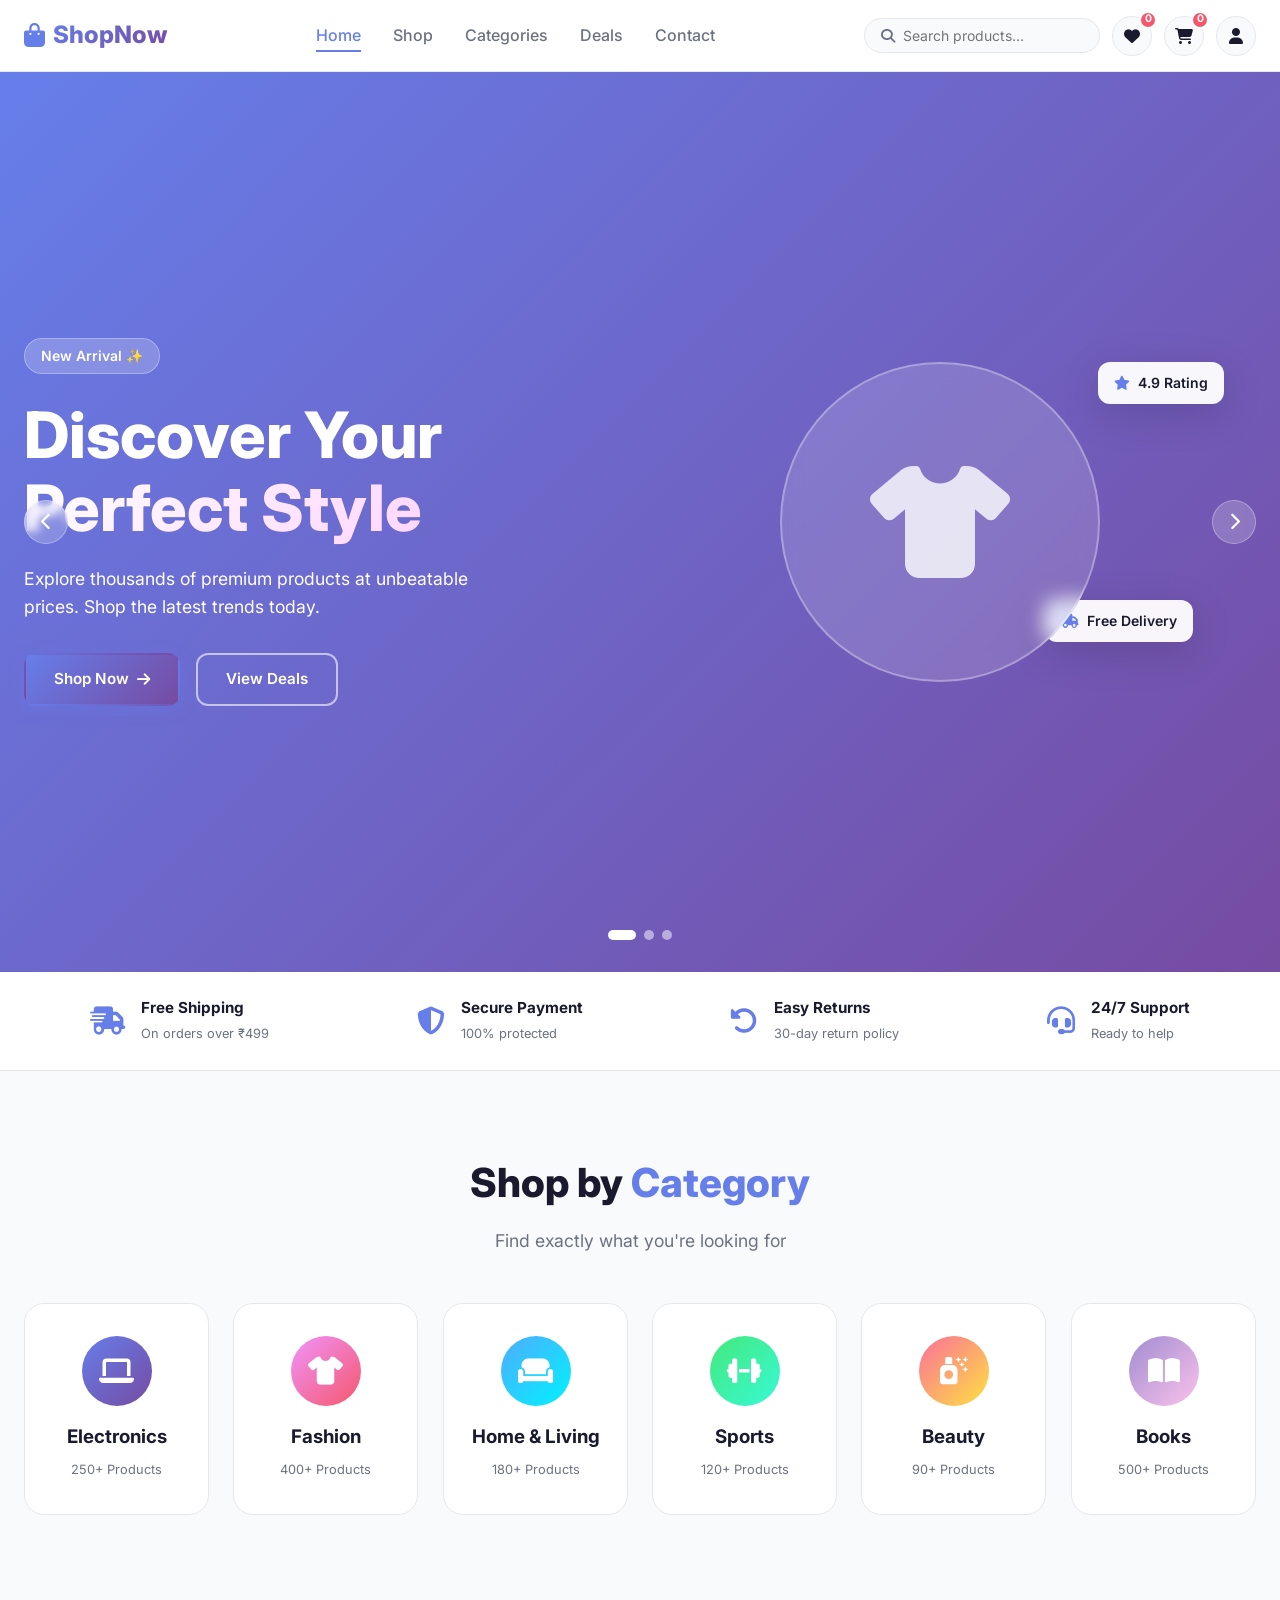
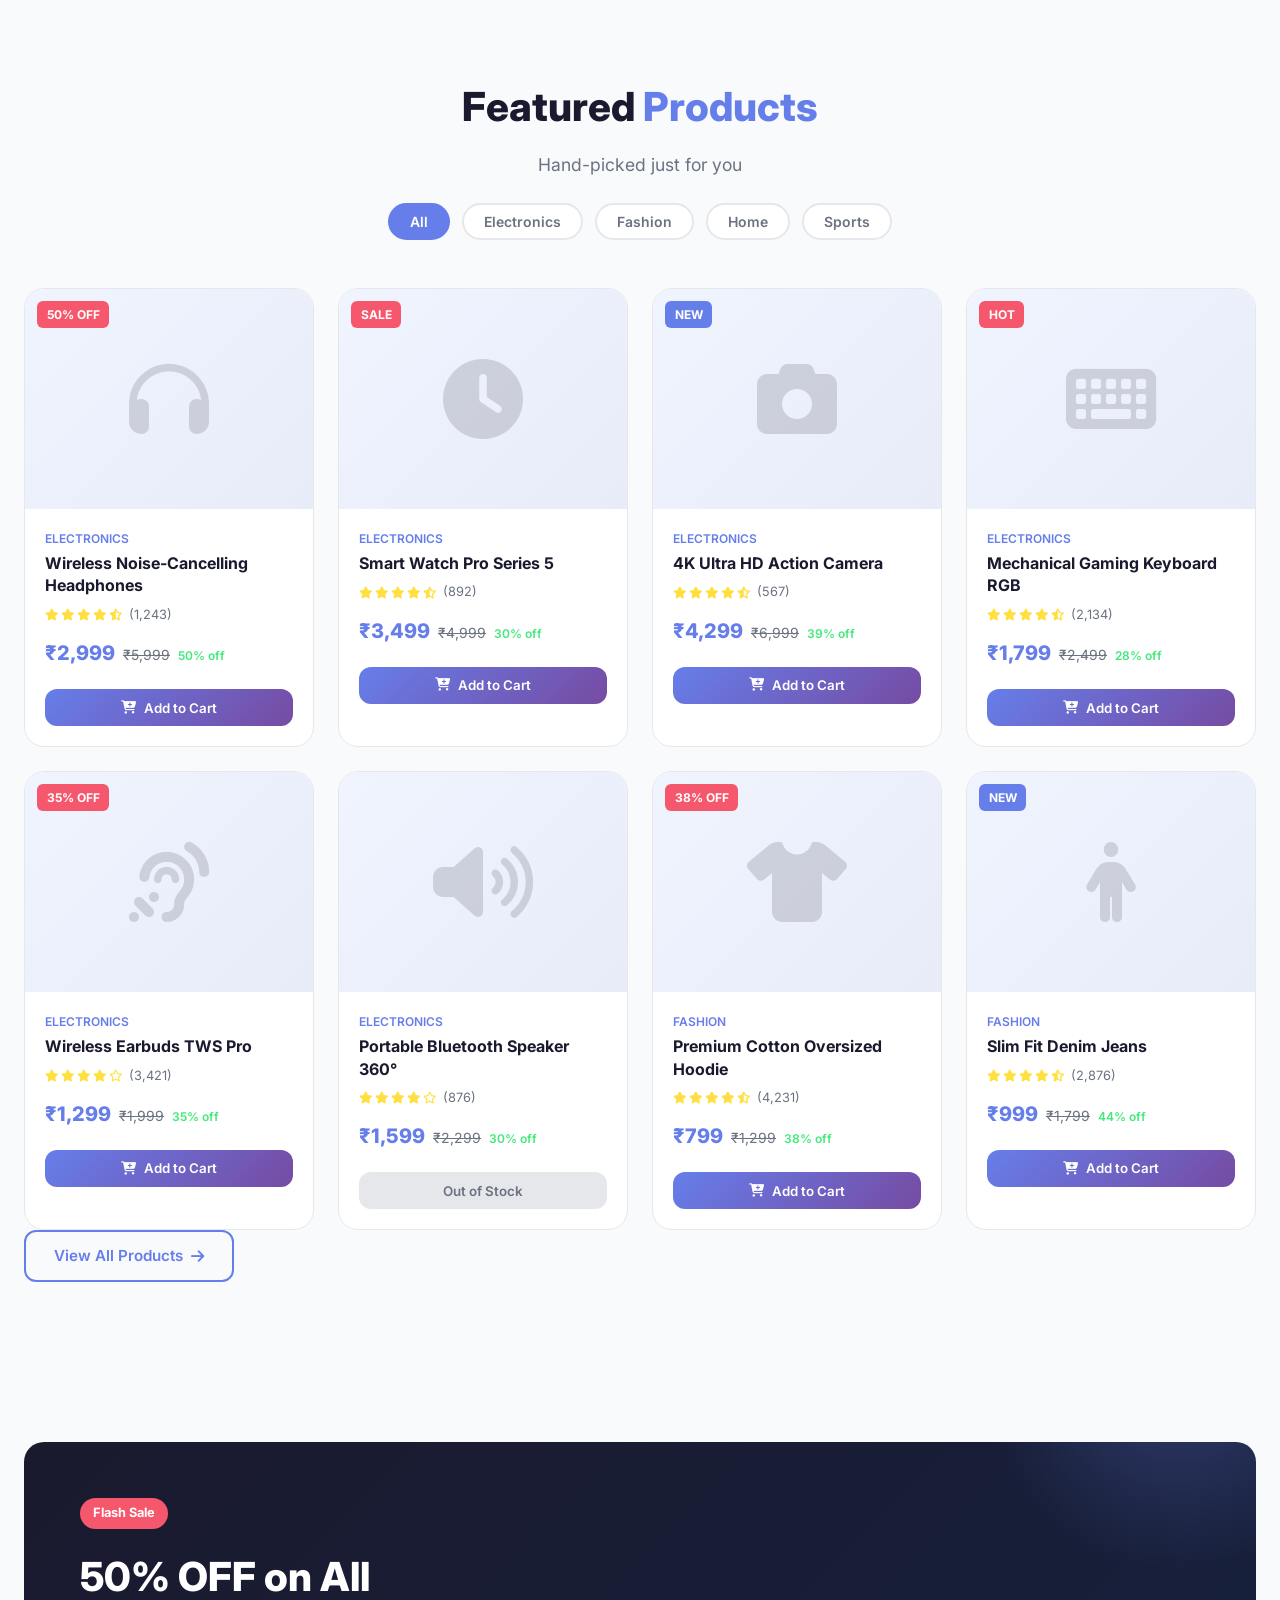
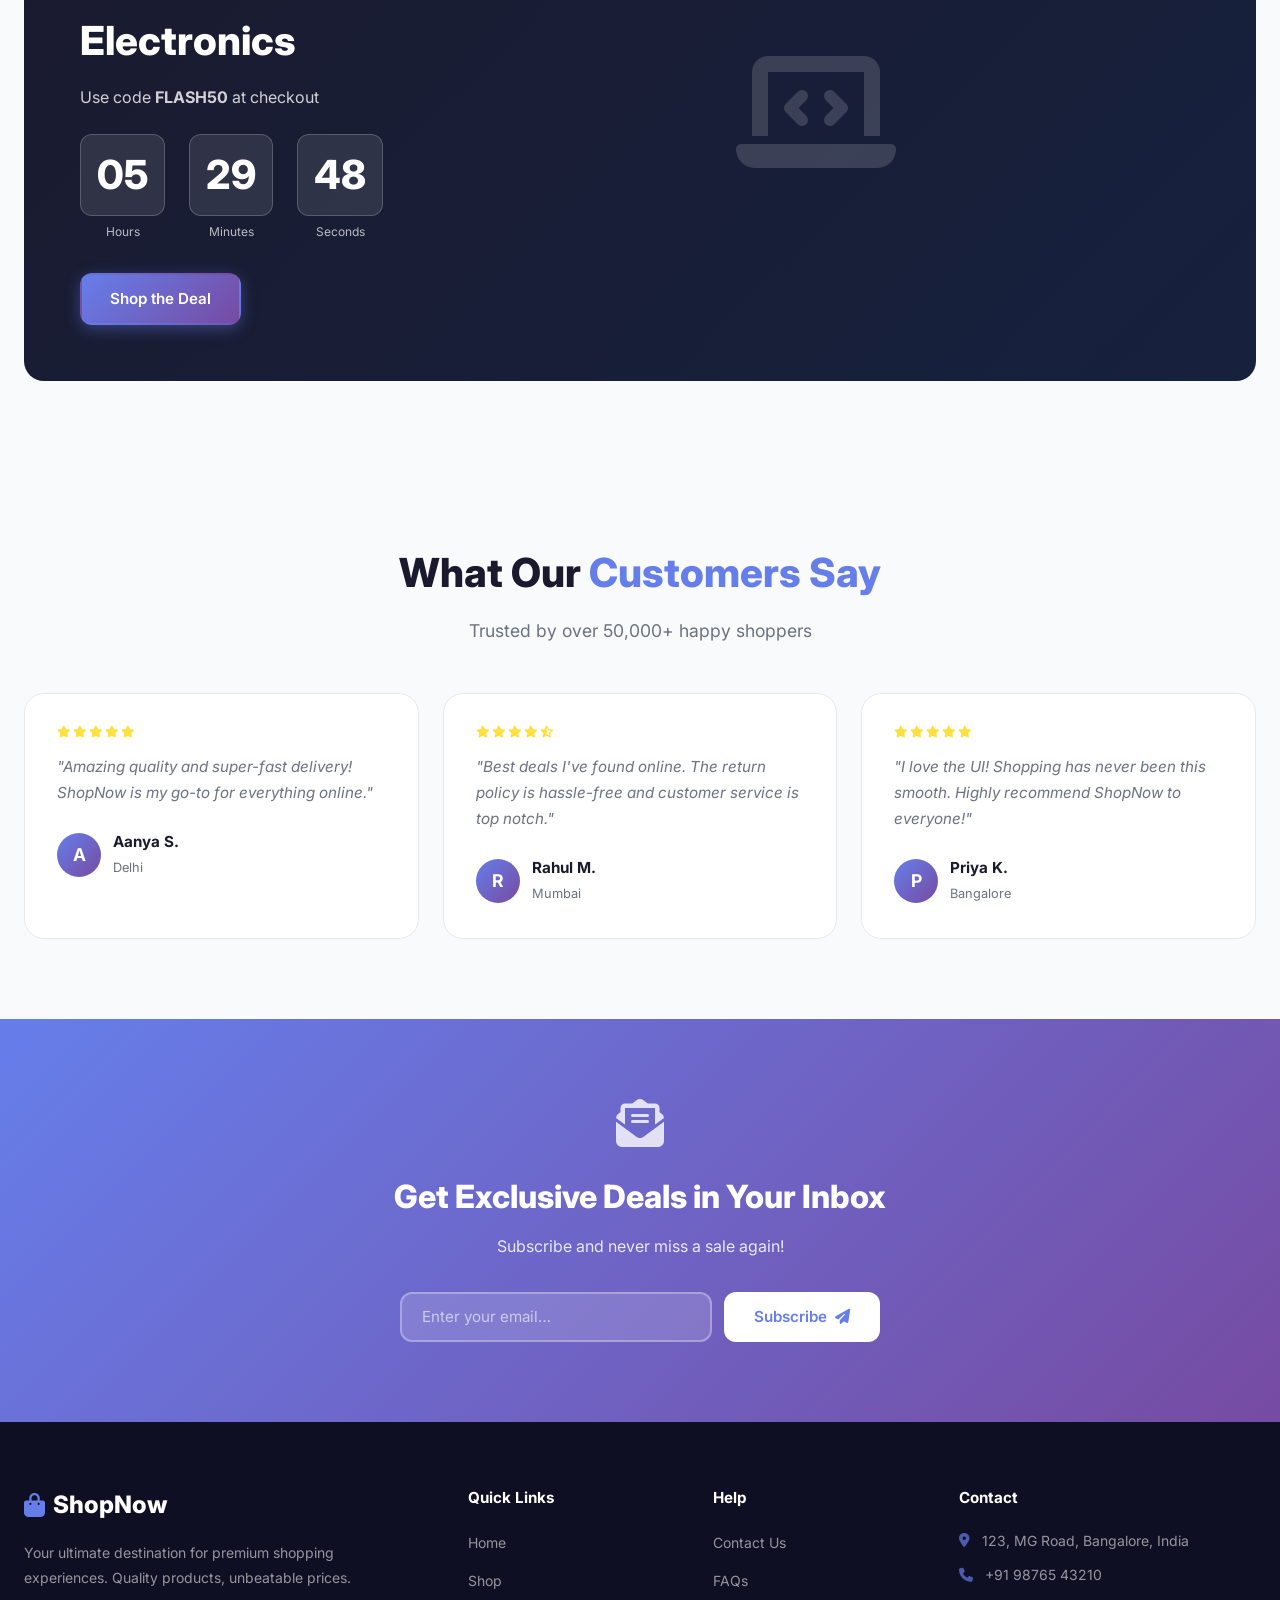
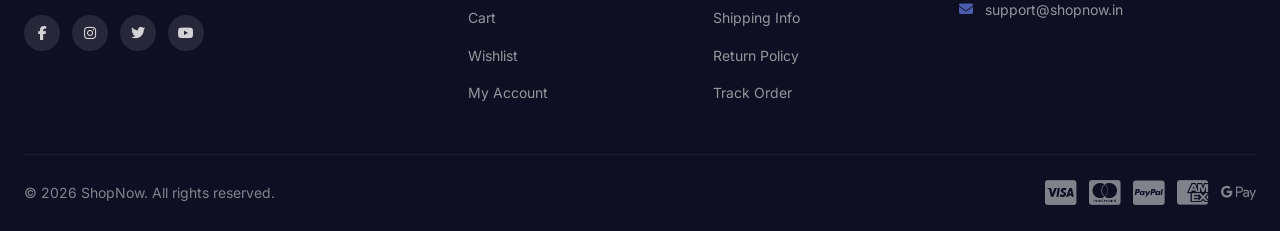
==== index.html @ 6c53501d "Add files via upload index" ====
<!DOCTYPE html>
<html lang="en">
<head>
  <meta charset="UTF-8" />
  <meta name="viewport" content="width=device-width, initial-scale=1.0" />
  <title>ShopNow – Modern Shopping</title>
  <link rel="stylesheet" href="css/style.css" />
  <link rel="stylesheet" href="css/animations.css" />
  <link rel="stylesheet" href="https://cdnjs.cloudflare.com/ajax/libs/font-awesome/6.5.0/css/all.min.css" />
  <link href="https://fonts.googleapis.com/css2?family=Inter:wght@300;400;500;600;700;800&display=swap" rel="stylesheet" />
</head>
<body>

  <!-- ===== NAVBAR ===== -->
  <header class="navbar" id="navbar">
    <div class="nav-container">
      <a href="index.html" class="logo">
        <i class="fas fa-shopping-bag"></i>
        <span>ShopNow</span>
      </a>

      <nav class="nav-links" id="navLinks">
        <a href="index.html" class="active">Home</a>
        <a href="shop.html">Shop</a>
        <a href="#categories">Categories</a>
        <a href="#deals">Deals</a>
        <a href="contact.html">Contact</a>
      </nav>

      <div class="nav-actions">
        <div class="search-bar">
          <i class="fas fa-search"></i>
          <input type="text" id="searchInput" placeholder="Search products…" />
        </div>
        <a href="wishlist.html" class="icon-btn" title="Wishlist">
          <i class="fas fa-heart"></i>
          <span class="badge" id="wishlistBadge">0</span>
        </a>
        <a href="cart.html" class="icon-btn" title="Cart">
          <i class="fas fa-shopping-cart"></i>
          <span class="badge" id="cartBadge">0</span>
        </a>
        <a href="account.html" class="icon-btn" title="Account">
          <i class="fas fa-user"></i>
        </a>
        <button class="hamburger" id="hamburger" aria-label="Menu">
          <span></span><span></span><span></span>
        </button>
      </div>
    </div>
  </header>

  <!-- ===== HERO ===== -->
  <section class="hero" id="home">
    <div class="hero-slides">
      <div class="slide active" style="background: linear-gradient(135deg, #667eea 0%, #764ba2 100%);">
        <div class="slide-content">
          <span class="badge-tag">New Arrival ✨</span>
          <h1>Discover Your <br/><span class="gradient-text">Perfect Style</span></h1>
          <p>Explore thousands of premium products at unbeatable prices. Shop the latest trends today.</p>
          <div class="hero-btns">
            <a href="shop.html" class="btn btn-primary">Shop Now <i class="fas fa-arrow-right"></i></a>
            <a href="#deals" class="btn btn-outline">View Deals</a>
          </div>
        </div>
        <div class="slide-visual">
          <div class="floating-card card-1">
            <i class="fas fa-star"></i> 4.9 Rating
          </div>
          <div class="floating-card card-2">
            <i class="fas fa-truck"></i> Free Delivery
          </div>
          <div class="hero-image-circle">
            <i class="fas fa-tshirt hero-icon"></i>
          </div>
        </div>
      </div>
      <div class="slide" style="background: linear-gradient(135deg, #f093fb 0%, #f5576c 100%);">
        <div class="slide-content">
          <span class="badge-tag">Hot Deals 🔥</span>
          <h1>Up to <span class="gradient-text">50% OFF</span><br/>Electronics</h1>
          <p>Grab the best deals on laptops, phones, and gadgets. Limited time offer!</p>
          <div class="hero-btns">
            <a href="shop.html?cat=electronics" class="btn btn-primary">Grab Deal <i class="fas fa-bolt"></i></a>
            <a href="#deals" class="btn btn-outline">See All Deals</a>
          </div>
        </div>
        <div class="slide-visual">
          <div class="floating-card card-1"><i class="fas fa-percentage"></i> 50% OFF</div>
          <div class="floating-card card-2"><i class="fas fa-clock"></i> Limited Time</div>
          <div class="hero-image-circle">
            <i class="fas fa-laptop hero-icon"></i>
          </div>
        </div>
      </div>
      <div class="slide" style="background: linear-gradient(135deg, #4facfe 0%, #00f2fe 100%);">
        <div class="slide-content">
          <span class="badge-tag">Trending Now 📈</span>
          <h1>Summer <span class="gradient-text">Collection</span><br/>2026</h1>
          <p>Fresh styles for every occasion. Be the trendsetter with our exclusive summer picks.</p>
          <div class="hero-btns">
            <a href="shop.html?cat=fashion" class="btn btn-primary">Explore <i class="fas fa-sun"></i></a>
            <a href="#categories" class="btn btn-outline">Categories</a>
          </div>
        </div>
        <div class="slide-visual">
          <div class="floating-card card-1"><i class="fas fa-heart"></i> 2K+ Wishlisted</div>
          <div class="floating-card card-2"><i class="fas fa-tag"></i> New Season</div>
          <div class="hero-image-circle">
            <i class="fas fa-sun hero-icon"></i>
          </div>
        </div>
      </div>
    </div>
    <div class="slide-dots">
      <button class="dot active" data-slide="0"></button>
      <button class="dot" data-slide="1"></button>
      <button class="dot" data-slide="2"></button>
    </div>
    <button class="slide-arrow prev" id="prevSlide"><i class="fas fa-chevron-left"></i></button>
    <button class="slide-arrow next" id="nextSlide"><i class="fas fa-chevron-right"></i></button>
  </section>

  <!-- ===== TRUST BADGES ===== -->
  <section class="trust-bar">
    <div class="container">
      <div class="trust-item">
        <i class="fas fa-truck-fast"></i>
        <div>
          <strong>Free Shipping</strong>
          <span>On orders over ₹499</span>
        </div>
      </div>
      <div class="trust-item">
        <i class="fas fa-shield-halved"></i>
        <div>
          <strong>Secure Payment</strong>
          <span>100% protected</span>
        </div>
      </div>
      <div class="trust-item">
        <i class="fas fa-rotate-left"></i>
        <div>
          <strong>Easy Returns</strong>
          <span>30-day return policy</span>
        </div>
      </div>
      <div class="trust-item">
        <i class="fas fa-headset"></i>
        <div>
          <strong>24/7 Support</strong>
          <span>Ready to help</span>
        </div>
      </div>
    </div>
  </section>

  <!-- ===== CATEGORIES ===== -->
  <section class="categories section" id="categories">
    <div class="container">
      <div class="section-header">
        <h2>Shop by <span class="highlight">Category</span></h2>
        <p>Find exactly what you're looking for</p>
      </div>
      <div class="categories-grid">
        <a href="shop.html?cat=electronics" class="cat-card" data-cat="electronics">
          <div class="cat-icon" style="background: linear-gradient(135deg,#667eea,#764ba2)">
            <i class="fas fa-laptop"></i>
          </div>
          <h3>Electronics</h3>
          <span>250+ Products</span>
        </a>
        <a href="shop.html?cat=fashion" class="cat-card" data-cat="fashion">
          <div class="cat-icon" style="background: linear-gradient(135deg,#f093fb,#f5576c)">
            <i class="fas fa-tshirt"></i>
          </div>
          <h3>Fashion</h3>
          <span>400+ Products</span>
        </a>
        <a href="shop.html?cat=home" class="cat-card" data-cat="home">
          <div class="cat-icon" style="background: linear-gradient(135deg,#4facfe,#00f2fe)">
            <i class="fas fa-couch"></i>
          </div>
          <h3>Home & Living</h3>
          <span>180+ Products</span>
        </a>
        <a href="shop.html?cat=sports" class="cat-card" data-cat="sports">
          <div class="cat-icon" style="background: linear-gradient(135deg,#43e97b,#38f9d7)">
            <i class="fas fa-dumbbell"></i>
          </div>
          <h3>Sports</h3>
          <span>120+ Products</span>
        </a>
        <a href="shop.html?cat=beauty" class="cat-card" data-cat="beauty">
          <div class="cat-icon" style="background: linear-gradient(135deg,#fa709a,#fee140)">
            <i class="fas fa-spray-can-sparkles"></i>
          </div>
          <h3>Beauty</h3>
          <span>90+ Products</span>
        </a>
        <a href="shop.html?cat=books" class="cat-card" data-cat="books">
          <div class="cat-icon" style="background: linear-gradient(135deg,#a18cd1,#fbc2eb)">
            <i class="fas fa-book-open"></i>
          </div>
          <h3>Books</h3>
          <span>500+ Products</span>
        </a>
      </div>
    </div>
  </section>

  <!-- ===== FEATURED PRODUCTS ===== -->
  <section class="products section" id="featured">
    <div class="container">
      <div class="section-header">
        <h2>Featured <span class="highlight">Products</span></h2>
        <p>Hand-picked just for you</p>
        <div class="filter-tabs">
          <button class="tab active" data-filter="all">All</button>
          <button class="tab" data-filter="electronics">Electronics</button>
          <button class="tab" data-filter="fashion">Fashion</button>
          <button class="tab" data-filter="home">Home</button>
          <button class="tab" data-filter="sports">Sports</button>
        </div>
      </div>
      <div class="products-grid" id="productsGrid"></div>
      <div class="load-more-wrap">
        <a href="shop.html" class="btn btn-outline">View All Products <i class="fas fa-arrow-right"></i></a>
      </div>
    </div>
  </section>

  <!-- ===== DEALS BANNER ===== -->
  <section class="deals-banner section" id="deals">
    <div class="container">
      <div class="deal-card big-deal">
        <div class="deal-content">
          <span class="deal-tag">Flash Sale</span>
          <h2>50% OFF on All <br/> Electronics</h2>
          <p>Use code <strong>FLASH50</strong> at checkout</p>
          <div class="countdown" id="countdown">
            <div class="time-block"><span id="hours">00</span><label>Hours</label></div>
            <div class="time-block"><span id="minutes">00</span><label>Minutes</label></div>
            <div class="time-block"><span id="seconds">00</span><label>Seconds</label></div>
          </div>
          <a href="shop.html?cat=electronics" class="btn btn-primary">Shop the Deal</a>
        </div>
        <div class="deal-image">
          <i class="fas fa-laptop-code deal-icon"></i>
        </div>
      </div>
    </div>
  </section>

  <!-- ===== TESTIMONIALS ===== -->
  <section class="testimonials section">
    <div class="container">
      <div class="section-header">
        <h2>What Our <span class="highlight">Customers Say</span></h2>
        <p>Trusted by over 50,000+ happy shoppers</p>
      </div>
      <div class="testimonials-grid">
        <div class="testimonial-card">
          <div class="stars"><i class="fas fa-star"></i><i class="fas fa-star"></i><i class="fas fa-star"></i><i class="fas fa-star"></i><i class="fas fa-star"></i></div>
          <p>"Amazing quality and super-fast delivery! ShopNow is my go-to for everything online."</p>
          <div class="reviewer"><div class="avatar">A</div><div><strong>Aanya S.</strong><span>Delhi</span></div></div>
        </div>
        <div class="testimonial-card">
          <div class="stars"><i class="fas fa-star"></i><i class="fas fa-star"></i><i class="fas fa-star"></i><i class="fas fa-star"></i><i class="fas fa-star-half-stroke"></i></div>
          <p>"Best deals I've found online. The return policy is hassle-free and customer service is top notch."</p>
          <div class="reviewer"><div class="avatar">R</div><div><strong>Rahul M.</strong><span>Mumbai</span></div></div>
        </div>
        <div class="testimonial-card">
          <div class="stars"><i class="fas fa-star"></i><i class="fas fa-star"></i><i class="fas fa-star"></i><i class="fas fa-star"></i><i class="fas fa-star"></i></div>
          <p>"I love the UI! Shopping has never been this smooth. Highly recommend ShopNow to everyone!"</p>
          <div class="reviewer"><div class="avatar">P</div><div><strong>Priya K.</strong><span>Bangalore</span></div></div>
        </div>
      </div>
    </div>
  </section>

  <!-- ===== NEWSLETTER ===== -->
  <section class="newsletter">
    <div class="container">
      <div class="newsletter-content">
        <i class="fas fa-envelope-open-text"></i>
        <h2>Get Exclusive Deals in Your Inbox</h2>
        <p>Subscribe and never miss a sale again!</p>
        <form class="newsletter-form" id="newsletterForm">
          <input type="email" placeholder="Enter your email…" required />
          <button type="submit" class="btn btn-primary">Subscribe <i class="fas fa-paper-plane"></i></button>
        </form>
      </div>
    </div>
  </section>

  <!-- ===== FOOTER ===== -->
  <footer class="footer">
    <div class="container">
      <div class="footer-grid">
        <div class="footer-brand">
          <a href="index.html" class="logo"><i class="fas fa-shopping-bag"></i> ShopNow</a>
          <p>Your ultimate destination for premium shopping experiences. Quality products, unbeatable prices.</p>
          <div class="social-links">
            <a href="#"><i class="fab fa-facebook-f"></i></a>
            <a href="#"><i class="fab fa-instagram"></i></a>
            <a href="#"><i class="fab fa-twitter"></i></a>
            <a href="#"><i class="fab fa-youtube"></i></a>
          </div>
        </div>
        <div class="footer-links">
          <h4>Quick Links</h4>
          <ul>
            <li><a href="index.html">Home</a></li>
            <li><a href="shop.html">Shop</a></li>
            <li><a href="cart.html">Cart</a></li>
            <li><a href="wishlist.html">Wishlist</a></li>
            <li><a href="account.html">My Account</a></li>
          </ul>
        </div>
        <div class="footer-links">
          <h4>Help</h4>
          <ul>
            <li><a href="contact.html">Contact Us</a></li>
            <li><a href="#">FAQs</a></li>
            <li><a href="#">Shipping Info</a></li>
            <li><a href="#">Return Policy</a></li>
            <li><a href="#">Track Order</a></li>
          </ul>
        </div>
        <div class="footer-links">
          <h4>Contact</h4>
          <ul class="contact-list">
            <li><i class="fas fa-map-marker-alt"></i> 123, MG Road, Bangalore, India</li>
            <li><i class="fas fa-phone"></i> +91 98765 43210</li>
            <li><i class="fas fa-envelope"></i> support@shopnow.in</li>
          </ul>
        </div>
      </div>
      <div class="footer-bottom">
        <p>© 2026 ShopNow. All rights reserved.</p>
        <div class="payment-icons">
          <i class="fab fa-cc-visa"></i>
          <i class="fab fa-cc-mastercard"></i>
          <i class="fab fa-cc-paypal"></i>
          <i class="fab fa-cc-amex"></i>
          <i class="fab fa-google-pay"></i>
        </div>
      </div>
    </div>
  </footer>

  <!-- ===== TOAST ===== -->
  <div class="toast" id="toast"><i class="fas fa-check-circle"></i> <span id="toastMsg"></span></div>

  <!-- ===== BACK TO TOP ===== -->
  <button class="back-to-top" id="backToTop" title="Back to top"><i class="fas fa-arrow-up"></i></button>

  <script src="js/data.js"></script>
  <script src="js/utils.js"></script>
  <script src="js/main.js"></script>
</body>
</html>
---- css/style.css ----
/* ============================
   SHOPNOW – MAIN STYLESHEET
   ============================ */

/* ── RESET & BASE ── */
*, *::before, *::after { box-sizing: border-box; margin: 0; padding: 0; }
:root {
  --primary: #667eea;
  --primary-dark: #5a6fd6;
  --secondary: #764ba2;
  --accent: #f5576c;
  --success: #43e97b;
  --warning: #fee140;
  --text: #1a1a2e;
  --text-light: #6b7280;
  --bg: #f8fafc;
  --white: #ffffff;
  --border: #e5e7eb;
  --shadow: 0 4px 20px rgba(0,0,0,.08);
  --shadow-lg: 0 10px 40px rgba(0,0,0,.15);
  --radius: 12px;
  --radius-lg: 20px;
  --transition: all .3s ease;
  --nav-h: 72px;
  --font: 'Inter', sans-serif;
}
html { scroll-behavior: smooth; }
body { font-family: var(--font); color: var(--text); background: var(--bg); line-height: 1.6; overflow-x: hidden; }
a { text-decoration: none; color: inherit; }
ul { list-style: none; }
img { max-width: 100%; display: block; }
input, select, textarea, button { font-family: inherit; outline: none; border: none; }
button { cursor: pointer; }

/* ── UTILITY ── */
.container { max-width: 1280px; margin: 0 auto; padding: 0 1.5rem; }
.section { padding: 5rem 0; }
.hidden { display: none !important; }
.text-green { color: var(--success); }
.full-width { width: 100%; }
.link { color: var(--primary); text-decoration: underline; }

/* ── BUTTONS ── */
.btn {
  display: inline-flex; align-items: center; gap: .5rem;
  padding: .75rem 1.75rem; border-radius: var(--radius); font-weight: 600; font-size: .95rem;
  cursor: pointer; transition: var(--transition); border: 2px solid transparent;
}
.btn-primary {
  background: linear-gradient(135deg, var(--primary), var(--secondary));
  color: #fff; border-color: transparent;
  box-shadow: 0 4px 15px rgba(102,126,234,.4);
}
.btn-primary:hover { transform: translateY(-2px); box-shadow: 0 8px 25px rgba(102,126,234,.5); }
.btn-outline {
  background: transparent; color: var(--primary);
  border-color: var(--primary);
}
.btn-outline:hover { background: var(--primary); color: #fff; }
.btn-text { background: none; color: var(--primary); font-size: .875rem; font-weight: 500; padding: 0; }

/* ── SECTION HEADER ── */
.section-header { text-align: center; margin-bottom: 3rem; }
.section-header h2 { font-size: clamp(1.75rem, 4vw, 2.5rem); font-weight: 800; margin-bottom: .75rem; }
.section-header p { color: var(--text-light); font-size: 1.1rem; max-width: 500px; margin: 0 auto 1.5rem; }
.highlight { color: var(--primary); }
.gradient-text {
  background: linear-gradient(135deg, #fff 0%, #ffd6ff 100%);
  -webkit-background-clip: text; -webkit-text-fill-color: transparent; background-clip: text;
}

/* ============================
   NAVBAR
   ============================ */
.navbar {
  position: fixed; top: 0; left: 0; right: 0; z-index: 1000;
  background: rgba(255,255,255,.95); backdrop-filter: blur(12px);
  border-bottom: 1px solid var(--border);
  transition: var(--transition);
  height: var(--nav-h);
}
.navbar.scrolled { box-shadow: var(--shadow); }
.nav-container {
  display: flex; align-items: center; justify-content: space-between;
  height: 100%; max-width: 1280px; margin: 0 auto; padding: 0 1.5rem;
}
.logo { display: flex; align-items: center; gap: .5rem; font-size: 1.5rem; font-weight: 800; }
.logo i { color: var(--primary); }
.logo span { background: linear-gradient(135deg, var(--primary), var(--secondary)); -webkit-background-clip: text; -webkit-text-fill-color: transparent; background-clip: text; }

.nav-links { display: flex; gap: 2rem; }
.nav-links a { font-weight: 500; color: var(--text-light); transition: var(--transition); position: relative; }
.nav-links a::after {
  content: ''; position: absolute; bottom: -4px; left: 0;
  width: 0; height: 2px; background: var(--primary); transition: var(--transition);
}
.nav-links a:hover::after, .nav-links a.active::after { width: 100%; }
.nav-links a:hover, .nav-links a.active { color: var(--primary); }

.nav-actions { display: flex; align-items: center; gap: .75rem; }
.search-bar {
  display: flex; align-items: center; gap: .5rem;
  background: var(--bg); border: 1px solid var(--border);
  border-radius: 30px; padding: .5rem 1rem;
  transition: var(--transition);
}
.search-bar:focus-within { border-color: var(--primary); box-shadow: 0 0 0 3px rgba(102,126,234,.15); }
.search-bar i { color: var(--text-light); font-size: .875rem; }
.search-bar input { background: none; width: 180px; font-size: .875rem; }

.icon-btn {
  position: relative; width: 40px; height: 40px; border-radius: 50%;
  display: flex; align-items: center; justify-content: center;
  background: var(--bg); border: 1px solid var(--border);
  color: var(--text); transition: var(--transition); font-size: 1rem;
}
.icon-btn:hover { background: var(--primary); color: #fff; border-color: var(--primary); }
.badge {
  position: absolute; top: -6px; right: -6px;
  background: var(--accent); color: #fff; font-size: .65rem; font-weight: 700;
  width: 18px; height: 18px; border-radius: 50%; display: flex; align-items: center; justify-content: center;
  border: 2px solid #fff;
}

.hamburger { display: none; flex-direction: column; gap: 5px; background: none; padding: .5rem; }
.hamburger span { display: block; width: 22px; height: 2px; background: var(--text); transition: var(--transition); border-radius: 2px; }
.hamburger.open span:nth-child(1) { transform: translateY(7px) rotate(45deg); }
.hamburger.open span:nth-child(2) { opacity: 0; }
.hamburger.open span:nth-child(3) { transform: translateY(-7px) rotate(-45deg); }

/* ============================
   HERO SLIDER
   ============================ */
.hero {
  position: relative; height: 100vh; min-height: 600px;
  overflow: hidden; margin-top: var(--nav-h);
}
.hero-slides { height: 100%; }
.slide {
  position: absolute; inset: 0; display: flex; align-items: center;
  padding: 0 1.5rem; opacity: 0; transition: opacity .7s ease; pointer-events: none;
}
.slide.active { opacity: 1; pointer-events: auto; }
.slide-content { flex: 1; max-width: 600px; color: #fff; z-index: 1; }
.badge-tag {
  display: inline-block; background: rgba(255,255,255,.2); color: #fff;
  padding: .35rem 1rem; border-radius: 30px; font-size: .875rem; font-weight: 600;
  margin-bottom: 1.5rem; backdrop-filter: blur(10px); border: 1px solid rgba(255,255,255,.3);
}
.slide-content h1 { font-size: clamp(2.5rem, 6vw, 4rem); font-weight: 800; line-height: 1.15; margin-bottom: 1.25rem; }
.slide-content p { font-size: 1.1rem; opacity: .85; margin-bottom: 2rem; max-width: 480px; }
.hero-btns { display: flex; gap: 1rem; flex-wrap: wrap; }
.hero-btns .btn-outline { border-color: rgba(255,255,255,.6); color: #fff; }
.hero-btns .btn-outline:hover { background: rgba(255,255,255,.2); border-color: #fff; }

.slide-visual {
  flex: 1; display: flex; align-items: center; justify-content: center;
  position: relative; height: 400px;
}
.hero-image-circle {
  width: 320px; height: 320px; border-radius: 50%;
  background: rgba(255,255,255,.15); border: 2px solid rgba(255,255,255,.3);
  display: flex; align-items: center; justify-content: center;
  backdrop-filter: blur(10px);
}
.hero-icon { font-size: 7rem; color: rgba(255,255,255,.8); }
.floating-card {
  position: absolute; background: rgba(255,255,255,.95);
  border-radius: var(--radius); padding: .6rem 1rem; font-size: .875rem;
  font-weight: 600; color: var(--text); box-shadow: var(--shadow-lg);
  display: flex; align-items: center; gap: .5rem;
  animation: floatCard 3s ease-in-out infinite;
}
.floating-card i { color: var(--primary); }
.card-1 { top: 10%; right: 5%; animation-delay: 0s; }
.card-2 { bottom: 20%; right: 10%; animation-delay: 1.5s; }

.slide-dots {
  position: absolute; bottom: 2rem; left: 50%; transform: translateX(-50%);
  display: flex; gap: .5rem; z-index: 10;
}
.dot {
  width: 10px; height: 10px; border-radius: 50%; background: rgba(255,255,255,.5);
  border: none; cursor: pointer; transition: var(--transition);
}
.dot.active { background: #fff; width: 28px; border-radius: 5px; }
.slide-arrow {
  position: absolute; top: 50%; transform: translateY(-50%); z-index: 10;
  width: 44px; height: 44px; border-radius: 50%; background: rgba(255,255,255,.2);
  border: 1px solid rgba(255,255,255,.3); color: #fff; font-size: 1.1rem;
  display: flex; align-items: center; justify-content: center;
  cursor: pointer; backdrop-filter: blur(5px); transition: var(--transition);
}
.slide-arrow:hover { background: rgba(255,255,255,.4); }
.slide-arrow.prev { left: 1.5rem; }
.slide-arrow.next { right: 1.5rem; }

/* ============================
   TRUST BAR
   ============================ */
.trust-bar { background: var(--white); border-bottom: 1px solid var(--border); padding: 1.5rem 0; }
.trust-bar .container { display: flex; justify-content: space-around; flex-wrap: wrap; gap: 1rem; }
.trust-item { display: flex; align-items: center; gap: 1rem; }
.trust-item > i { font-size: 1.75rem; color: var(--primary); }
.trust-item strong { display: block; font-weight: 700; font-size: .95rem; }
.trust-item span { font-size: .8rem; color: var(--text-light); }

/* ============================
   CATEGORIES
   ============================ */
.categories-grid {
  display: grid; grid-template-columns: repeat(auto-fit, minmax(160px, 1fr)); gap: 1.5rem;
}
.cat-card {
  background: var(--white); border-radius: var(--radius-lg); padding: 2rem 1.5rem;
  text-align: center; border: 1px solid var(--border);
  transition: var(--transition); display: block;
}
.cat-card:hover { transform: translateY(-8px); box-shadow: var(--shadow-lg); border-color: var(--primary); }
.cat-icon {
  width: 70px; height: 70px; border-radius: 50%; display: flex; align-items: center;
  justify-content: center; margin: 0 auto 1rem; font-size: 1.75rem; color: #fff;
}
.cat-card h3 { font-weight: 700; margin-bottom: .25rem; }
.cat-card span { color: var(--text-light); font-size: .8rem; }

/* ============================
   PRODUCT CARDS
   ============================ */
.products-grid {
  display: grid; grid-template-columns: repeat(auto-fill, minmax(240px, 1fr)); gap: 1.5rem;
}
.product-card {
  background: var(--white); border-radius: var(--radius-lg); overflow: hidden;
  border: 1px solid var(--border); transition: var(--transition); position: relative;
}
.product-card:hover { transform: translateY(-6px); box-shadow: var(--shadow-lg); border-color: var(--primary); }
.product-image {
  position: relative; height: 220px; background: linear-gradient(135deg, #f0f4ff, #e8ecf8);
  display: flex; align-items: center; justify-content: center; overflow: hidden;
}
.product-image .prod-icon { font-size: 5rem; opacity: .15; transition: var(--transition); }
.product-card:hover .prod-icon { transform: scale(1.1); opacity: .25; }
.product-badge {
  position: absolute; top: .75rem; left: .75rem;
  background: var(--accent); color: #fff; padding: .25rem .6rem;
  border-radius: 6px; font-size: .75rem; font-weight: 700;
}
.product-badge.new-badge { background: var(--primary); }
.product-actions {
  position: absolute; top: .75rem; right: .75rem;
  display: flex; flex-direction: column; gap: .5rem;
  opacity: 0; transform: translateX(10px); transition: var(--transition);
}
.product-card:hover .product-actions { opacity: 1; transform: translateX(0); }
.action-btn {
  width: 36px; height: 36px; border-radius: 50%; background: var(--white);
  border: 1px solid var(--border); display: flex; align-items: center; justify-content: center;
  font-size: .875rem; color: var(--text-light); transition: var(--transition);
}
.action-btn:hover { background: var(--primary); color: #fff; border-color: var(--primary); }
.action-btn.wishlisted { background: #fee; color: var(--accent); border-color: var(--accent); }

.product-info { padding: 1.25rem; }
.product-cat { font-size: .75rem; color: var(--primary); font-weight: 600; text-transform: uppercase; margin-bottom: .25rem; }
.product-name { font-weight: 700; font-size: 1rem; margin-bottom: .5rem; line-height: 1.4; }
.product-name a:hover { color: var(--primary); }
.product-rating { display: flex; align-items: center; gap: .35rem; margin-bottom: .75rem; }
.stars { display: flex; gap: 2px; }
.stars i { font-size: .75rem; color: var(--warning); }
.rating-count { font-size: .8rem; color: var(--text-light); }
.product-price { display: flex; align-items: baseline; gap: .5rem; }
.price-current { font-size: 1.25rem; font-weight: 800; color: var(--primary); }
.price-original { font-size: .875rem; color: var(--text-light); text-decoration: line-through; }
.price-off { font-size: .75rem; color: var(--success); font-weight: 600; }
.product-footer { padding: 0 1.25rem 1.25rem; }
.add-to-cart-btn {
  width: 100%; background: linear-gradient(135deg, var(--primary), var(--secondary));
  color: #fff; padding: .65rem; border-radius: var(--radius); font-weight: 600;
  transition: var(--transition); display: flex; align-items: center; justify-content: center; gap: .5rem;
}
.add-to-cart-btn:hover { transform: translateY(-2px); box-shadow: 0 4px 15px rgba(102,126,234,.4); }
.out-of-stock-btn {
  width: 100%; background: var(--border); color: var(--text-light);
  padding: .65rem; border-radius: var(--radius); font-weight: 600; cursor: not-allowed;
}

/* Filter Tabs */
.filter-tabs { display: flex; gap: .75rem; flex-wrap: wrap; justify-content: center; margin-top: 1.5rem; }
.tab {
  padding: .5rem 1.25rem; border-radius: 30px; font-size: .875rem; font-weight: 600;
  border: 2px solid var(--border); background: var(--white); color: var(--text-light);
  cursor: pointer; transition: var(--transition);
}
.tab.active, .tab:hover { background: var(--primary); color: #fff; border-color: var(--primary); }

/* ============================
   DEALS BANNER
   ============================ */
.deal-card {
  background: linear-gradient(135deg, #1a1a2e, #16213e);
  border-radius: var(--radius-lg); padding: 3.5rem; color: #fff;
  display: flex; align-items: center; gap: 3rem;
  position: relative; overflow: hidden;
}
.deal-card::before {
  content: ''; position: absolute; top: -50%; right: -10%;
  width: 400px; height: 400px; border-radius: 50%;
  background: radial-gradient(circle, rgba(102,126,234,.3) 0%, transparent 70%);
}
.deal-tag { display: inline-block; background: var(--accent); color: #fff; padding: .3rem .8rem; border-radius: 20px; font-size: .8rem; font-weight: 700; margin-bottom: 1rem; }
.deal-content h2 { font-size: 2.5rem; font-weight: 800; margin-bottom: .75rem; }
.deal-content p { opacity: .8; margin-bottom: 1.5rem; }
.countdown { display: flex; gap: 1.5rem; margin-bottom: 2rem; }
.time-block { text-align: center; }
.time-block span {
  display: block; font-size: 2.5rem; font-weight: 800;
  background: rgba(255,255,255,.1); border-radius: var(--radius); padding: .5rem 1rem;
  min-width: 80px; border: 1px solid rgba(255,255,255,.2);
}
.time-block label { font-size: .75rem; opacity: .7; margin-top: .35rem; display: block; }
.deal-image { flex: 1; display: flex; align-items: center; justify-content: center; }
.deal-icon { font-size: 8rem; opacity: .15; }

/* ============================
   TESTIMONIALS
   ============================ */
.testimonials-grid { display: grid; grid-template-columns: repeat(auto-fit, minmax(280px, 1fr)); gap: 1.5rem; }
.testimonial-card {
  background: var(--white); border-radius: var(--radius-lg); padding: 2rem;
  border: 1px solid var(--border); transition: var(--transition);
}
.testimonial-card:hover { box-shadow: var(--shadow-lg); border-color: var(--primary); }
.testimonial-card .stars { margin-bottom: 1rem; }
.testimonial-card p { color: var(--text-light); font-size: .95rem; line-height: 1.7; margin-bottom: 1.5rem; font-style: italic; }
.reviewer { display: flex; align-items: center; gap: .75rem; }
.avatar {
  width: 44px; height: 44px; border-radius: 50%;
  background: linear-gradient(135deg, var(--primary), var(--secondary));
  color: #fff; display: flex; align-items: center; justify-content: center;
  font-weight: 700; font-size: 1.1rem;
}
.reviewer strong { display: block; font-size: .95rem; }
.reviewer span { font-size: .8rem; color: var(--text-light); }

/* ============================
   NEWSLETTER
   ============================ */
.newsletter {
  background: linear-gradient(135deg, var(--primary), var(--secondary));
  padding: 5rem 0; text-align: center; color: #fff;
}
.newsletter-content > i { font-size: 3rem; margin-bottom: 1.5rem; opacity: .8; display: block; }
.newsletter h2 { font-size: 2rem; font-weight: 800; margin-bottom: .75rem; }
.newsletter p { opacity: .85; margin-bottom: 2rem; }
.newsletter-form {
  display: flex; gap: .75rem; max-width: 480px; margin: 0 auto;
}
.newsletter-form input {
  flex: 1; padding: .85rem 1.25rem; border-radius: var(--radius);
  border: 2px solid rgba(255,255,255,.3); background: rgba(255,255,255,.15);
  color: #fff; font-size: .95rem;
}
.newsletter-form input::placeholder { color: rgba(255,255,255,.6); }
.newsletter-form input:focus { border-color: #fff; }
.newsletter-form .btn-primary {
  background: #fff; color: var(--primary);
  box-shadow: none; white-space: nowrap;
}
.newsletter-form .btn-primary:hover { background: rgba(255,255,255,.9); }

/* ============================
   FOOTER
   ============================ */
.footer { background: #0f0f23; color: rgba(255,255,255,.8); padding: 4rem 0 0; }
.footer-grid { display: grid; grid-template-columns: 2fr 1fr 1fr 1.5fr; gap: 3rem; padding-bottom: 3rem; }
.footer-brand .logo { color: #fff; margin-bottom: 1rem; }
.footer-brand p { font-size: .875rem; line-height: 1.8; opacity: .7; margin-bottom: 1.5rem; }
.social-links { display: flex; gap: .75rem; }
.social-links a {
  width: 36px; height: 36px; border-radius: 50%; background: rgba(255,255,255,.1);
  display: flex; align-items: center; justify-content: center; font-size: .875rem;
  transition: var(--transition);
}
.social-links a:hover { background: var(--primary); transform: translateY(-3px); }
.footer-links h4 { color: #fff; margin-bottom: 1.25rem; font-size: .95rem; }
.footer-links ul { display: flex; flex-direction: column; gap: .75rem; }
.footer-links a { font-size: .875rem; opacity: .7; transition: var(--transition); }
.footer-links a:hover { opacity: 1; color: var(--primary); }
.contact-list li { display: flex; align-items: flex-start; gap: .75rem; font-size: .875rem; opacity: .7; }
.contact-list i { color: var(--primary); margin-top: .2rem; flex-shrink: 0; }
.footer-bottom {
  border-top: 1px solid rgba(255,255,255,.1); padding: 1.5rem 0;
  display: flex; justify-content: space-between; align-items: center;
  font-size: .875rem; opacity: .6;
}
.payment-icons { display: flex; gap: .75rem; font-size: 1.75rem; }

/* ============================
   PAGE HERO (Inner Pages)
   ============================ */
.page-hero {
  margin-top: var(--nav-h); padding: 4rem 1.5rem; text-align: center;
  background: linear-gradient(135deg, #667eea 0%, #764ba2 100%); color: #fff;
}
.page-hero h1 { font-size: clamp(2rem, 5vw, 3rem); font-weight: 800; margin-bottom: .5rem; }
.page-hero p { opacity: .85; font-size: 1.1rem; margin-bottom: 1rem; }
.breadcrumb { display: flex; align-items: center; justify-content: center; gap: .5rem; font-size: .875rem; opacity: .8; }
.breadcrumb a:hover { opacity: 1; text-decoration: underline; }
.breadcrumb i { font-size: .7rem; }

/* ============================
   SHOP PAGE
   ============================ */
.shop-layout { display: grid; grid-template-columns: 260px 1fr; gap: 2rem; padding-top: 3rem; padding-bottom: 3rem; align-items: start; }
.shop-sidebar {
  background: var(--white); border-radius: var(--radius-lg); padding: 1.5rem;
  border: 1px solid var(--border); position: sticky; top: calc(var(--nav-h) + 1rem);
}
.sidebar-header { display: flex; justify-content: space-between; align-items: center; margin-bottom: 1.5rem; padding-bottom: 1rem; border-bottom: 1px solid var(--border); }
.sidebar-header h3 { font-weight: 700; font-size: 1.1rem; }
.filter-group { margin-bottom: 1.5rem; padding-bottom: 1.5rem; border-bottom: 1px solid var(--border); }
.filter-group:last-child { border-bottom: none; margin-bottom: 0; padding-bottom: 0; }
.filter-group h4 { font-weight: 600; margin-bottom: .75rem; font-size: .925rem; }
.filter-check { display: flex; align-items: center; gap: .5rem; cursor: pointer; font-size: .875rem; color: var(--text-light); padding: .25rem 0; transition: var(--transition); }
.filter-check:hover { color: var(--primary); }
.filter-check input { accent-color: var(--primary); width: 15px; height: 15px; }
.price-range { display: flex; flex-direction: column; gap: .75rem; }
.price-range input[type="range"] { width: 100%; accent-color: var(--primary); }
.price-labels { display: flex; justify-content: space-between; font-size: .8rem; color: var(--text-light); }

.shop-toolbar {
  display: flex; justify-content: space-between; align-items: center;
  background: var(--white); border-radius: var(--radius); padding: 1rem 1.25rem;
  border: 1px solid var(--border); margin-bottom: 1.5rem; flex-wrap: wrap; gap: .75rem;
}
.results-info { font-size: .875rem; color: var(--text-light); }
.results-info strong { color: var(--text); }
.toolbar-right { display: flex; align-items: center; gap: .75rem; }
.toolbar-right select {
  padding: .5rem .75rem; border: 1px solid var(--border); border-radius: var(--radius);
  font-size: .875rem; background: var(--bg); color: var(--text);
}
.view-btn {
  width: 36px; height: 36px; border-radius: var(--radius); background: var(--bg);
  border: 1px solid var(--border); color: var(--text-light); display: flex;
  align-items: center; justify-content: center; transition: var(--transition);
}
.view-btn.active, .view-btn:hover { background: var(--primary); color: #fff; border-color: var(--primary); }
.filter-toggle-btn {
  display: none; padding: .45rem .85rem; border-radius: var(--radius);
  background: var(--primary); color: #fff; font-size: .875rem; font-weight: 600;
  border: none; align-items: center; gap: .35rem;
}

/* PAGINATION */
.pagination { display: flex; justify-content: center; gap: .5rem; margin-top: 2.5rem; flex-wrap: wrap; }
.page-btn {
  width: 38px; height: 38px; border-radius: var(--radius); border: 1px solid var(--border);
  background: var(--white); color: var(--text-light); font-size: .875rem; font-weight: 600;
  cursor: pointer; transition: var(--transition);
}
.page-btn.active, .page-btn:hover { background: var(--primary); color: #fff; border-color: var(--primary); }

/* LIST VIEW */
.products-grid.list-view { grid-template-columns: 1fr; }
.products-grid.list-view .product-card { display: flex; flex-direction: row; max-height: 170px; }
.products-grid.list-view .product-image { width: 170px; flex-shrink: 0; height: auto; }
.products-grid.list-view .product-info { flex: 1; }
.products-grid.list-view .product-footer { display: flex; align-items: flex-end; padding-bottom: 1.25rem; }
.products-grid.list-view .add-to-cart-btn { width: auto; padding: .55rem 1.25rem; }

/* ============================
   CART PAGE
   ============================ */
.cart-layout {
  display: grid; grid-template-columns: 1fr 360px; gap: 2rem;
  padding-top: 3rem; padding-bottom: 3rem; align-items: start;
}
.cart-item {
  background: var(--white); border-radius: var(--radius-lg); padding: 1.25rem;
  border: 1px solid var(--border); display: flex; gap: 1.25rem; margin-bottom: 1rem;
  transition: var(--transition);
}
.cart-item:hover { box-shadow: var(--shadow); }
.cart-item-img {
  width: 90px; height: 90px; border-radius: var(--radius);
  background: linear-gradient(135deg, #f0f4ff, #e8ecf8);
  display: flex; align-items: center; justify-content: center;
  flex-shrink: 0; font-size: 2.5rem; color: var(--primary); opacity: .4;
}
.cart-item-details { flex: 1; }
.cart-item-name { font-weight: 700; margin-bottom: .25rem; }
.cart-item-cat { font-size: .8rem; color: var(--primary); margin-bottom: .5rem; }
.cart-item-price { font-size: 1.1rem; font-weight: 800; color: var(--primary); }
.cart-item-actions { display: flex; align-items: center; gap: 1rem; margin-top: .75rem; }
.qty-control {
  display: flex; align-items: center; gap: .5rem;
  border: 1px solid var(--border); border-radius: var(--radius); overflow: hidden;
}
.qty-btn {
  width: 32px; height: 32px; background: var(--bg); border: none;
  font-size: 1rem; font-weight: 600; transition: var(--transition);
}
.qty-btn:hover { background: var(--primary); color: #fff; }
.qty-num { width: 36px; text-align: center; font-weight: 600; font-size: .95rem; }
.remove-btn { color: var(--accent); font-size: .8rem; font-weight: 600; cursor: pointer; background: none; }
.remove-btn:hover { text-decoration: underline; }

.summary-card {
  background: var(--white); border-radius: var(--radius-lg); padding: 1.75rem;
  border: 1px solid var(--border); position: sticky; top: calc(var(--nav-h) + 1rem);
}
.summary-card h3 { font-weight: 700; margin-bottom: 1.5rem; font-size: 1.1rem; }
.summary-row { display: flex; justify-content: space-between; margin-bottom: .85rem; font-size: .95rem; }
.summary-row.total { font-size: 1.25rem; font-weight: 800; color: var(--primary); }
.summary-divider { height: 1px; background: var(--border); margin: 1rem 0; }

.coupon-wrap { display: flex; gap: .5rem; margin-top: 1.25rem; margin-bottom: .5rem; }
.coupon-wrap input {
  flex: 1; padding: .6rem .75rem; border: 1px solid var(--border);
  border-radius: var(--radius); font-size: .875rem;
}
.coupon-wrap input:focus { border-color: var(--primary); }
#couponMsg { font-size: .8rem; margin-bottom: .75rem; }
.secure-badge {
  text-align: center; margin-top: 1rem; font-size: .8rem; color: var(--text-light);
}
.secure-badge i { color: var(--success); }

/* EMPTY STATE */
.empty-cart, .empty-state {
  text-align: center; padding: 4rem 2rem; color: var(--text-light);
  grid-column: 1 / -1;
}
.empty-cart i, .empty-state > i { font-size: 5rem; opacity: .2; margin-bottom: 1rem; display: block; }
.empty-cart h2 { margin-bottom: .75rem; }
.empty-cart p, .empty-state p { margin-bottom: 1.5rem; }

/* ============================
   WISHLIST
   ============================ */
.wishlist-header { display: flex; justify-content: space-between; align-items: center; margin-bottom: 2rem; }
.wishlist-header span { font-size: 1rem; color: var(--text-light); }

/* ============================
   CHECKOUT PAGE
   ============================ */
.checkout-steps {
  display: flex; align-items: center; justify-content: center; gap: 0;
  padding: 2.5rem 1.5rem; margin: 0 auto;
}
.step { display: flex; flex-direction: column; align-items: center; gap: .4rem; }
.step-num {
  width: 38px; height: 38px; border-radius: 50%; background: var(--border);
  color: var(--text-light); font-weight: 700; display: flex; align-items: center; justify-content: center;
  font-size: .9rem; transition: var(--transition);
}
.step span { font-size: .8rem; color: var(--text-light); font-weight: 500; }
.step.active .step-num { background: linear-gradient(135deg, var(--primary), var(--secondary)); color: #fff; box-shadow: 0 4px 12px rgba(102,126,234,.4); }
.step.active span { color: var(--primary); font-weight: 600; }
.step.done .step-num { background: var(--success); color: #fff; }
.step-line { flex: 1; max-width: 100px; height: 2px; background: var(--border); margin: 0 .5rem; margin-bottom: 1.1rem; }
.step-line.done { background: var(--success); }

.checkout-layout { display: grid; grid-template-columns: 1fr 340px; gap: 2rem; padding-top: 1rem; padding-bottom: 3rem; align-items: start; }
.checkout-section { display: none; }
.checkout-section.active { display: block; }
.checkout-section > h3 { font-size: 1.2rem; font-weight: 700; margin-bottom: 1.5rem; display: flex; align-items: center; gap: .75rem; }
.checkout-section > h3 i { color: var(--primary); }

.checkout-form { background: var(--white); border-radius: var(--radius-lg); padding: 2rem; border: 1px solid var(--border); }
.form-group { margin-bottom: 1.25rem; }
.form-group label { display: block; font-weight: 600; font-size: .875rem; margin-bottom: .4rem; }
.form-group input, .form-group select, .form-group textarea {
  width: 100%; padding: .75rem 1rem; border: 1.5px solid var(--border);
  border-radius: var(--radius); font-size: .925rem; transition: var(--transition); background: var(--white);
}
.form-group input:focus, .form-group select:focus, .form-group textarea:focus {
  border-color: var(--primary); box-shadow: 0 0 0 3px rgba(102,126,234,.1);
}
.form-row { display: grid; grid-template-columns: 1fr 1fr; gap: 1rem; }
.checkout-btn-row { display: flex; gap: 1rem; margin-top: 1.5rem; }

.payment-methods { display: flex; flex-direction: column; gap: .75rem; margin-bottom: 1.5rem; background: var(--white); border-radius: var(--radius-lg); padding: 1.5rem; border: 1px solid var(--border); }
.payment-option {
  display: flex; align-items: center; gap: 1rem; padding: 1rem 1.25rem;
  border: 2px solid var(--border); border-radius: var(--radius); cursor: pointer; font-weight: 500;
  transition: var(--transition); background: var(--bg);
}
.payment-option:hover, .payment-option.selected { border-color: var(--primary); background: #f0f4ff; color: var(--primary); }
.payment-option input { accent-color: var(--primary); }
.payment-option i { font-size: 1.2rem; color: var(--primary); }
.card-form, .upi-form {
  background: var(--white); border-radius: var(--radius-lg); padding: 1.5rem;
  border: 1px solid var(--border); margin-top: -1rem; margin-bottom: 1rem;
}

.checkout-items-list { display: flex; flex-direction: column; gap: .75rem; margin-bottom: 1rem; }
.checkout-item {
  display: flex; justify-content: space-between; align-items: center;
  font-size: .875rem; padding: .5rem 0; border-bottom: 1px dashed var(--border);
}
.checkout-item:last-child { border-bottom: none; }

/* Order Success */
.order-success { text-align: center; padding: 3rem; background: var(--white); border-radius: var(--radius-lg); border: 1px solid var(--border); }
.success-icon { font-size: 5rem; color: var(--success); margin-bottom: 1.5rem; }
.order-success h2 { font-size: 1.75rem; font-weight: 800; margin-bottom: .75rem; }
.order-success p { color: var(--text-light); margin-bottom: 1.5rem; }
.order-id { background: var(--bg); border-radius: var(--radius); padding: .75rem 1.25rem; display: inline-block; margin-bottom: 2rem; font-size: .875rem; }
.success-actions { display: flex; gap: 1rem; justify-content: center; }

/* ============================
   PRODUCT DETAIL PAGE
   ============================ */
.product-detail {
  display: grid; grid-template-columns: 1fr 1fr; gap: 4rem; padding-top: 3rem; padding-bottom: 3rem;
}
.product-gallery { position: sticky; top: calc(var(--nav-h) + 1rem); }
.gallery-main {
  background: linear-gradient(135deg, #f0f4ff, #e8ecf8);
  border-radius: var(--radius-lg); height: 420px;
  display: flex; align-items: center; justify-content: center;
  font-size: 10rem; color: var(--primary); opacity: .25; margin-bottom: 1rem;
}
.gallery-thumbs { display: flex; gap: .75rem; }
.thumb {
  width: 72px; height: 72px; border-radius: var(--radius);
  background: linear-gradient(135deg, #f0f4ff, #e8ecf8);
  display: flex; align-items: center; justify-content: center;
  font-size: 1.5rem; color: var(--primary); opacity: .3;
  cursor: pointer; border: 2px solid transparent; transition: var(--transition);
}
.thumb.active, .thumb:hover { border-color: var(--primary); opacity: .6; }

.product-detail-info .product-cat { font-size: .875rem; }
.product-detail-info .product-name { font-size: 1.75rem; }
.product-detail-info .product-price { margin: 1rem 0; }
.product-detail-info .price-current { font-size: 2rem; }
.product-desc { color: var(--text-light); line-height: 1.8; margin-bottom: 1.5rem; }
.product-meta { display: flex; flex-direction: column; gap: .5rem; margin-bottom: 1.5rem; font-size: .875rem; }
.product-meta span { color: var(--text-light); }
.product-meta strong { color: var(--text); }
.size-selector { margin-bottom: 1.5rem; }
.size-selector h4 { font-weight: 600; margin-bottom: .75rem; }
.size-options { display: flex; gap: .5rem; flex-wrap: wrap; }
.size-btn {
  width: 44px; height: 44px; border-radius: var(--radius); border: 1.5px solid var(--border);
  background: var(--white); font-size: .875rem; font-weight: 600; cursor: pointer; transition: var(--transition);
}
.size-btn.active, .size-btn:hover { border-color: var(--primary); background: var(--primary); color: #fff; }
.qty-wrapper { display: flex; align-items: center; gap: 1rem; margin-bottom: 1.5rem; }
.qty-wrapper h4 { font-weight: 600; }
.detail-actions { display: flex; gap: 1rem; flex-wrap: wrap; }
.detail-actions .btn { flex: 1; justify-content: center; }
.wishlist-detail-btn { width: 48px; height: 48px; border-radius: var(--radius); border: 1.5px solid var(--border); background: var(--white); font-size: 1.1rem; color: var(--text-light); flex-shrink: 0; transition: var(--transition); }
.wishlist-detail-btn:hover, .wishlist-detail-btn.wishlisted { color: var(--accent); border-color: var(--accent); }
.product-badges { display: flex; gap: .5rem; flex-wrap: wrap; margin-top: 1.5rem; }
.info-badge { background: var(--bg); border-radius: var(--radius); padding: .4rem .75rem; font-size: .8rem; font-weight: 600; color: var(--text-light); display: flex; align-items: center; gap: .35rem; }
.info-badge i { color: var(--primary); }

/* ============================
   CONTACT PAGE
   ============================ */
.contact-layout { display: grid; grid-template-columns: 1fr 1.4fr; gap: 4rem; }
.contact-info h2 { font-size: 2rem; font-weight: 800; margin-bottom: 1rem; }
.contact-info > p { color: var(--text-light); line-height: 1.8; margin-bottom: 2rem; }
.contact-item { display: flex; align-items: flex-start; gap: 1rem; margin-bottom: 1.5rem; }
.contact-icon {
  width: 46px; height: 46px; border-radius: 50%; flex-shrink: 0;
  background: linear-gradient(135deg, var(--primary), var(--secondary));
  color: #fff; display: flex; align-items: center; justify-content: center;
}
.contact-item strong { display: block; font-weight: 700; margin-bottom: .2rem; }
.contact-form-wrap { background: var(--white); border-radius: var(--radius-lg); padding: 2.5rem; border: 1px solid var(--border); }
.contact-form h3 { font-size: 1.5rem; font-weight: 700; margin-bottom: 1.5rem; }
.form-group textarea { resize: vertical; min-height: 120px; }

/* FAQ */
.faq-list { display: flex; flex-direction: column; gap: .75rem; max-width: 800px; margin: 0 auto; }
.faq-item { background: var(--white); border-radius: var(--radius); border: 1px solid var(--border); overflow: hidden; }
.faq-question {
  width: 100%; display: flex; justify-content: space-between; align-items: center;
  padding: 1.1rem 1.5rem; background: none; font-weight: 600; font-size: .975rem;
  transition: var(--transition);
}
.faq-question:hover { color: var(--primary); }
.faq-question i { transition: var(--transition); }
.faq-item.open .faq-question i { transform: rotate(180deg); color: var(--primary); }
.faq-answer { display: none; padding: 0 1.5rem 1.25rem; color: var(--text-light); line-height: 1.7; font-size: .925rem; }
.faq-item.open .faq-answer { display: block; }

/* ============================
   ACCOUNT / DASHBOARD
   ============================ */
.auth-tabs { display: flex; max-width: 500px; margin: 0 auto 0; border: 1px solid var(--border); border-radius: var(--radius-lg); overflow: hidden; }
.auth-tab { flex: 1; padding: .85rem; font-weight: 600; background: var(--white); color: var(--text-light); border: none; transition: var(--transition); }
.auth-tab.active { background: linear-gradient(135deg, var(--primary), var(--secondary)); color: #fff; }
.auth-form-wrap { max-width: 500px; margin: 1.5rem auto 0; background: var(--white); border-radius: var(--radius-lg); padding: 2rem; border: 1px solid var(--border); }
.auth-form-wrap form { display: flex; flex-direction: column; }
.password-wrap { position: relative; }
.password-wrap input { padding-right: 3rem; }
.eye-btn { position: absolute; right: .75rem; top: 50%; transform: translateY(-50%); background: none; color: var(--text-light); }
.form-check-row { display: flex; justify-content: space-between; align-items: center; margin-bottom: 1.25rem; font-size: .875rem; }
.auth-switch { text-align: center; margin-top: 1rem; font-size: .875rem; color: var(--text-light); }
.auth-switch a { color: var(--primary); font-weight: 600; }

.dashboard-layout { display: grid; grid-template-columns: 240px 1fr; gap: 2rem; }
.dashboard-sidebar { background: var(--white); border-radius: var(--radius-lg); padding: 2rem; border: 1px solid var(--border); text-align: center; position: sticky; top: calc(var(--nav-h) + 1rem); }
.user-avatar-big {
  width: 80px; height: 80px; border-radius: 50%;
  background: linear-gradient(135deg, var(--primary), var(--secondary));
  color: #fff; font-size: 2rem; font-weight: 700;
  display: flex; align-items: center; justify-content: center; margin: 0 auto 1rem;
}
.user-name-big { font-weight: 700; font-size: 1.1rem; margin-bottom: 1.5rem; }
.dashboard-nav { display: flex; flex-direction: column; gap: .5rem; text-align: left; }
.dash-tab {
  display: flex; align-items: center; gap: .75rem; padding: .75rem 1rem;
  border-radius: var(--radius); background: none; font-weight: 500; font-size: .9rem;
  color: var(--text-light); transition: var(--transition);
}
.dash-tab:hover, .dash-tab.active { background: linear-gradient(135deg, var(--primary), var(--secondary)); color: #fff; }
.dash-tab.logout:hover { background: #fee; color: var(--accent); }
.dashboard-main { background: var(--white); border-radius: var(--radius-lg); padding: 2rem; border: 1px solid var(--border); }
.dash-panel { display: none; }
.dash-panel.active { display: block; }
.dash-panel h3 { font-size: 1.25rem; font-weight: 700; margin-bottom: 1.5rem; }

/* ============================
   TOAST
   ============================ */
.toast {
  position: fixed; bottom: 2rem; right: 2rem; z-index: 9999;
  background: #1a1a2e; color: #fff; padding: .85rem 1.5rem; border-radius: var(--radius);
  display: flex; align-items: center; gap: .75rem; font-size: .9rem; font-weight: 500;
  transform: translateY(100px); opacity: 0; transition: all .4s cubic-bezier(0.175,0.885,0.32,1.275);
  box-shadow: var(--shadow-lg); max-width: 360px;
}
.toast.show { transform: translateY(0); opacity: 1; }
.toast i { color: var(--success); font-size: 1.1rem; }

/* ============================
   BACK TO TOP
   ============================ */
.back-to-top {
  position: fixed; bottom: 2rem; left: 2rem; z-index: 999;
  width: 44px; height: 44px; border-radius: 50%;
  background: linear-gradient(135deg, var(--primary), var(--secondary));
  color: #fff; border: none; font-size: 1rem; box-shadow: var(--shadow-lg);
  opacity: 0; transform: scale(0); transition: var(--transition);
}
.back-to-top.show { opacity: 1; transform: scale(1); }
.back-to-top:hover { transform: scale(1.1); }

/* ============================
   RESPONSIVE
   ============================ */
@media (max-width: 1024px) {
  .footer-grid { grid-template-columns: 1fr 1fr; }
  .shop-layout { grid-template-columns: 1fr; }
  .shop-sidebar { display: none; position: fixed; top: 0; left: 0; height: 100vh; z-index: 2000; border-radius: 0; padding: 2rem; overflow-y: auto; width: 280px; transform: translateX(-100%); transition: transform .3s ease; }
  .shop-sidebar.open { display: block; transform: translateX(0); }
  .filter-toggle-btn { display: flex !important; }
  .checkout-layout { grid-template-columns: 1fr; }
  .contact-layout { grid-template-columns: 1fr; }
  .dashboard-layout { grid-template-columns: 1fr; }
  .product-detail { grid-template-columns: 1fr; }
  .product-gallery { position: static; }
  .deal-card { flex-direction: column; gap: 2rem; }
}

@media (max-width: 768px) {
  .nav-links { display: none; position: fixed; top: var(--nav-h); left: 0; right: 0; background: var(--white); padding: 2rem 1.5rem; flex-direction: column; gap: 1.25rem; border-bottom: 1px solid var(--border); box-shadow: var(--shadow); z-index: 999; }
  .nav-links.open { display: flex; }
  .hamburger { display: flex; }
  .search-bar { display: none; }
  .hero { height: auto; min-height: 100svh; }
  .slide { flex-direction: column; padding: 3rem 1.5rem; text-align: center; justify-content: center; }
  .slide-visual { display: none; }
  .hero-btns { justify-content: center; }
  .trust-bar .container { gap: 1.5rem; }
  .cart-layout { grid-template-columns: 1fr; }
  .cart-summary { order: -1; }
  .newsletter-form { flex-direction: column; }
  .footer-grid { grid-template-columns: 1fr; }
  .footer-bottom { flex-direction: column; gap: 1rem; text-align: center; }
  .checkout-steps { gap: 0; padding: 1.5rem 1rem; }
  .step-line { max-width: 50px; }
  .wishlist-header { flex-direction: column; align-items: flex-start; gap: 1rem; }
  .form-row { grid-template-columns: 1fr; }
  .detail-actions { flex-direction: column; }
}

@media (max-width: 480px) {
  .categories-grid { grid-template-columns: repeat(2, 1fr); }
  .products-grid { grid-template-columns: repeat(2, 1fr); }
  .countdown { gap: .75rem; }
  .time-block span { font-size: 1.75rem; min-width: 56px; }
}
---- css/animations.css ----
/* ============================
   ANIMATIONS
   ============================ */

/* Float Card */
@keyframes floatCard {
  0%, 100% { transform: translateY(0px); }
  50%       { transform: translateY(-12px); }
}

/* Fade In Up */
@keyframes fadeInUp {
  from { opacity: 0; transform: translateY(30px); }
  to   { opacity: 1; transform: translateY(0); }
}

/* Fade In */
@keyframes fadeIn {
  from { opacity: 0; }
  to   { opacity: 1; }
}

/* Scale In */
@keyframes scaleIn {
  from { opacity: 0; transform: scale(.85); }
  to   { opacity: 1; transform: scale(1); }
}

/* Pulse */
@keyframes pulse {
  0%, 100% { transform: scale(1); }
  50%       { transform: scale(1.05); }
}

/* Shimmer (skeleton loader) */
@keyframes shimmer {
  0%   { background-position: -400px 0; }
  100% { background-position: 400px 0; }
}

/* Slide Down */
@keyframes slideDown {
  from { opacity: 0; transform: translateY(-10px); }
  to   { opacity: 1; transform: translateY(0); }
}

/* Spin */
@keyframes spin {
  to { transform: rotate(360deg); }
}

/* === Apply Animations === */

/* Hero content */
.slide.active .slide-content {
  animation: fadeInUp .7s ease both;
}
.slide.active .slide-visual {
  animation: scaleIn .7s ease .2s both;
}
.slide.active .badge-tag { animation: fadeInUp .6s ease .1s both; }
.slide.active h1 { animation: fadeInUp .6s ease .2s both; }
.slide.active p { animation: fadeInUp .6s ease .3s both; }
.slide.active .hero-btns { animation: fadeInUp .6s ease .4s both; }

/* Scroll-triggered fade-in (added by JS) */
.reveal {
  opacity: 0;
  transform: translateY(40px);
  transition: opacity .6s ease, transform .6s ease;
}
.reveal.visible {
  opacity: 1;
  transform: translateY(0);
}

/* Product card stagger */
.product-card {
  animation: fadeInUp .5s ease both;
}

/* Category card stagger */
.cat-card { animation: scaleIn .4s ease both; }

/* Badge pulse */
.badge { animation: pulse 2s ease infinite; }

/* Page hero */
.page-hero h1 { animation: fadeInUp .6s ease both; }
.page-hero p { animation: fadeInUp .6s ease .15s both; }
.page-hero .breadcrumb { animation: fadeInUp .6s ease .3s both; }

/* Trust bar items */
.trust-item { animation: fadeInUp .5s ease both; }

/* Testimonial cards */
.testimonial-card { animation: fadeInUp .5s ease both; }

/* Skeleton loader */
.skeleton {
  background: linear-gradient(90deg, #f0f0f0 25%, #e0e0e0 50%, #f0f0f0 75%);
  background-size: 400px 100%;
  animation: shimmer 1.5s ease-in-out infinite;
  border-radius: var(--radius);
}

/* Loading spinner */
.spinner {
  width: 36px; height: 36px;
  border: 3px solid var(--border);
  border-top-color: var(--primary);
  border-radius: 50%;
  animation: spin .8s linear infinite;
  margin: 2rem auto;
}

/* Dropdown slide */
.nav-links.open { animation: slideDown .3s ease both; }

/* Cart badge bounce */
@keyframes cartBounce {
  0%   { transform: scale(1); }
  30%  { transform: scale(1.5); }
  60%  { transform: scale(.9); }
  100% { transform: scale(1); }
}
.badge.bounce { animation: cartBounce .4s ease; }

/* Success icon */
.success-icon i {
  animation: scaleIn .5s cubic-bezier(0.175,0.885,0.32,1.275) both;
}

/* Hover ripple on buttons */
.btn {
  position: relative; overflow: hidden;
}
.btn::after {
  content: ''; position: absolute; inset: 50%; background: rgba(255,255,255,.3);
  border-radius: 50%; width: 0; height: 0; opacity: 0;
  transition: width .6s ease, height .6s ease, inset .6s ease, opacity .6s ease;
}
.btn:active::after {
  width: 200%; height: 200%; inset: -50%; opacity: 1; transition: 0s;
}
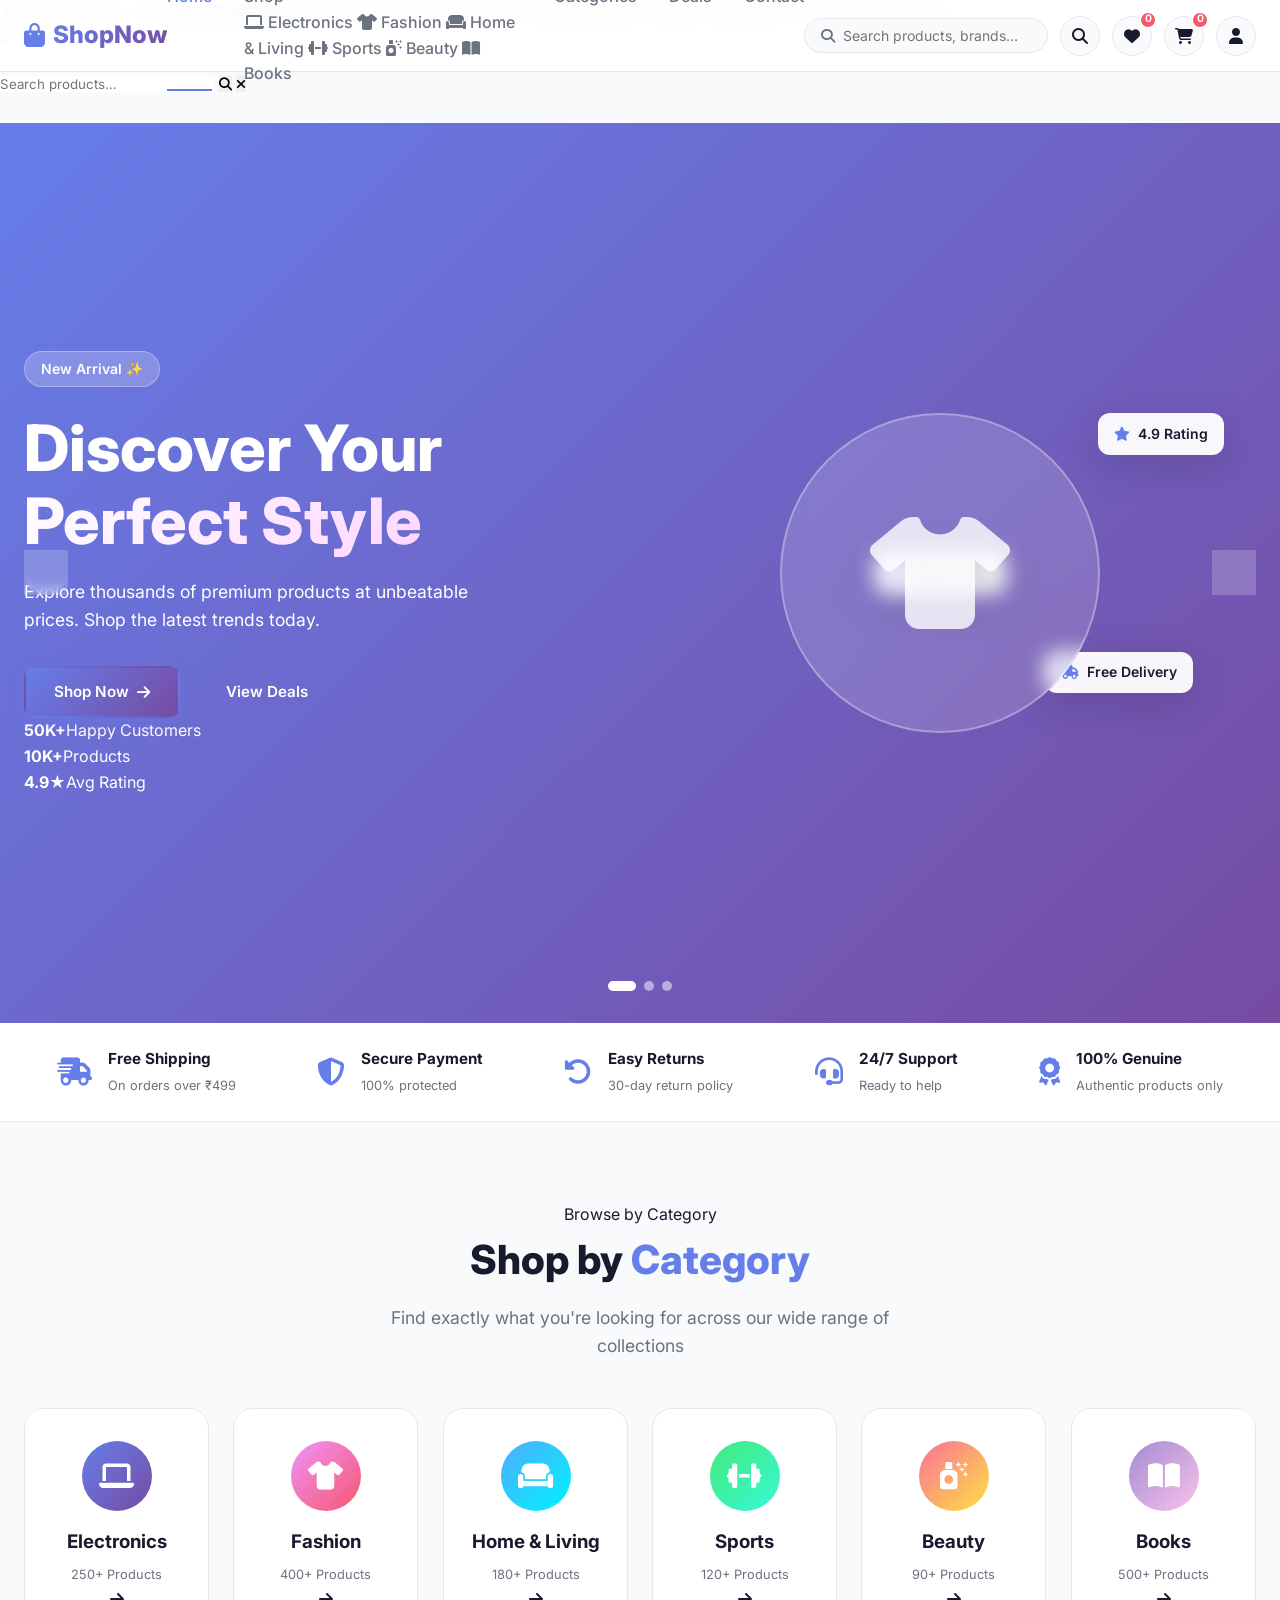
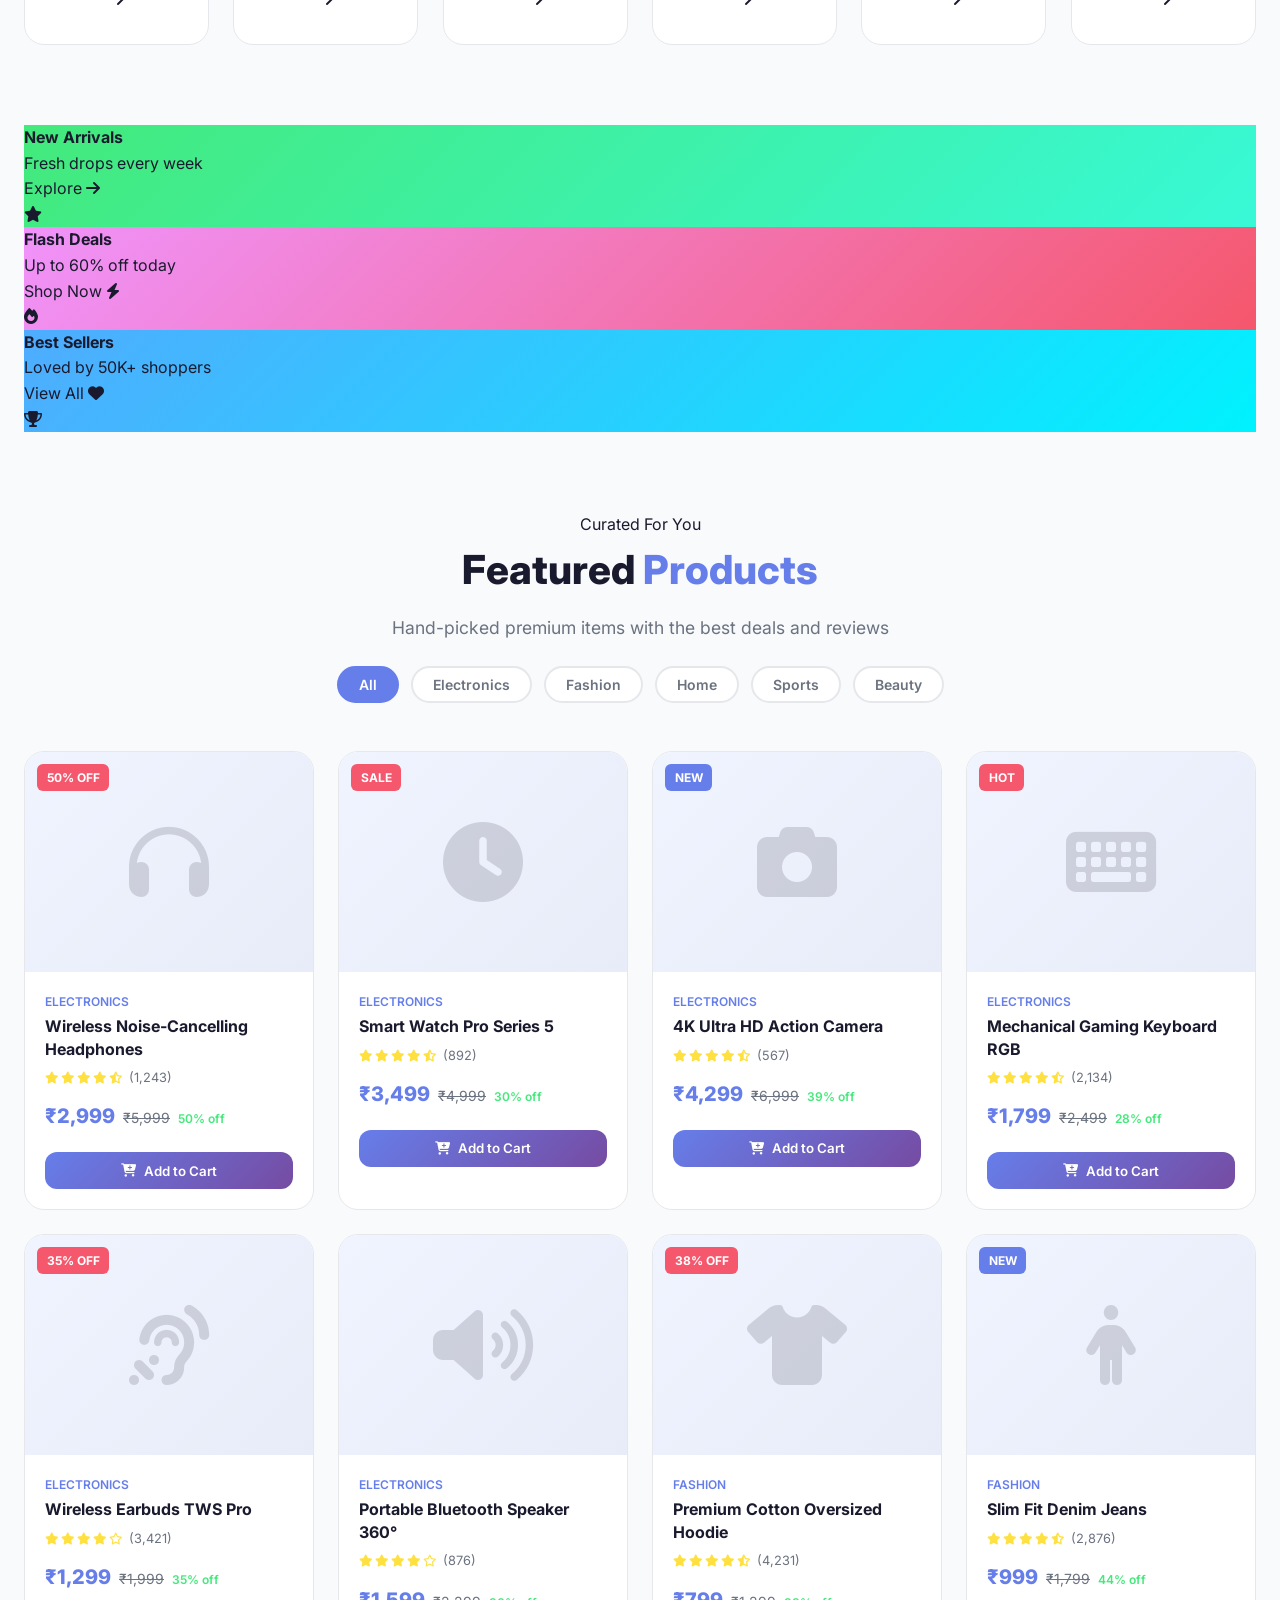
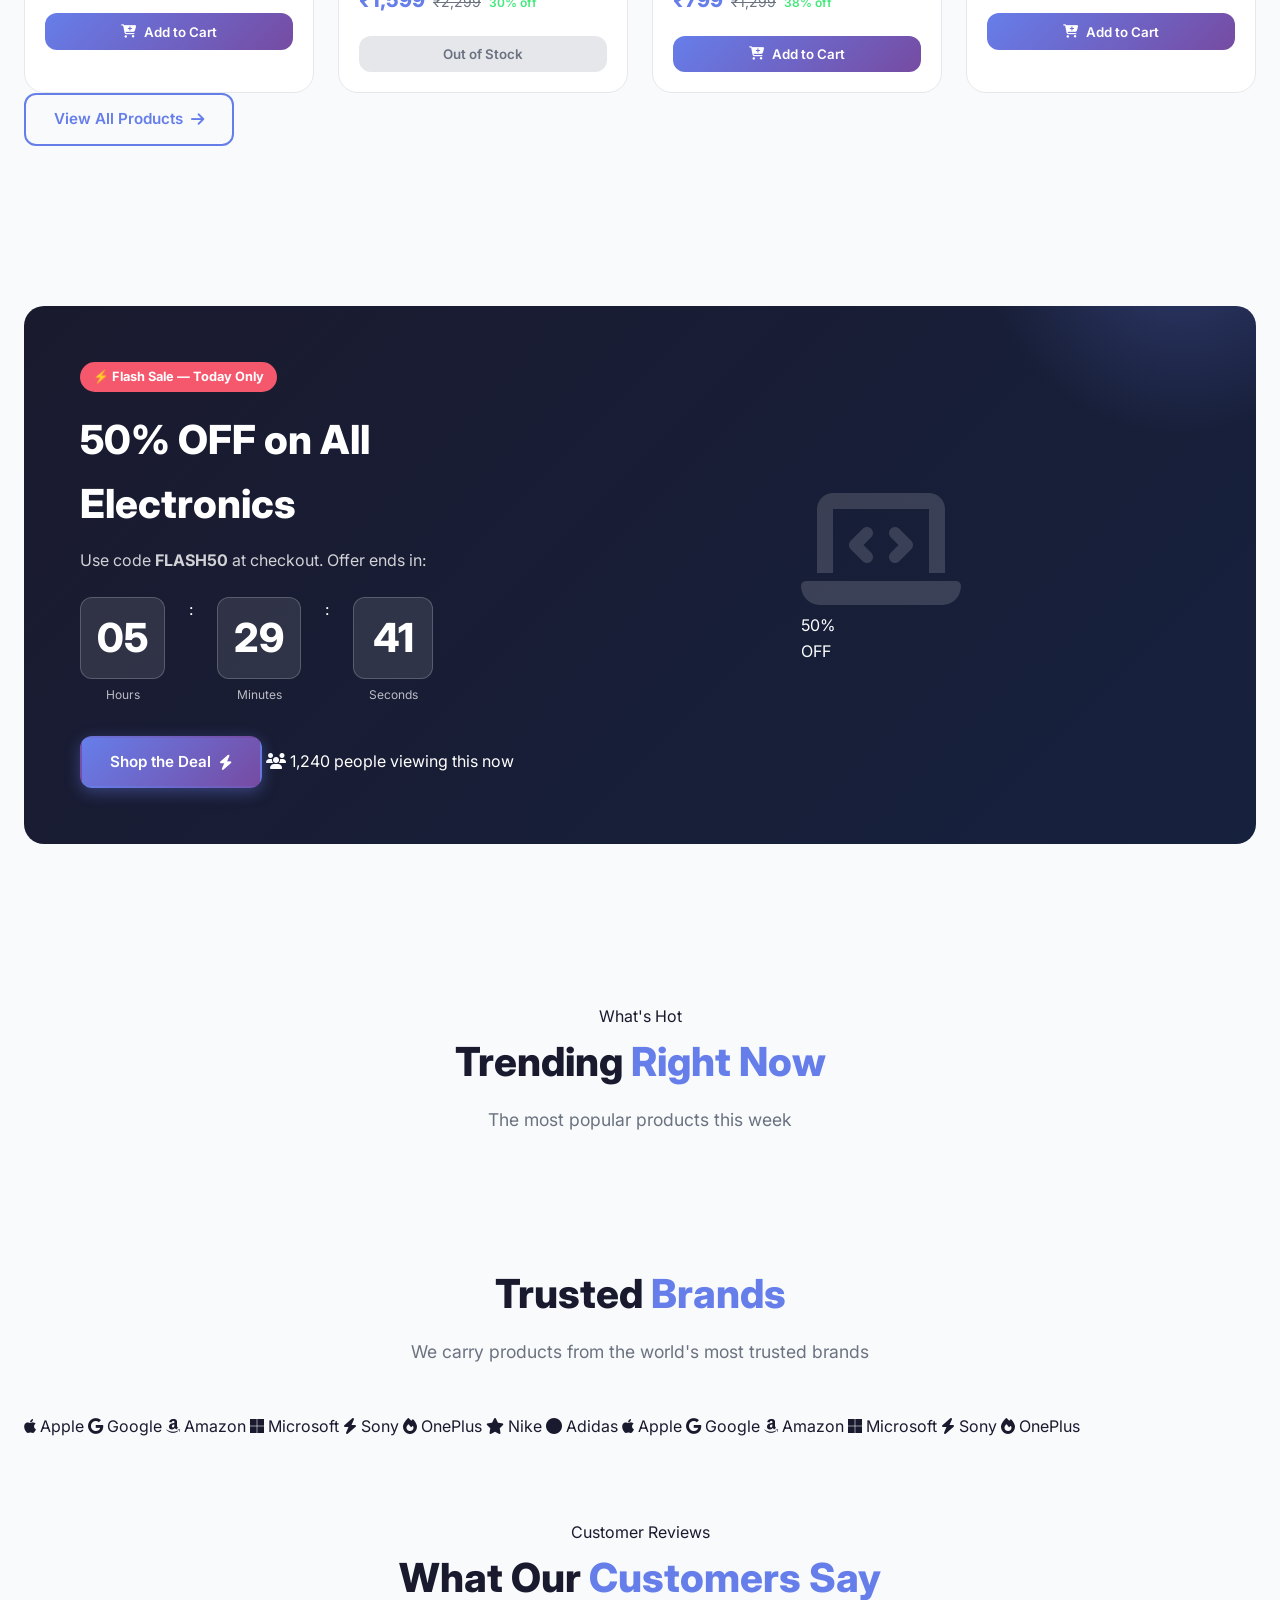
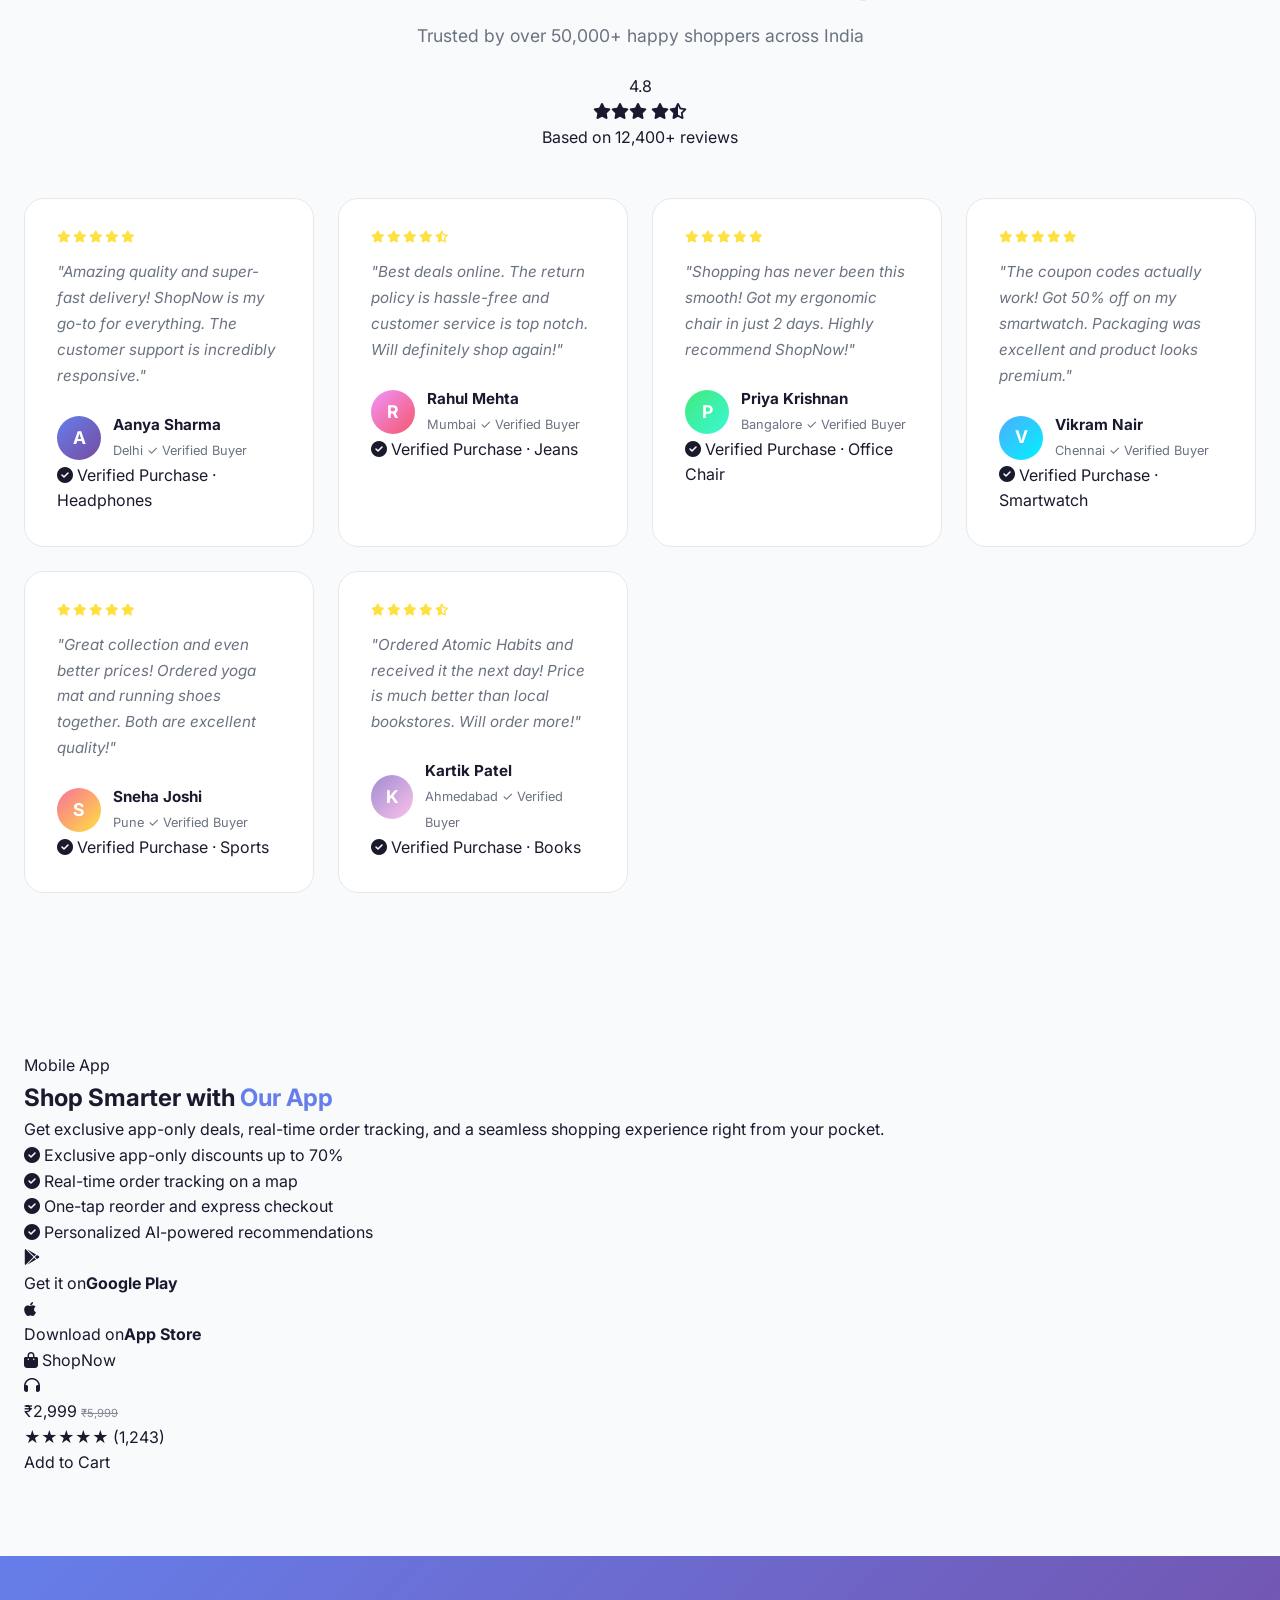
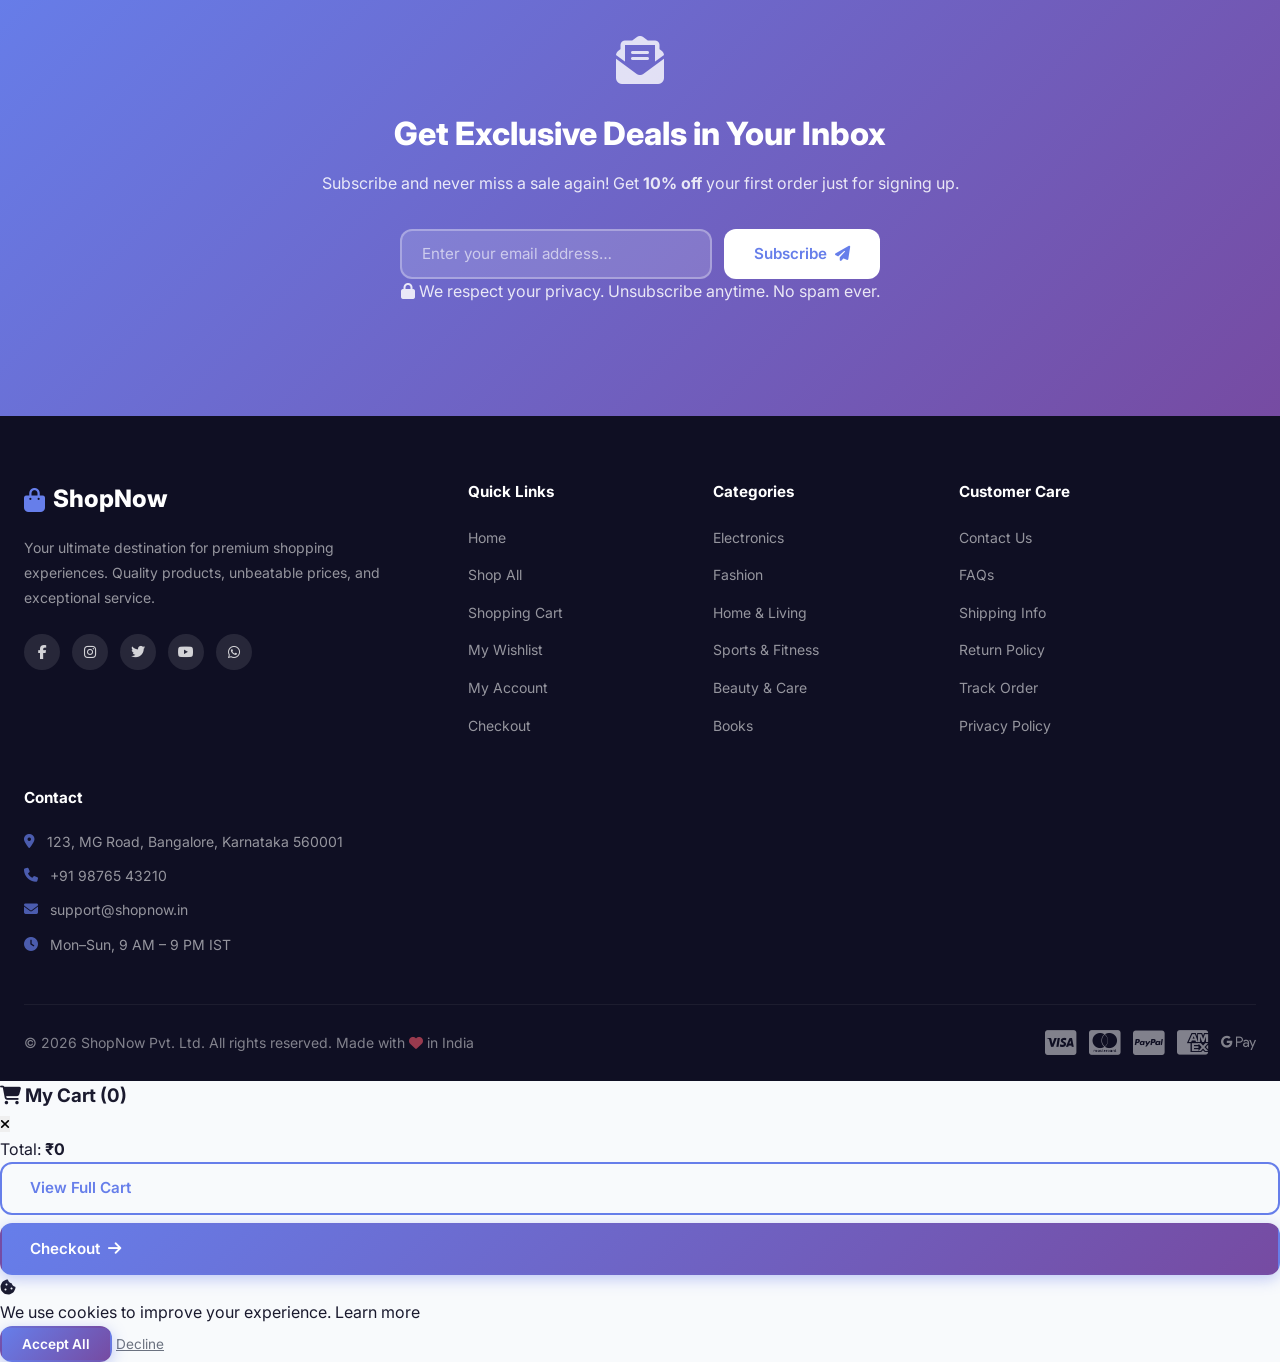
==== commit 8357c227: "Add files via upload" ====
--- a/index.html
+++ b/index.html
@@ -3,13 +3,23 @@
 <head>
   <meta charset="UTF-8" />
   <meta name="viewport" content="width=device-width, initial-scale=1.0" />
+  <meta name="description" content="ShopNow – India's best online shopping destination. Explore electronics, fashion, home decor, sports gear, beauty and books at unbeatable prices." />
+  <meta name="theme-color" content="#667eea" />
   <title>ShopNow – Modern Shopping</title>
   <link rel="stylesheet" href="css/style.css" />
   <link rel="stylesheet" href="css/animations.css" />
   <link rel="stylesheet" href="https://cdnjs.cloudflare.com/ajax/libs/font-awesome/6.5.0/css/all.min.css" />
-  <link href="https://fonts.googleapis.com/css2?family=Inter:wght@300;400;500;600;700;800&display=swap" rel="stylesheet" />
+  <link href="https://fonts.googleapis.com/css2?family=Inter:wght@300;400;500;600;700;800;900&display=swap" rel="stylesheet" />
 </head>
 <body>
+
+  <!-- ===== ANNOUNCEMENT BAR ===== -->
+  <div class="announcement-bar" id="announcementBar">
+    <div class="announcement-inner">
+      <span>🎉 MEGA SALE — Use code <strong>FLASH50</strong> for 50% OFF on Electronics! &nbsp;|&nbsp; Free shipping on orders over ₹499 &nbsp;|&nbsp; 30-day easy returns</span>
+    </div>
+    <button class="announcement-close" id="closeAnnouncement" title="Close"><i class="fas fa-times"></i></button>
+  </div>
 
   <!-- ===== NAVBAR ===== -->
   <header class="navbar" id="navbar">
@@ -21,22 +31,36 @@
 
       <nav class="nav-links" id="navLinks">
         <a href="index.html" class="active">Home</a>
-        <a href="shop.html">Shop</a>
-        <a href="#categories">Categories</a>
-        <a href="#deals">Deals</a>
+        <div class="nav-dropdown">
+          <a href="shop.html" class="dropdown-trigger">Shop <i class="fas fa-chevron-down fa-xs"></i></a>
+          <div class="dropdown-menu">
+            <a href="shop.html?cat=electronics"><i class="fas fa-laptop"></i> Electronics</a>
+            <a href="shop.html?cat=fashion"><i class="fas fa-tshirt"></i> Fashion</a>
+            <a href="shop.html?cat=home"><i class="fas fa-couch"></i> Home &amp; Living</a>
+            <a href="shop.html?cat=sports"><i class="fas fa-dumbbell"></i> Sports</a>
+            <a href="shop.html?cat=beauty"><i class="fas fa-spray-can-sparkles"></i> Beauty</a>
+            <a href="shop.html?cat=books"><i class="fas fa-book-open"></i> Books</a>
+          </div>
+        </div>
+        <a href="index.html#categories">Categories</a>
+        <a href="index.html#deals">Deals</a>
         <a href="contact.html">Contact</a>
       </nav>
 
       <div class="nav-actions">
-        <div class="search-bar">
+        <div class="search-bar" id="searchBarDesktop">
           <i class="fas fa-search"></i>
-          <input type="text" id="searchInput" placeholder="Search products…" />
-        </div>
+          <input type="text" id="searchInput" placeholder="Search products, brands…" autocomplete="off" />
+          <div class="search-suggestions" id="searchSuggestions"></div>
+        </div>
+        <button class="icon-btn search-mobile-btn" id="searchMobileBtn" title="Search">
+          <i class="fas fa-search"></i>
+        </button>
         <a href="wishlist.html" class="icon-btn" title="Wishlist">
           <i class="fas fa-heart"></i>
           <span class="badge" id="wishlistBadge">0</span>
         </a>
-        <a href="cart.html" class="icon-btn" title="Cart">
+        <a href="cart.html" class="icon-btn cart-icon-btn" title="Cart" id="cartNavBtn">
           <i class="fas fa-shopping-cart"></i>
           <span class="badge" id="cartBadge">0</span>
         </a>
@@ -47,6 +71,12 @@
           <span></span><span></span><span></span>
         </button>
       </div>
+    </div>
+    <!-- Mobile Search Bar -->
+    <div class="mobile-search-bar" id="mobileSearchBar">
+      <input type="text" id="mobileSearchInput" placeholder="Search products…" />
+      <button id="mobileSearchSubmit"><i class="fas fa-search"></i></button>
+      <button id="mobileSearchClose"><i class="fas fa-times"></i></button>
     </div>
   </header>
 
@@ -60,16 +90,20 @@
           <p>Explore thousands of premium products at unbeatable prices. Shop the latest trends today.</p>
           <div class="hero-btns">
             <a href="shop.html" class="btn btn-primary">Shop Now <i class="fas fa-arrow-right"></i></a>
-            <a href="#deals" class="btn btn-outline">View Deals</a>
+            <a href="#deals" class="btn btn-outline-hero">View Deals</a>
+          </div>
+          <div class="hero-stats">
+            <div class="hero-stat"><strong>50K+</strong><span>Happy Customers</span></div>
+            <div class="hero-stat-divider"></div>
+            <div class="hero-stat"><strong>10K+</strong><span>Products</span></div>
+            <div class="hero-stat-divider"></div>
+            <div class="hero-stat"><strong>4.9★</strong><span>Avg Rating</span></div>
           </div>
         </div>
         <div class="slide-visual">
-          <div class="floating-card card-1">
-            <i class="fas fa-star"></i> 4.9 Rating
-          </div>
-          <div class="floating-card card-2">
-            <i class="fas fa-truck"></i> Free Delivery
-          </div>
+          <div class="floating-card card-1"><i class="fas fa-star"></i> 4.9 Rating</div>
+          <div class="floating-card card-2"><i class="fas fa-truck"></i> Free Delivery</div>
+          <div class="floating-card card-3"><i class="fas fa-shield-halved"></i> Secure Pay</div>
           <div class="hero-image-circle">
             <i class="fas fa-tshirt hero-icon"></i>
           </div>
@@ -82,15 +116,21 @@
           <p>Grab the best deals on laptops, phones, and gadgets. Limited time offer!</p>
           <div class="hero-btns">
             <a href="shop.html?cat=electronics" class="btn btn-primary">Grab Deal <i class="fas fa-bolt"></i></a>
-            <a href="#deals" class="btn btn-outline">See All Deals</a>
+            <a href="#deals" class="btn btn-outline-hero">See All Deals</a>
+          </div>
+          <div class="hero-stats">
+            <div class="hero-stat"><strong>250+</strong><span>Electronics</span></div>
+            <div class="hero-stat-divider"></div>
+            <div class="hero-stat"><strong>50%</strong><span>Max Discount</span></div>
+            <div class="hero-stat-divider"></div>
+            <div class="hero-stat"><strong>1-Day</strong><span>Express Delivery</span></div>
           </div>
         </div>
         <div class="slide-visual">
           <div class="floating-card card-1"><i class="fas fa-percentage"></i> 50% OFF</div>
           <div class="floating-card card-2"><i class="fas fa-clock"></i> Limited Time</div>
-          <div class="hero-image-circle">
-            <i class="fas fa-laptop hero-icon"></i>
-          </div>
+          <div class="floating-card card-3"><i class="fas fa-headphones"></i> Best Brands</div>
+          <div class="hero-image-circle"><i class="fas fa-laptop hero-icon"></i></div>
         </div>
       </div>
       <div class="slide" style="background: linear-gradient(135deg, #4facfe 0%, #00f2fe 100%);">
@@ -100,15 +140,21 @@
           <p>Fresh styles for every occasion. Be the trendsetter with our exclusive summer picks.</p>
           <div class="hero-btns">
             <a href="shop.html?cat=fashion" class="btn btn-primary">Explore <i class="fas fa-sun"></i></a>
-            <a href="#categories" class="btn btn-outline">Categories</a>
+            <a href="#categories" class="btn btn-outline-hero">View Categories</a>
+          </div>
+          <div class="hero-stats">
+            <div class="hero-stat"><strong>400+</strong><span>Fashion Items</span></div>
+            <div class="hero-stat-divider"></div>
+            <div class="hero-stat"><strong>2K+</strong><span>Wishlisted</span></div>
+            <div class="hero-stat-divider"></div>
+            <div class="hero-stat"><strong>New</strong><span>Every Week</span></div>
           </div>
         </div>
         <div class="slide-visual">
           <div class="floating-card card-1"><i class="fas fa-heart"></i> 2K+ Wishlisted</div>
           <div class="floating-card card-2"><i class="fas fa-tag"></i> New Season</div>
-          <div class="hero-image-circle">
-            <i class="fas fa-sun hero-icon"></i>
-          </div>
+          <div class="floating-card card-3"><i class="fas fa-award"></i> Premium Quality</div>
+          <div class="hero-image-circle"><i class="fas fa-sun hero-icon"></i></div>
         </div>
       </div>
     </div>
@@ -124,34 +170,11 @@
   <!-- ===== TRUST BADGES ===== -->
   <section class="trust-bar">
     <div class="container">
-      <div class="trust-item">
-        <i class="fas fa-truck-fast"></i>
-        <div>
-          <strong>Free Shipping</strong>
-          <span>On orders over ₹499</span>
-        </div>
-      </div>
-      <div class="trust-item">
-        <i class="fas fa-shield-halved"></i>
-        <div>
-          <strong>Secure Payment</strong>
-          <span>100% protected</span>
-        </div>
-      </div>
-      <div class="trust-item">
-        <i class="fas fa-rotate-left"></i>
-        <div>
-          <strong>Easy Returns</strong>
-          <span>30-day return policy</span>
-        </div>
-      </div>
-      <div class="trust-item">
-        <i class="fas fa-headset"></i>
-        <div>
-          <strong>24/7 Support</strong>
-          <span>Ready to help</span>
-        </div>
-      </div>
+      <div class="trust-item"><i class="fas fa-truck-fast"></i><div><strong>Free Shipping</strong><span>On orders over ₹499</span></div></div>
+      <div class="trust-item"><i class="fas fa-shield-halved"></i><div><strong>Secure Payment</strong><span>100% protected</span></div></div>
+      <div class="trust-item"><i class="fas fa-rotate-left"></i><div><strong>Easy Returns</strong><span>30-day return policy</span></div></div>
+      <div class="trust-item"><i class="fas fa-headset"></i><div><strong>24/7 Support</strong><span>Ready to help</span></div></div>
+      <div class="trust-item"><i class="fas fa-award"></i><div><strong>100% Genuine</strong><span>Authentic products only</span></div></div>
     </div>
   </section>
 
@@ -159,52 +182,70 @@
   <section class="categories section" id="categories">
     <div class="container">
       <div class="section-header">
+        <span class="section-tag">Browse by Category</span>
         <h2>Shop by <span class="highlight">Category</span></h2>
-        <p>Find exactly what you're looking for</p>
+        <p>Find exactly what you're looking for across our wide range of collections</p>
       </div>
       <div class="categories-grid">
-        <a href="shop.html?cat=electronics" class="cat-card" data-cat="electronics">
-          <div class="cat-icon" style="background: linear-gradient(135deg,#667eea,#764ba2)">
-            <i class="fas fa-laptop"></i>
-          </div>
-          <h3>Electronics</h3>
-          <span>250+ Products</span>
-        </a>
-        <a href="shop.html?cat=fashion" class="cat-card" data-cat="fashion">
-          <div class="cat-icon" style="background: linear-gradient(135deg,#f093fb,#f5576c)">
-            <i class="fas fa-tshirt"></i>
-          </div>
-          <h3>Fashion</h3>
-          <span>400+ Products</span>
-        </a>
-        <a href="shop.html?cat=home" class="cat-card" data-cat="home">
-          <div class="cat-icon" style="background: linear-gradient(135deg,#4facfe,#00f2fe)">
-            <i class="fas fa-couch"></i>
-          </div>
-          <h3>Home & Living</h3>
-          <span>180+ Products</span>
-        </a>
-        <a href="shop.html?cat=sports" class="cat-card" data-cat="sports">
-          <div class="cat-icon" style="background: linear-gradient(135deg,#43e97b,#38f9d7)">
-            <i class="fas fa-dumbbell"></i>
-          </div>
-          <h3>Sports</h3>
-          <span>120+ Products</span>
-        </a>
-        <a href="shop.html?cat=beauty" class="cat-card" data-cat="beauty">
-          <div class="cat-icon" style="background: linear-gradient(135deg,#fa709a,#fee140)">
-            <i class="fas fa-spray-can-sparkles"></i>
-          </div>
-          <h3>Beauty</h3>
-          <span>90+ Products</span>
-        </a>
-        <a href="shop.html?cat=books" class="cat-card" data-cat="books">
-          <div class="cat-icon" style="background: linear-gradient(135deg,#a18cd1,#fbc2eb)">
-            <i class="fas fa-book-open"></i>
-          </div>
-          <h3>Books</h3>
-          <span>500+ Products</span>
-        </a>
+        <a href="shop.html?cat=electronics" class="cat-card">
+          <div class="cat-icon" style="background:linear-gradient(135deg,#667eea,#764ba2)"><i class="fas fa-laptop"></i></div>
+          <h3>Electronics</h3><span>250+ Products</span>
+          <div class="cat-arrow"><i class="fas fa-arrow-right"></i></div>
+        </a>
+        <a href="shop.html?cat=fashion" class="cat-card">
+          <div class="cat-icon" style="background:linear-gradient(135deg,#f093fb,#f5576c)"><i class="fas fa-tshirt"></i></div>
+          <h3>Fashion</h3><span>400+ Products</span>
+          <div class="cat-arrow"><i class="fas fa-arrow-right"></i></div>
+        </a>
+        <a href="shop.html?cat=home" class="cat-card">
+          <div class="cat-icon" style="background:linear-gradient(135deg,#4facfe,#00f2fe)"><i class="fas fa-couch"></i></div>
+          <h3>Home &amp; Living</h3><span>180+ Products</span>
+          <div class="cat-arrow"><i class="fas fa-arrow-right"></i></div>
+        </a>
+        <a href="shop.html?cat=sports" class="cat-card">
+          <div class="cat-icon" style="background:linear-gradient(135deg,#43e97b,#38f9d7)"><i class="fas fa-dumbbell"></i></div>
+          <h3>Sports</h3><span>120+ Products</span>
+          <div class="cat-arrow"><i class="fas fa-arrow-right"></i></div>
+        </a>
+        <a href="shop.html?cat=beauty" class="cat-card">
+          <div class="cat-icon" style="background:linear-gradient(135deg,#fa709a,#fee140)"><i class="fas fa-spray-can-sparkles"></i></div>
+          <h3>Beauty</h3><span>90+ Products</span>
+          <div class="cat-arrow"><i class="fas fa-arrow-right"></i></div>
+        </a>
+        <a href="shop.html?cat=books" class="cat-card">
+          <div class="cat-icon" style="background:linear-gradient(135deg,#a18cd1,#fbc2eb)"><i class="fas fa-book-open"></i></div>
+          <h3>Books</h3><span>500+ Products</span>
+          <div class="cat-arrow"><i class="fas fa-arrow-right"></i></div>
+        </a>
+      </div>
+    </div>
+  </section>
+
+  <!-- ===== BANNER STRIP ===== -->
+  <section class="banner-strip">
+    <div class="container">
+      <div class="banner-cards">
+        <div class="banner-card" style="background:linear-gradient(135deg,#43e97b,#38f9d7)">
+          <div class="banner-card-text">
+            <h4>New Arrivals</h4><p>Fresh drops every week</p>
+            <a href="shop.html" class="btn-banner">Explore <i class="fas fa-arrow-right"></i></a>
+          </div>
+          <i class="fas fa-star banner-card-icon"></i>
+        </div>
+        <div class="banner-card" style="background:linear-gradient(135deg,#f093fb,#f5576c)">
+          <div class="banner-card-text">
+            <h4>Flash Deals</h4><p>Up to 60% off today</p>
+            <a href="#deals" class="btn-banner">Shop Now <i class="fas fa-bolt"></i></a>
+          </div>
+          <i class="fas fa-fire banner-card-icon"></i>
+        </div>
+        <div class="banner-card" style="background:linear-gradient(135deg,#4facfe,#00f2fe)">
+          <div class="banner-card-text">
+            <h4>Best Sellers</h4><p>Loved by 50K+ shoppers</p>
+            <a href="shop.html" class="btn-banner">View All <i class="fas fa-heart"></i></a>
+          </div>
+          <i class="fas fa-trophy banner-card-icon"></i>
+        </div>
       </div>
     </div>
   </section>
@@ -213,14 +254,16 @@
   <section class="products section" id="featured">
     <div class="container">
       <div class="section-header">
+        <span class="section-tag">Curated For You</span>
         <h2>Featured <span class="highlight">Products</span></h2>
-        <p>Hand-picked just for you</p>
+        <p>Hand-picked premium items with the best deals and reviews</p>
         <div class="filter-tabs">
           <button class="tab active" data-filter="all">All</button>
           <button class="tab" data-filter="electronics">Electronics</button>
           <button class="tab" data-filter="fashion">Fashion</button>
           <button class="tab" data-filter="home">Home</button>
           <button class="tab" data-filter="sports">Sports</button>
+          <button class="tab" data-filter="beauty">Beauty</button>
         </div>
       </div>
       <div class="products-grid" id="productsGrid"></div>
@@ -235,18 +278,66 @@
     <div class="container">
       <div class="deal-card big-deal">
         <div class="deal-content">
-          <span class="deal-tag">Flash Sale</span>
-          <h2>50% OFF on All <br/> Electronics</h2>
-          <p>Use code <strong>FLASH50</strong> at checkout</p>
+          <span class="deal-tag">⚡ Flash Sale — Today Only</span>
+          <h2>50% OFF on All <br/>Electronics</h2>
+          <p>Use code <strong>FLASH50</strong> at checkout. Offer ends in:</p>
           <div class="countdown" id="countdown">
             <div class="time-block"><span id="hours">00</span><label>Hours</label></div>
+            <div class="time-sep">:</div>
             <div class="time-block"><span id="minutes">00</span><label>Minutes</label></div>
+            <div class="time-sep">:</div>
             <div class="time-block"><span id="seconds">00</span><label>Seconds</label></div>
           </div>
-          <a href="shop.html?cat=electronics" class="btn btn-primary">Shop the Deal</a>
+          <div class="deal-actions">
+            <a href="shop.html?cat=electronics" class="btn btn-primary">Shop the Deal <i class="fas fa-bolt"></i></a>
+            <span class="deal-note"><i class="fas fa-users"></i> 1,240 people viewing this now</span>
+          </div>
         </div>
         <div class="deal-image">
-          <i class="fas fa-laptop-code deal-icon"></i>
+          <div class="deal-icon-wrap">
+            <i class="fas fa-laptop-code deal-icon"></i>
+            <div class="deal-badge-big">50%<br/>OFF</div>
+          </div>
+        </div>
+      </div>
+    </div>
+  </section>
+
+  <!-- ===== TRENDING PRODUCTS ===== -->
+  <section class="section" id="trending">
+    <div class="container">
+      <div class="section-header">
+        <span class="section-tag">What's Hot</span>
+        <h2>Trending <span class="highlight">Right Now</span></h2>
+        <p>The most popular products this week</p>
+      </div>
+      <div class="products-grid" id="trendingGrid"></div>
+    </div>
+  </section>
+
+  <!-- ===== BRANDS MARQUEE ===== -->
+  <section class="brands-section">
+    <div class="container">
+      <div class="section-header">
+        <h2>Trusted <span class="highlight">Brands</span></h2>
+        <p>We carry products from the world's most trusted brands</p>
+      </div>
+      <div class="brands-marquee">
+        <div class="brands-track">
+          <span class="brand-logo"><i class="fab fa-apple"></i> Apple</span>
+          <span class="brand-logo"><i class="fab fa-google"></i> Google</span>
+          <span class="brand-logo"><i class="fab fa-amazon"></i> Amazon</span>
+          <span class="brand-logo"><i class="fab fa-microsoft"></i> Microsoft</span>
+          <span class="brand-logo"><i class="fas fa-bolt"></i> Sony</span>
+          <span class="brand-logo"><i class="fas fa-fire"></i> OnePlus</span>
+          <span class="brand-logo"><i class="fas fa-star"></i> Nike</span>
+          <span class="brand-logo"><i class="fas fa-circle"></i> Adidas</span>
+          <span class="brand-logo"><i class="fab fa-apple"></i> Apple</span>
+          <span class="brand-logo"><i class="fab fa-google"></i> Google</span>
+          <span class="brand-logo"><i class="fab fa-amazon"></i> Amazon</span>
+          <span class="brand-logo"><i class="fab fa-microsoft"></i> Microsoft</span>
+          <span class="brand-logo"><i class="fas fa-bolt"></i> Sony</span>
+          <span class="brand-logo"><i class="fas fa-fire"></i> OnePlus</span>
         </div>
       </div>
     </div>
@@ -256,24 +347,88 @@
   <section class="testimonials section">
     <div class="container">
       <div class="section-header">
+        <span class="section-tag">Customer Reviews</span>
         <h2>What Our <span class="highlight">Customers Say</span></h2>
-        <p>Trusted by over 50,000+ happy shoppers</p>
+        <p>Trusted by over 50,000+ happy shoppers across India</p>
+        <div class="overall-rating">
+          <div class="big-rating">4.8</div>
+          <div class="big-stars">
+            <i class="fas fa-star"></i><i class="fas fa-star"></i><i class="fas fa-star"></i>
+            <i class="fas fa-star"></i><i class="fas fa-star-half-stroke"></i>
+          </div>
+          <span>Based on 12,400+ reviews</span>
+        </div>
       </div>
       <div class="testimonials-grid">
         <div class="testimonial-card">
           <div class="stars"><i class="fas fa-star"></i><i class="fas fa-star"></i><i class="fas fa-star"></i><i class="fas fa-star"></i><i class="fas fa-star"></i></div>
-          <p>"Amazing quality and super-fast delivery! ShopNow is my go-to for everything online."</p>
-          <div class="reviewer"><div class="avatar">A</div><div><strong>Aanya S.</strong><span>Delhi</span></div></div>
+          <p>"Amazing quality and super-fast delivery! ShopNow is my go-to for everything. The customer support is incredibly responsive."</p>
+          <div class="reviewer"><div class="avatar" style="background:linear-gradient(135deg,#667eea,#764ba2)">A</div><div><strong>Aanya Sharma</strong><span>Delhi ✓ Verified Buyer</span></div></div>
+          <div class="review-meta"><i class="fas fa-check-circle"></i> Verified Purchase · Headphones</div>
         </div>
         <div class="testimonial-card">
           <div class="stars"><i class="fas fa-star"></i><i class="fas fa-star"></i><i class="fas fa-star"></i><i class="fas fa-star"></i><i class="fas fa-star-half-stroke"></i></div>
-          <p>"Best deals I've found online. The return policy is hassle-free and customer service is top notch."</p>
-          <div class="reviewer"><div class="avatar">R</div><div><strong>Rahul M.</strong><span>Mumbai</span></div></div>
+          <p>"Best deals online. The return policy is hassle-free and customer service is top notch. Will definitely shop again!"</p>
+          <div class="reviewer"><div class="avatar" style="background:linear-gradient(135deg,#f093fb,#f5576c)">R</div><div><strong>Rahul Mehta</strong><span>Mumbai ✓ Verified Buyer</span></div></div>
+          <div class="review-meta"><i class="fas fa-check-circle"></i> Verified Purchase · Jeans</div>
         </div>
         <div class="testimonial-card">
           <div class="stars"><i class="fas fa-star"></i><i class="fas fa-star"></i><i class="fas fa-star"></i><i class="fas fa-star"></i><i class="fas fa-star"></i></div>
-          <p>"I love the UI! Shopping has never been this smooth. Highly recommend ShopNow to everyone!"</p>
-          <div class="reviewer"><div class="avatar">P</div><div><strong>Priya K.</strong><span>Bangalore</span></div></div>
+          <p>"Shopping has never been this smooth! Got my ergonomic chair in just 2 days. Highly recommend ShopNow!"</p>
+          <div class="reviewer"><div class="avatar" style="background:linear-gradient(135deg,#43e97b,#38f9d7)">P</div><div><strong>Priya Krishnan</strong><span>Bangalore ✓ Verified Buyer</span></div></div>
+          <div class="review-meta"><i class="fas fa-check-circle"></i> Verified Purchase · Office Chair</div>
+        </div>
+        <div class="testimonial-card">
+          <div class="stars"><i class="fas fa-star"></i><i class="fas fa-star"></i><i class="fas fa-star"></i><i class="fas fa-star"></i><i class="fas fa-star"></i></div>
+          <p>"The coupon codes actually work! Got 50% off on my smartwatch. Packaging was excellent and product looks premium."</p>
+          <div class="reviewer"><div class="avatar" style="background:linear-gradient(135deg,#4facfe,#00f2fe)">V</div><div><strong>Vikram Nair</strong><span>Chennai ✓ Verified Buyer</span></div></div>
+          <div class="review-meta"><i class="fas fa-check-circle"></i> Verified Purchase · Smartwatch</div>
+        </div>
+        <div class="testimonial-card">
+          <div class="stars"><i class="fas fa-star"></i><i class="fas fa-star"></i><i class="fas fa-star"></i><i class="fas fa-star"></i><i class="fas fa-star"></i></div>
+          <p>"Great collection and even better prices! Ordered yoga mat and running shoes together. Both are excellent quality!"</p>
+          <div class="reviewer"><div class="avatar" style="background:linear-gradient(135deg,#fa709a,#fee140)">S</div><div><strong>Sneha Joshi</strong><span>Pune ✓ Verified Buyer</span></div></div>
+          <div class="review-meta"><i class="fas fa-check-circle"></i> Verified Purchase · Sports</div>
+        </div>
+        <div class="testimonial-card">
+          <div class="stars"><i class="fas fa-star"></i><i class="fas fa-star"></i><i class="fas fa-star"></i><i class="fas fa-star"></i><i class="fas fa-star-half-stroke"></i></div>
+          <p>"Ordered Atomic Habits and received it the next day! Price is much better than local bookstores. Will order more!"</p>
+          <div class="reviewer"><div class="avatar" style="background:linear-gradient(135deg,#a18cd1,#fbc2eb)">K</div><div><strong>Kartik Patel</strong><span>Ahmedabad ✓ Verified Buyer</span></div></div>
+          <div class="review-meta"><i class="fas fa-check-circle"></i> Verified Purchase · Books</div>
+        </div>
+      </div>
+    </div>
+  </section>
+
+  <!-- ===== APP SECTION ===== -->
+  <section class="app-section section">
+    <div class="container">
+      <div class="app-layout">
+        <div class="app-content">
+          <span class="section-tag">Mobile App</span>
+          <h2>Shop Smarter with <span class="highlight">Our App</span></h2>
+          <p>Get exclusive app-only deals, real-time order tracking, and a seamless shopping experience right from your pocket.</p>
+          <ul class="app-features">
+            <li><i class="fas fa-check-circle"></i> Exclusive app-only discounts up to 70%</li>
+            <li><i class="fas fa-check-circle"></i> Real-time order tracking on a map</li>
+            <li><i class="fas fa-check-circle"></i> One-tap reorder and express checkout</li>
+            <li><i class="fas fa-check-circle"></i> Personalized AI-powered recommendations</li>
+          </ul>
+          <div class="app-buttons">
+            <a href="#" class="app-btn"><i class="fab fa-google-play"></i><div><span>Get it on</span><strong>Google Play</strong></div></a>
+            <a href="#" class="app-btn"><i class="fab fa-apple"></i><div><span>Download on</span><strong>App Store</strong></div></a>
+          </div>
+        </div>
+        <div class="app-mockup">
+          <div class="phone-mockup">
+            <div class="phone-screen">
+              <div class="phone-header"><i class="fas fa-shopping-bag"></i> ShopNow</div>
+              <div class="phone-product"><i class="fas fa-headphones"></i></div>
+              <div class="phone-price">₹2,999 <s style="font-size:.7rem;opacity:.5">₹5,999</s></div>
+              <div class="phone-rating">★★★★★ (1,243)</div>
+              <div class="phone-btn">Add to Cart</div>
+            </div>
+          </div>
         </div>
       </div>
     </div>
@@ -285,11 +440,12 @@
       <div class="newsletter-content">
         <i class="fas fa-envelope-open-text"></i>
         <h2>Get Exclusive Deals in Your Inbox</h2>
-        <p>Subscribe and never miss a sale again!</p>
+        <p>Subscribe and never miss a sale again! Get <strong>10% off</strong> your first order just for signing up.</p>
         <form class="newsletter-form" id="newsletterForm">
-          <input type="email" placeholder="Enter your email…" required />
+          <input type="email" placeholder="Enter your email address…" required />
           <button type="submit" class="btn btn-primary">Subscribe <i class="fas fa-paper-plane"></i></button>
         </form>
+        <p class="newsletter-note"><i class="fas fa-lock"></i> We respect your privacy. Unsubscribe anytime. No spam ever.</p>
       </div>
     </div>
   </section>
@@ -300,61 +456,99 @@
       <div class="footer-grid">
         <div class="footer-brand">
           <a href="index.html" class="logo"><i class="fas fa-shopping-bag"></i> ShopNow</a>
-          <p>Your ultimate destination for premium shopping experiences. Quality products, unbeatable prices.</p>
+          <p>Your ultimate destination for premium shopping experiences. Quality products, unbeatable prices, and exceptional service.</p>
           <div class="social-links">
-            <a href="#"><i class="fab fa-facebook-f"></i></a>
-            <a href="#"><i class="fab fa-instagram"></i></a>
-            <a href="#"><i class="fab fa-twitter"></i></a>
-            <a href="#"><i class="fab fa-youtube"></i></a>
+            <a href="#" title="Facebook"><i class="fab fa-facebook-f"></i></a>
+            <a href="#" title="Instagram"><i class="fab fa-instagram"></i></a>
+            <a href="#" title="Twitter"><i class="fab fa-twitter"></i></a>
+            <a href="#" title="YouTube"><i class="fab fa-youtube"></i></a>
+            <a href="#" title="WhatsApp"><i class="fab fa-whatsapp"></i></a>
           </div>
         </div>
         <div class="footer-links">
           <h4>Quick Links</h4>
           <ul>
             <li><a href="index.html">Home</a></li>
-            <li><a href="shop.html">Shop</a></li>
-            <li><a href="cart.html">Cart</a></li>
-            <li><a href="wishlist.html">Wishlist</a></li>
+            <li><a href="shop.html">Shop All</a></li>
+            <li><a href="cart.html">Shopping Cart</a></li>
+            <li><a href="wishlist.html">My Wishlist</a></li>
             <li><a href="account.html">My Account</a></li>
+            <li><a href="checkout.html">Checkout</a></li>
           </ul>
         </div>
         <div class="footer-links">
-          <h4>Help</h4>
+          <h4>Categories</h4>
+          <ul>
+            <li><a href="shop.html?cat=electronics">Electronics</a></li>
+            <li><a href="shop.html?cat=fashion">Fashion</a></li>
+            <li><a href="shop.html?cat=home">Home &amp; Living</a></li>
+            <li><a href="shop.html?cat=sports">Sports &amp; Fitness</a></li>
+            <li><a href="shop.html?cat=beauty">Beauty &amp; Care</a></li>
+            <li><a href="shop.html?cat=books">Books</a></li>
+          </ul>
+        </div>
+        <div class="footer-links">
+          <h4>Customer Care</h4>
           <ul>
             <li><a href="contact.html">Contact Us</a></li>
             <li><a href="#">FAQs</a></li>
             <li><a href="#">Shipping Info</a></li>
             <li><a href="#">Return Policy</a></li>
             <li><a href="#">Track Order</a></li>
+            <li><a href="#">Privacy Policy</a></li>
           </ul>
         </div>
         <div class="footer-links">
           <h4>Contact</h4>
           <ul class="contact-list">
-            <li><i class="fas fa-map-marker-alt"></i> 123, MG Road, Bangalore, India</li>
+            <li><i class="fas fa-map-marker-alt"></i> 123, MG Road, Bangalore, Karnataka 560001</li>
             <li><i class="fas fa-phone"></i> +91 98765 43210</li>
             <li><i class="fas fa-envelope"></i> support@shopnow.in</li>
+            <li><i class="fas fa-clock"></i> Mon–Sun, 9 AM – 9 PM IST</li>
           </ul>
         </div>
       </div>
       <div class="footer-bottom">
-        <p>© 2026 ShopNow. All rights reserved.</p>
+        <p>© 2026 ShopNow Pvt. Ltd. All rights reserved. Made with <i class="fas fa-heart" style="color:#f5576c"></i> in India</p>
         <div class="payment-icons">
-          <i class="fab fa-cc-visa"></i>
-          <i class="fab fa-cc-mastercard"></i>
-          <i class="fab fa-cc-paypal"></i>
-          <i class="fab fa-cc-amex"></i>
-          <i class="fab fa-google-pay"></i>
+          <i class="fab fa-cc-visa" title="Visa"></i>
+          <i class="fab fa-cc-mastercard" title="Mastercard"></i>
+          <i class="fab fa-cc-paypal" title="PayPal"></i>
+          <i class="fab fa-cc-amex" title="Amex"></i>
+          <i class="fab fa-google-pay" title="Google Pay"></i>
         </div>
       </div>
     </div>
   </footer>
+
+  <!-- ===== CART SIDEBAR (fly-out) ===== -->
+  <div class="cart-sidebar-overlay" id="cartOverlay"></div>
+  <aside class="cart-sidebar" id="cartSidebarEl">
+    <div class="cart-sidebar-header">
+      <h3><i class="fas fa-shopping-cart"></i> My Cart (<span id="sideCartCount">0</span>)</h3>
+      <button id="closeSideCart"><i class="fas fa-times"></i></button>
+    </div>
+    <div class="cart-sidebar-items" id="sideCartItems"></div>
+    <div class="cart-sidebar-footer">
+      <div class="side-cart-total">Total: <strong id="sideCartTotal">₹0</strong></div>
+      <a href="cart.html" class="btn btn-outline full-width" style="margin-bottom:.5rem">View Full Cart</a>
+      <a href="checkout.html" class="btn btn-primary full-width">Checkout <i class="fas fa-arrow-right"></i></a>
+    </div>
+  </aside>
 
   <!-- ===== TOAST ===== -->
   <div class="toast" id="toast"><i class="fas fa-check-circle"></i> <span id="toastMsg"></span></div>
 
   <!-- ===== BACK TO TOP ===== -->
   <button class="back-to-top" id="backToTop" title="Back to top"><i class="fas fa-arrow-up"></i></button>
+
+  <!-- ===== COOKIE CONSENT ===== -->
+  <div class="cookie-bar" id="cookieBar">
+    <i class="fas fa-cookie-bite"></i>
+    <p>We use cookies to improve your experience. <a href="#">Learn more</a></p>
+    <button class="btn btn-primary" style="padding:.5rem 1.25rem;font-size:.85rem" id="acceptCookies">Accept All</button>
+    <button id="declineCookies" style="background:none;color:var(--text-light);font-size:.85rem;text-decoration:underline">Decline</button>
+  </div>
 
   <script src="js/data.js"></script>
   <script src="js/utils.js"></script>
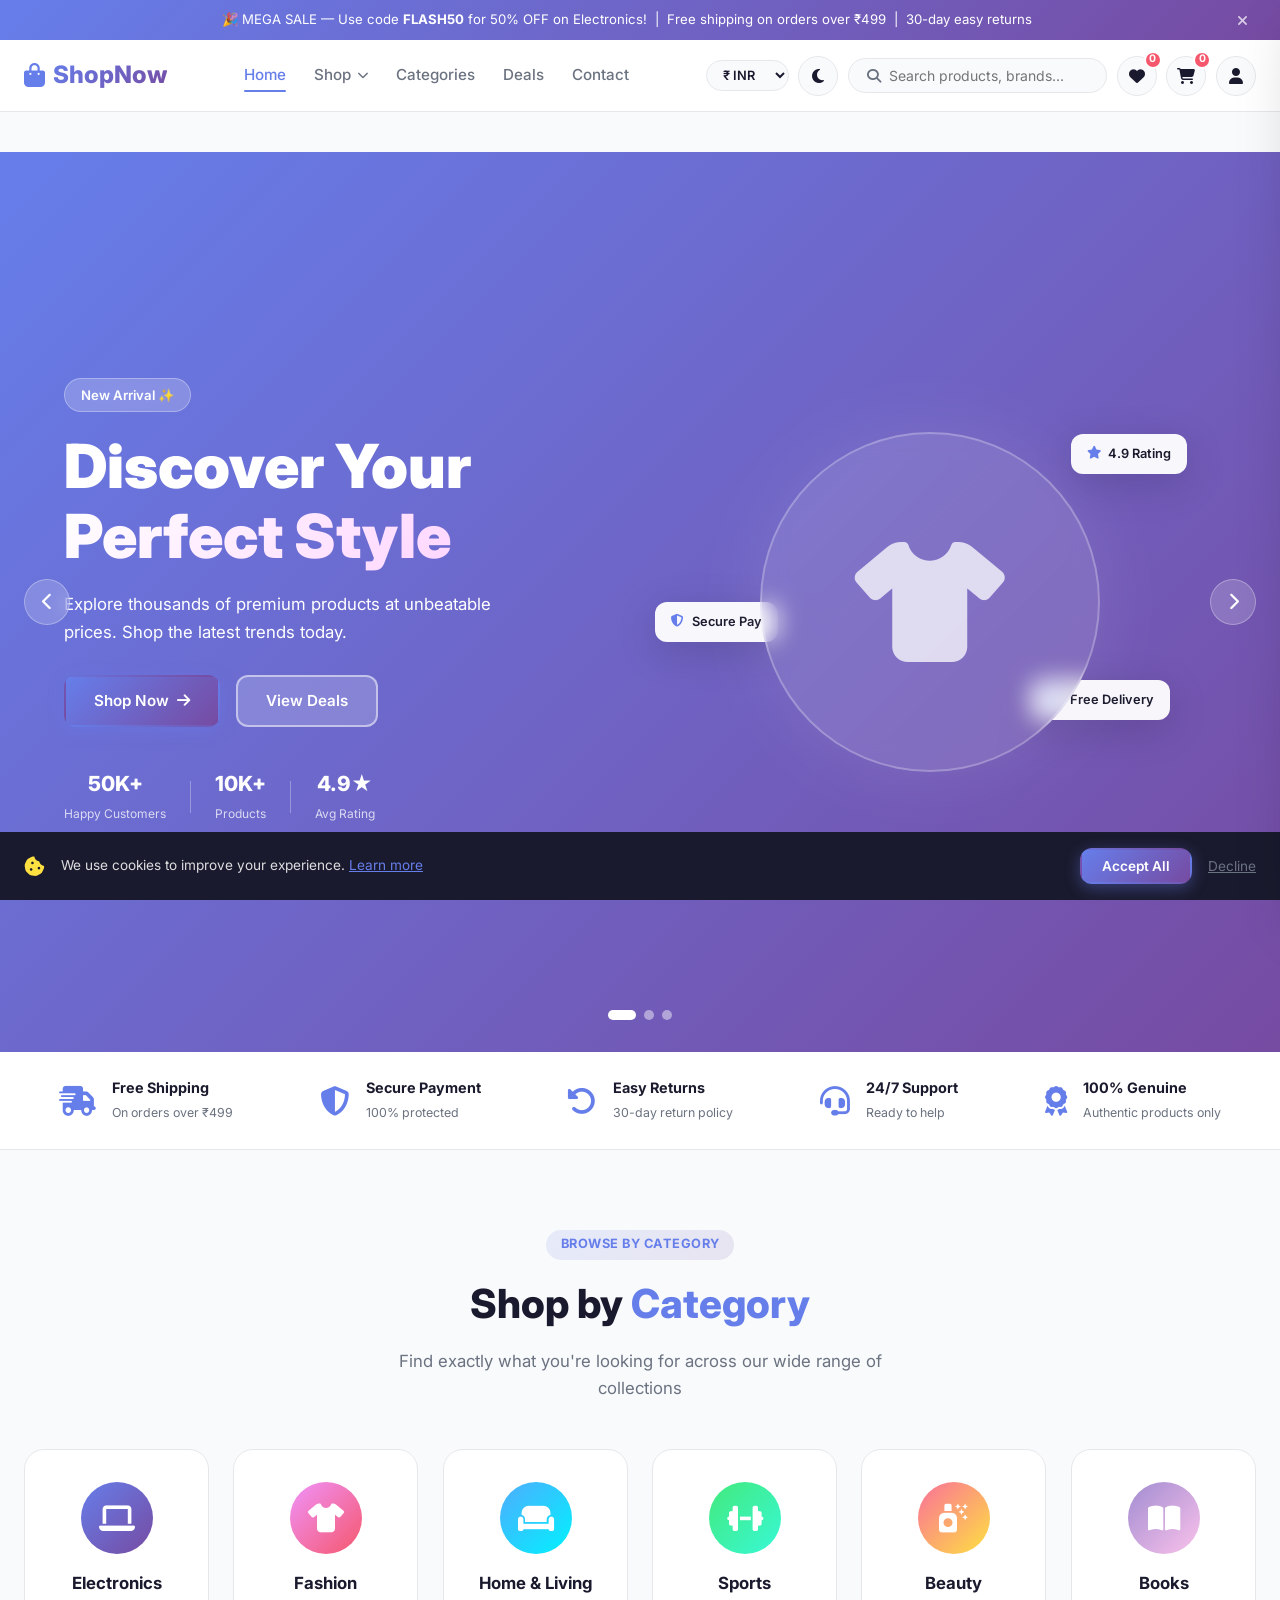
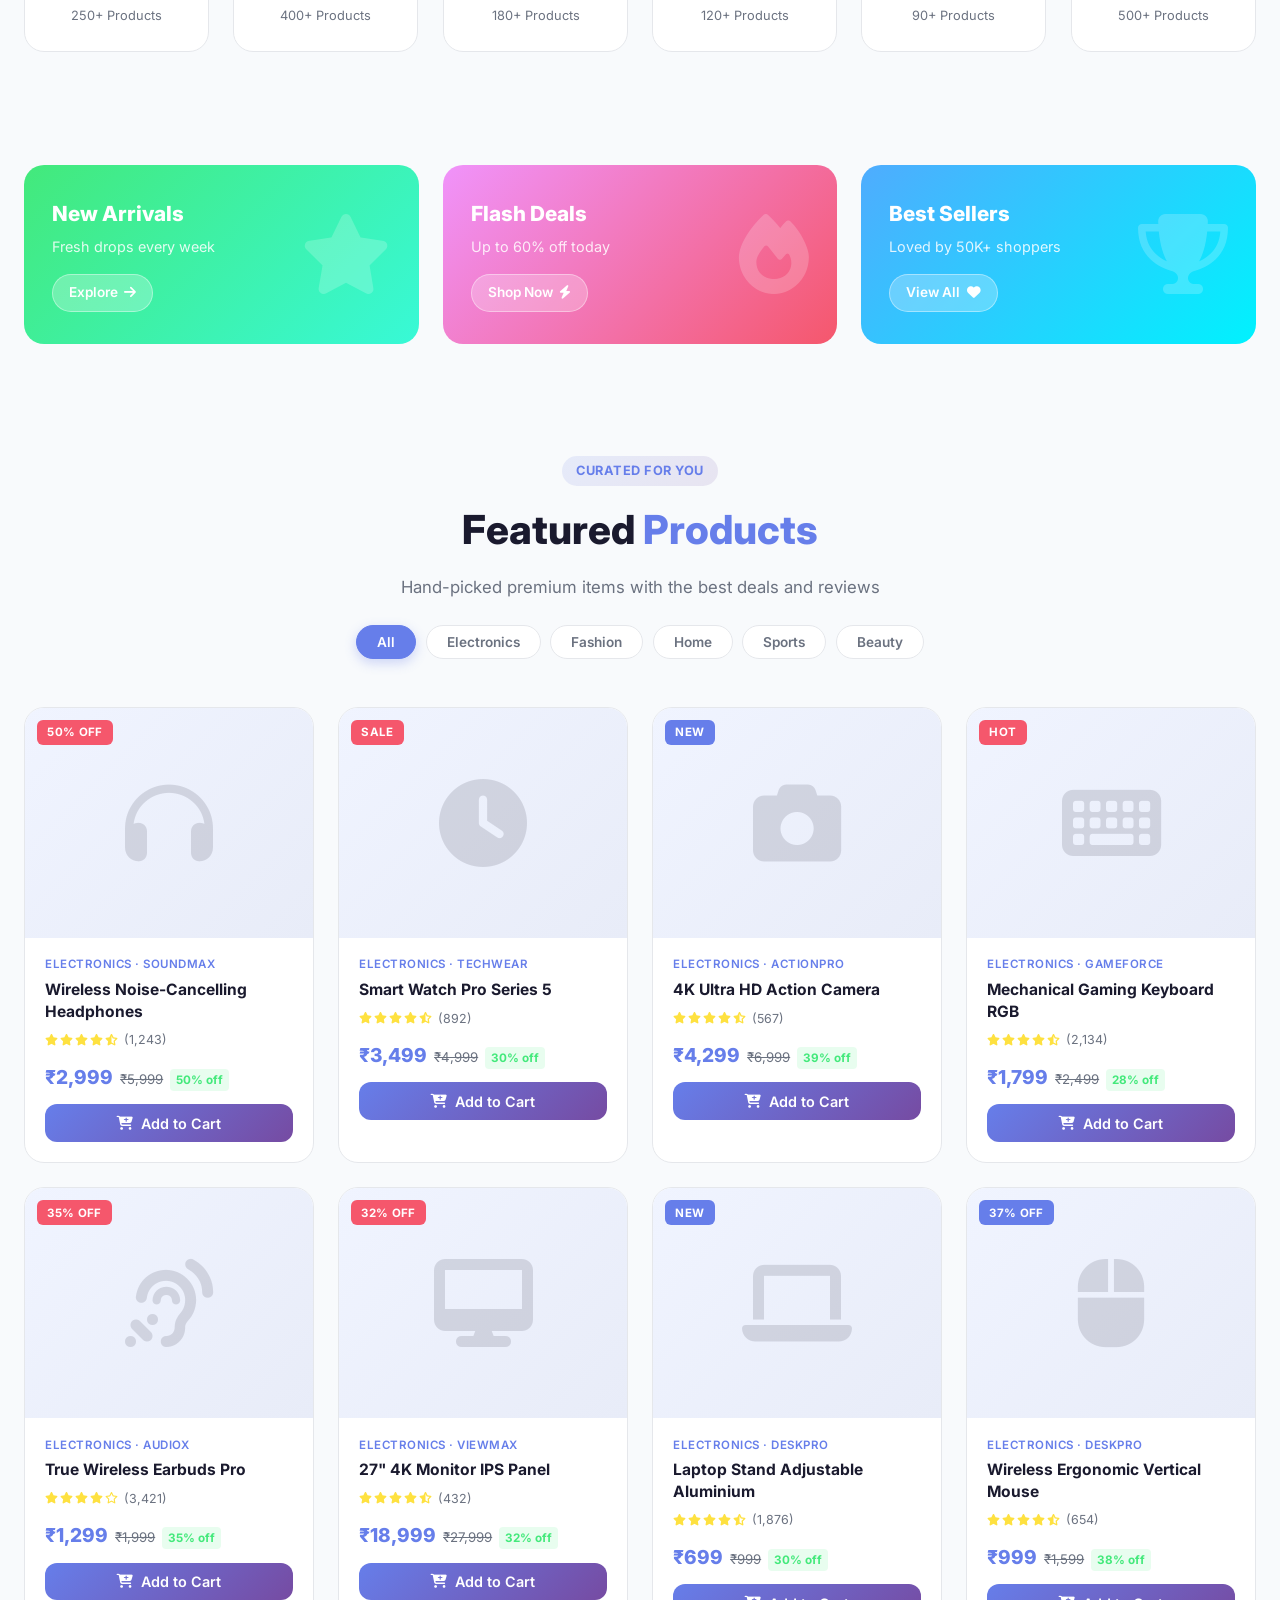
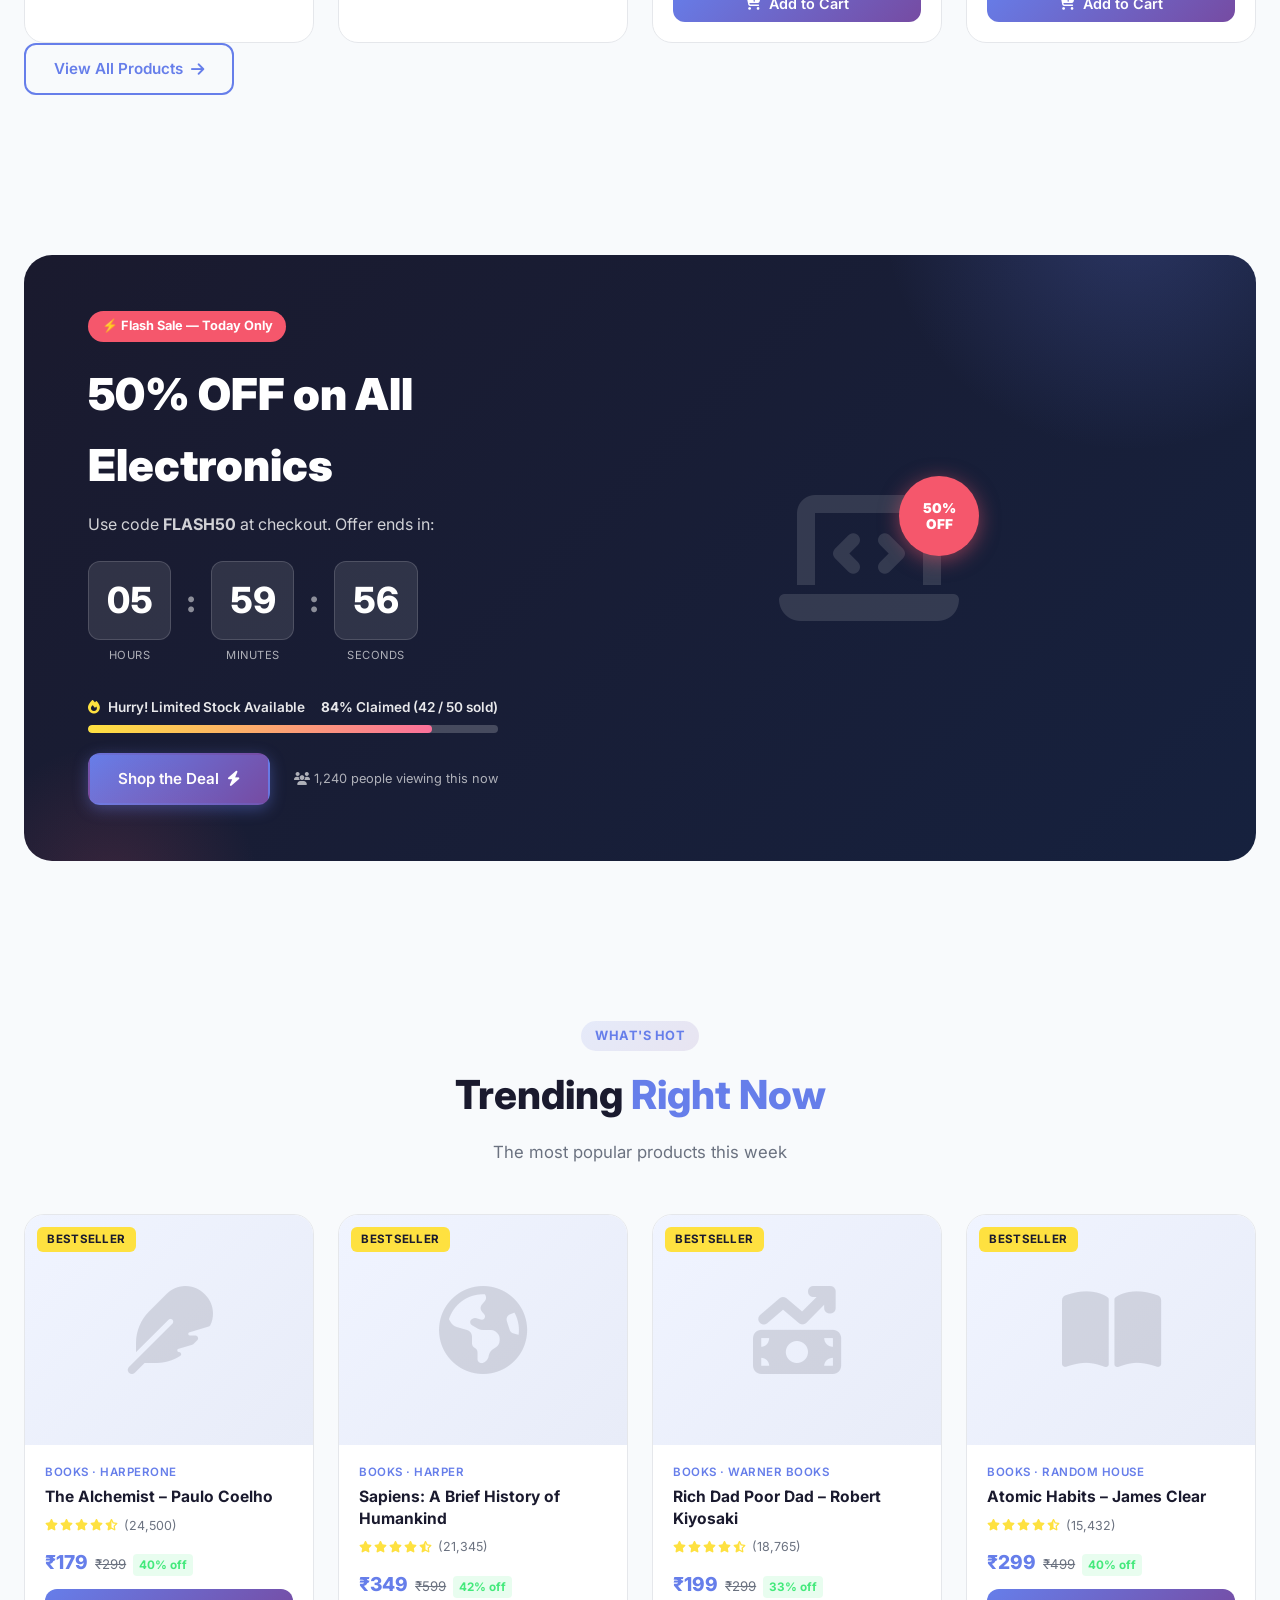
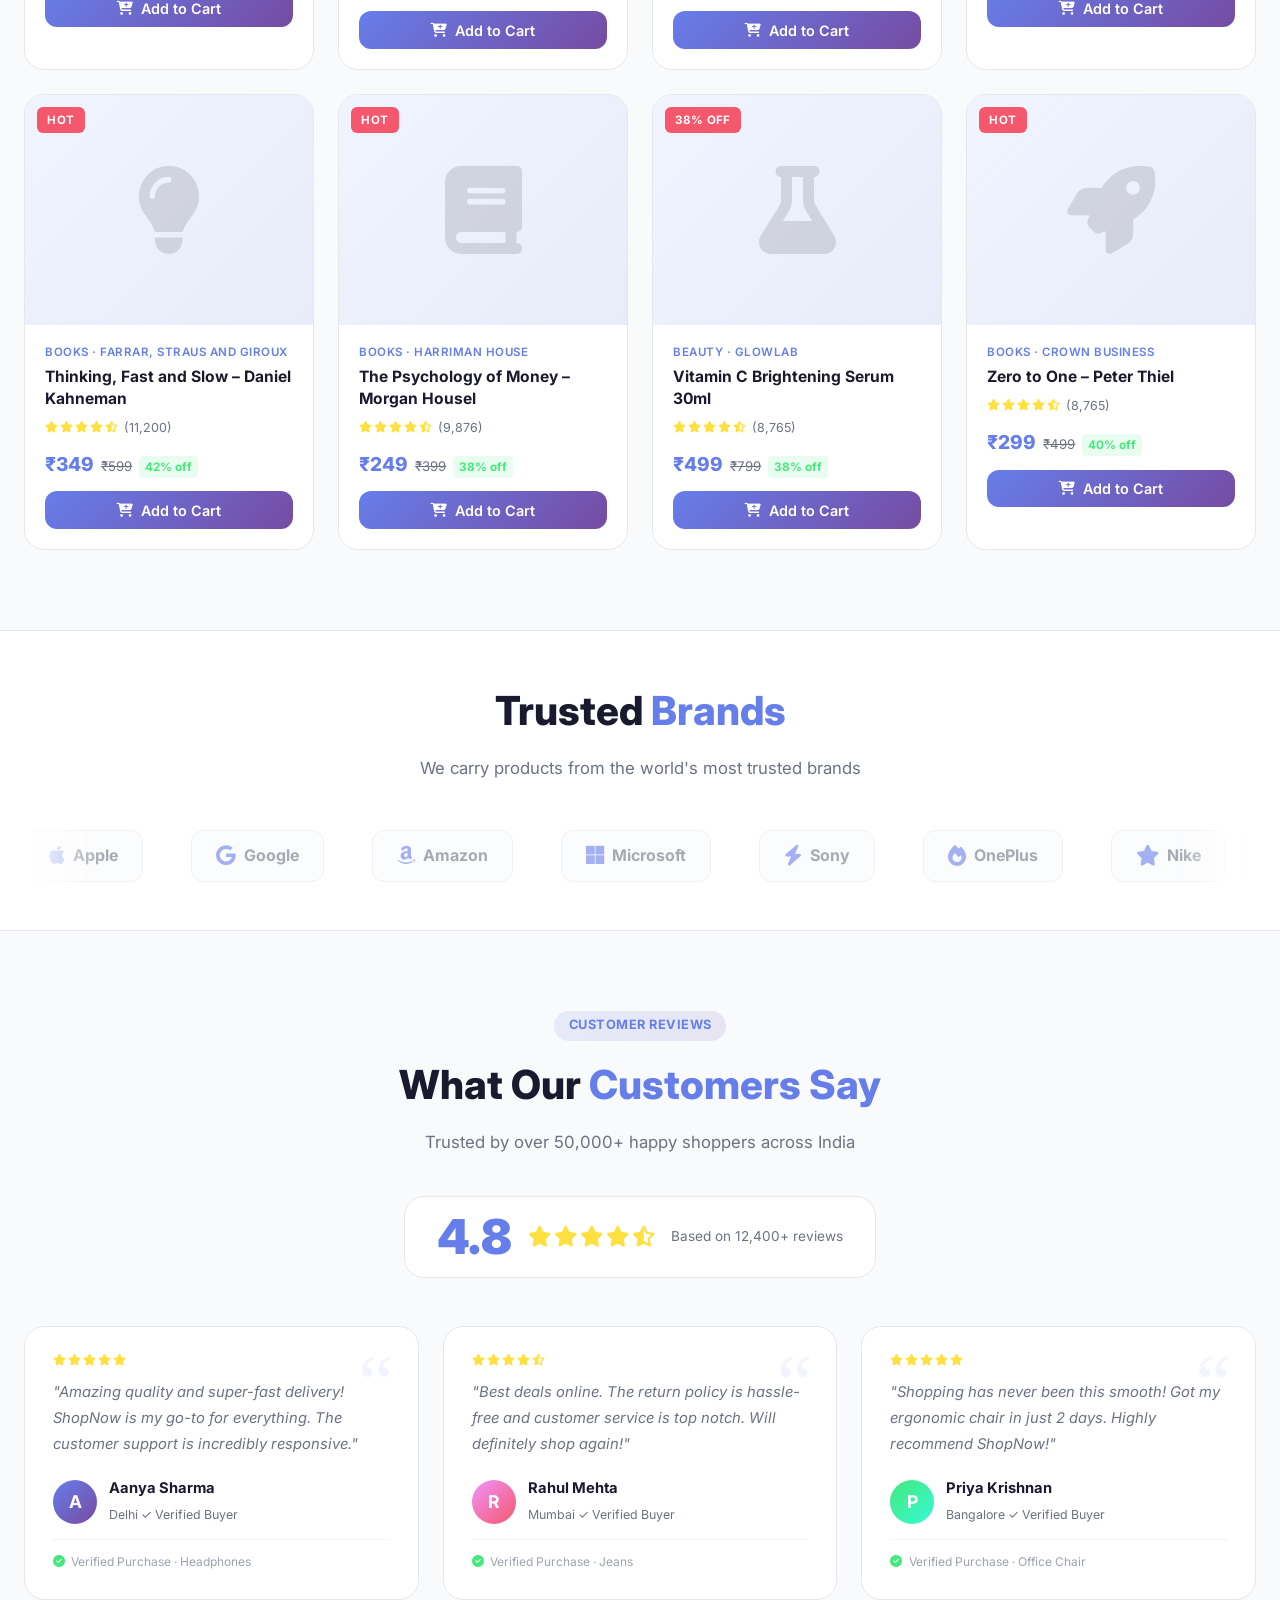
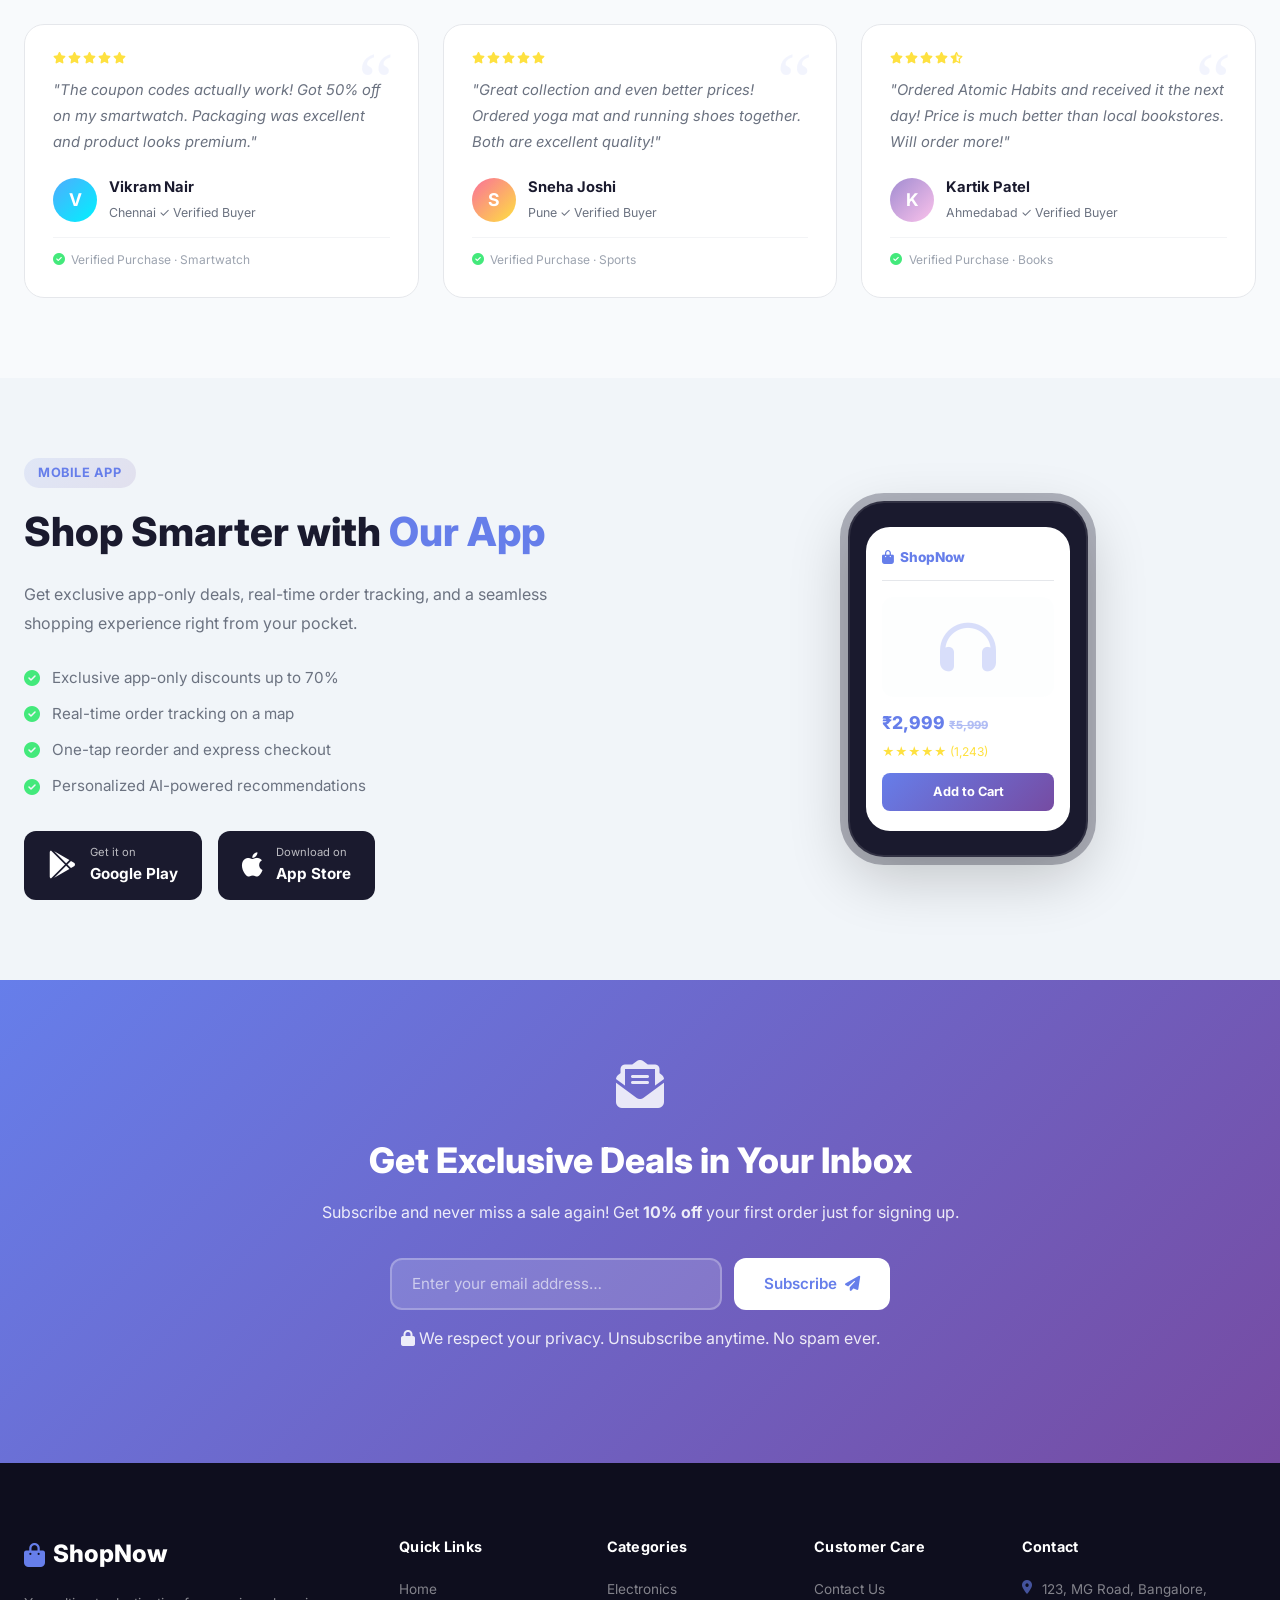
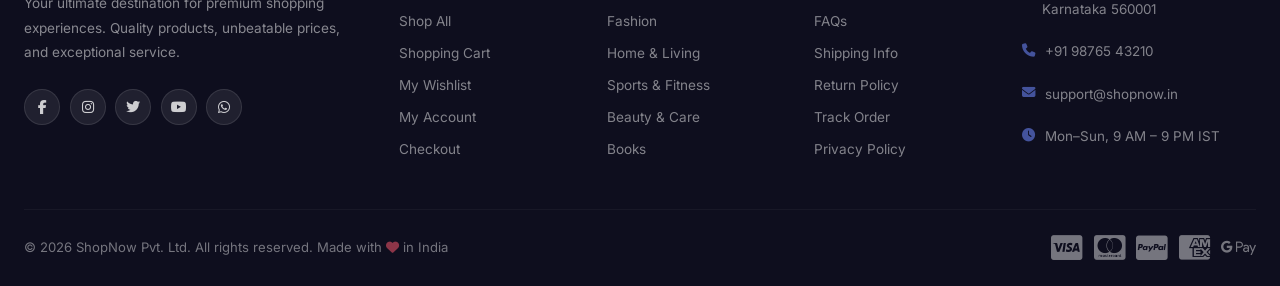
==== commit b6b8372d: "Add files via upload" ====
--- a/index.html
+++ b/index.html
@@ -48,6 +48,17 @@
       </nav>
 
       <div class="nav-actions">
+        <div class="currency-select-wrap">
+          <select class="currency-select" aria-label="Select Currency">
+            <option value="INR">₹ INR</option>
+            <option value="USD">$ USD</option>
+            <option value="EUR">€ EUR</option>
+            <option value="GBP">£ GBP</option>
+          </select>
+        </div>
+        <button class="theme-toggle-btn" title="Toggle Theme" aria-label="Toggle Dark/Light Mode">
+          <i class="fas fa-moon"></i>
+        </button>
         <div class="search-bar" id="searchBarDesktop">
           <i class="fas fa-search"></i>
           <input type="text" id="searchInput" placeholder="Search products, brands…" autocomplete="off" />
@@ -287,6 +298,16 @@
             <div class="time-block"><span id="minutes">00</span><label>Minutes</label></div>
             <div class="time-sep">:</div>
             <div class="time-block"><span id="seconds">00</span><label>Seconds</label></div>
+          </div>
+          <!-- Stock Progress Bar -->
+          <div class="deal-stock-progress">
+            <div style="display:flex;justify-content:space-between;font-size:.85rem;font-weight:600;color:rgba(255,255,255,.9);margin-bottom:.3rem;">
+              <span><i class="fas fa-fire" style="color:#fee140;margin-right:.3rem"></i> Hurry! Limited Stock Available</span>
+              <span><strong>84%</strong> Claimed (42 / 50 sold)</span>
+            </div>
+            <div class="deal-stock-bar-outer">
+              <div class="deal-stock-bar-inner" style="width:84%"></div>
+            </div>
           </div>
           <div class="deal-actions">
             <a href="shop.html?cat=electronics" class="btn btn-primary">Shop the Deal <i class="fas fa-bolt"></i></a>
@@ -536,6 +557,12 @@
     </div>
   </aside>
 
+  <!-- ===== QUICK VIEW MODAL CONTAINER ===== -->
+  <div class="modal-overlay" id="quickViewModal"></div>
+
+  <!-- ===== COMPARE DOCK CONTAINER ===== -->
+  <div class="compare-dock" id="compareDock"></div>
+
   <!-- ===== TOAST ===== -->
   <div class="toast" id="toast"><i class="fas fa-check-circle"></i> <span id="toastMsg"></span></div>
 
--- a/css/style.css
+++ b/css/style.css
@@ -1,197 +1,282 @@
 /* ============================
-   SHOPNOW – MAIN STYLESHEET
+   SHOPNOW – MASTER STYLESHEET
+   v2.0 — Full Featured
    ============================ */
 
 /* ── RESET & BASE ── */
 *, *::before, *::after { box-sizing: border-box; margin: 0; padding: 0; }
+
 :root {
-  --primary: #667eea;
-  --primary-dark: #5a6fd6;
-  --secondary: #764ba2;
-  --accent: #f5576c;
-  --success: #43e97b;
-  --warning: #fee140;
-  --text: #1a1a2e;
-  --text-light: #6b7280;
-  --bg: #f8fafc;
-  --white: #ffffff;
-  --border: #e5e7eb;
-  --shadow: 0 4px 20px rgba(0,0,0,.08);
-  --shadow-lg: 0 10px 40px rgba(0,0,0,.15);
-  --radius: 12px;
-  --radius-lg: 20px;
-  --transition: all .3s ease;
-  --nav-h: 72px;
-  --font: 'Inter', sans-serif;
-}
-html { scroll-behavior: smooth; }
+  --primary:       #667eea;
+  --primary-dark:  #5a6fd6;
+  --secondary:     #764ba2;
+  --accent:        #f5576c;
+  --success:       #43e97b;
+  --warning:       #fee140;
+  --info:          #4facfe;
+  --text:          #1a1a2e;
+  --text-light:    #6b7280;
+  --text-muted:    #9ca3af;
+  --bg:            #f8fafc;
+  --bg-alt:        #f1f5f9;
+  --white:         #ffffff;
+  --border:        #e5e7eb;
+  --border-light:  #f3f4f6;
+  --shadow-sm:     0 2px 8px rgba(0,0,0,.06);
+  --shadow:        0 4px 20px rgba(0,0,0,.08);
+  --shadow-lg:     0 10px 40px rgba(0,0,0,.15);
+  --shadow-xl:     0 20px 60px rgba(0,0,0,.2);
+  --radius-sm:     8px;
+  --radius:        12px;
+  --radius-lg:     20px;
+  --radius-xl:     28px;
+  --transition:    all .3s ease;
+  --transition-fast: all .15s ease;
+  --nav-h:         72px;
+  --announce-h:    40px;
+  --font:          'Inter', sans-serif;
+  --grad-primary:  linear-gradient(135deg, #667eea, #764ba2);
+  --grad-accent:   linear-gradient(135deg, #f093fb, #f5576c);
+  --grad-info:     linear-gradient(135deg, #4facfe, #00f2fe);
+  --grad-success:  linear-gradient(135deg, #43e97b, #38f9d7);
+}
+
+html { scroll-behavior: smooth; font-size: 16px; }
 body { font-family: var(--font); color: var(--text); background: var(--bg); line-height: 1.6; overflow-x: hidden; }
 a { text-decoration: none; color: inherit; }
 ul { list-style: none; }
 img { max-width: 100%; display: block; }
 input, select, textarea, button { font-family: inherit; outline: none; border: none; }
 button { cursor: pointer; }
+s { opacity: .6; }
+
+/* ── SCROLLBAR ── */
+::-webkit-scrollbar { width: 6px; height: 6px; }
+::-webkit-scrollbar-track { background: var(--bg); }
+::-webkit-scrollbar-thumb { background: var(--primary); border-radius: 3px; }
+::-webkit-scrollbar-thumb:hover { background: var(--secondary); }
 
 /* ── UTILITY ── */
-.container { max-width: 1280px; margin: 0 auto; padding: 0 1.5rem; }
+.container { max-width: 1320px; margin: 0 auto; padding: 0 1.5rem; }
 .section { padding: 5rem 0; }
 .hidden { display: none !important; }
 .text-green { color: var(--success); }
+.text-red { color: var(--accent); }
 .full-width { width: 100%; }
 .link { color: var(--primary); text-decoration: underline; }
+.section-tag {
+  display: inline-block; background: linear-gradient(135deg,rgba(102,126,234,.12),rgba(118,75,162,.12));
+  color: var(--primary); border-radius: 30px; padding: .3rem .9rem;
+  font-size: .8rem; font-weight: 700; letter-spacing: .5px; text-transform: uppercase;
+  margin-bottom: .75rem;
+}
 
 /* ── BUTTONS ── */
 .btn {
   display: inline-flex; align-items: center; gap: .5rem;
   padding: .75rem 1.75rem; border-radius: var(--radius); font-weight: 600; font-size: .95rem;
   cursor: pointer; transition: var(--transition); border: 2px solid transparent;
+  position: relative; overflow: hidden;
 }
 .btn-primary {
-  background: linear-gradient(135deg, var(--primary), var(--secondary));
-  color: #fff; border-color: transparent;
+  background: var(--grad-primary); color: #fff;
   box-shadow: 0 4px 15px rgba(102,126,234,.4);
 }
 .btn-primary:hover { transform: translateY(-2px); box-shadow: 0 8px 25px rgba(102,126,234,.5); }
-.btn-outline {
-  background: transparent; color: var(--primary);
-  border-color: var(--primary);
-}
+.btn-outline { background: transparent; color: var(--primary); border-color: var(--primary); }
 .btn-outline:hover { background: var(--primary); color: #fff; }
-.btn-text { background: none; color: var(--primary); font-size: .875rem; font-weight: 500; padding: 0; }
+.btn-outline-hero { background: rgba(255,255,255,.18); color: #fff; border: 2px solid rgba(255,255,255,.5); backdrop-filter: blur(8px); }
+.btn-outline-hero:hover { background: rgba(255,255,255,.3); border-color: #fff; }
+.btn-text { background: none; color: var(--primary); font-size: .875rem; font-weight: 500; padding: 0; border: none; }
+.btn::after { content:''; position:absolute; inset:50%; background:rgba(255,255,255,.3); border-radius:50%; width:0; height:0; opacity:0; transition: width .6s,height .6s,inset .6s,opacity .6s; }
+.btn:active::after { width:200%; height:200%; inset:-50%; opacity:1; transition:0s; }
 
 /* ── SECTION HEADER ── */
 .section-header { text-align: center; margin-bottom: 3rem; }
 .section-header h2 { font-size: clamp(1.75rem, 4vw, 2.5rem); font-weight: 800; margin-bottom: .75rem; }
-.section-header p { color: var(--text-light); font-size: 1.1rem; max-width: 500px; margin: 0 auto 1.5rem; }
+.section-header p { color: var(--text-light); font-size: 1.05rem; max-width: 540px; margin: 0 auto 1.5rem; }
 .highlight { color: var(--primary); }
-.gradient-text {
-  background: linear-gradient(135deg, #fff 0%, #ffd6ff 100%);
-  -webkit-background-clip: text; -webkit-text-fill-color: transparent; background-clip: text;
-}
+.gradient-text { background: linear-gradient(135deg,#fff,#ffd6ff); -webkit-background-clip:text; -webkit-text-fill-color:transparent; background-clip:text; }
+
+/* ============================
+   ANNOUNCEMENT BAR
+   ============================ */
+.announcement-bar {
+  background: var(--grad-primary); color: #fff;
+  min-height: var(--announce-h); display: flex; align-items: center;
+  padding: 0 1.5rem; font-size: .825rem; position: relative;
+  overflow: hidden;
+}
+.announcement-bar.hidden { display: none; }
+.announcement-inner { flex: 1; text-align: center; }
+.announcement-close { background: none; color: rgba(255,255,255,.7); font-size: .875rem; padding: .25rem .5rem; flex-shrink: 0; }
+.announcement-close:hover { color: #fff; }
 
 /* ============================
    NAVBAR
    ============================ */
 .navbar {
   position: fixed; top: 0; left: 0; right: 0; z-index: 1000;
-  background: rgba(255,255,255,.95); backdrop-filter: blur(12px);
+  background: rgba(255,255,255,.97); backdrop-filter: blur(16px);
   border-bottom: 1px solid var(--border);
-  transition: var(--transition);
-  height: var(--nav-h);
-}
-.navbar.scrolled { box-shadow: var(--shadow); }
+  transition: var(--transition); height: var(--nav-h);
+}
+.navbar.announced { top: var(--announce-h); }
+.navbar.scrolled { box-shadow: var(--shadow-lg); }
 .nav-container {
   display: flex; align-items: center; justify-content: space-between;
-  height: 100%; max-width: 1280px; margin: 0 auto; padding: 0 1.5rem;
+  height: 100%; max-width: 1320px; margin: 0 auto; padding: 0 1.5rem;
 }
 .logo { display: flex; align-items: center; gap: .5rem; font-size: 1.5rem; font-weight: 800; }
 .logo i { color: var(--primary); }
-.logo span { background: linear-gradient(135deg, var(--primary), var(--secondary)); -webkit-background-clip: text; -webkit-text-fill-color: transparent; background-clip: text; }
-
-.nav-links { display: flex; gap: 2rem; }
-.nav-links a { font-weight: 500; color: var(--text-light); transition: var(--transition); position: relative; }
-.nav-links a::after {
-  content: ''; position: absolute; bottom: -4px; left: 0;
-  width: 0; height: 2px; background: var(--primary); transition: var(--transition);
-}
+.logo span { background: var(--grad-primary); -webkit-background-clip: text; -webkit-text-fill-color: transparent; background-clip: text; }
+
+.nav-links { display: flex; align-items: center; gap: 1.75rem; }
+.nav-links a { font-weight: 500; color: var(--text-light); transition: var(--transition); position: relative; font-size: .95rem; }
+.nav-links a::after { content:''; position:absolute; bottom:-4px; left:0; width:0; height:2px; background:var(--primary); transition:var(--transition); border-radius:1px; }
 .nav-links a:hover::after, .nav-links a.active::after { width: 100%; }
 .nav-links a:hover, .nav-links a.active { color: var(--primary); }
 
-.nav-actions { display: flex; align-items: center; gap: .75rem; }
+/* Nav Dropdown */
+.nav-dropdown { position: relative; }
+.dropdown-trigger { display: flex; align-items: center; gap: .35rem; }
+.dropdown-trigger i { transition: var(--transition); }
+.nav-dropdown:hover .dropdown-trigger i { transform: rotate(180deg); }
+.dropdown-menu {
+  position: absolute; top: calc(100% + 1rem); left: 50%; transform: translateX(-50%) translateY(10px);
+  background: var(--white); border-radius: var(--radius-lg); min-width: 220px;
+  box-shadow: var(--shadow-xl); border: 1px solid var(--border);
+  opacity: 0; pointer-events: none; transition: var(--transition); z-index: 100;
+  padding: .75rem;
+}
+.nav-dropdown:hover .dropdown-menu { opacity: 1; pointer-events: auto; transform: translateX(-50%) translateY(0); }
+.dropdown-menu a { display: flex; align-items: center; gap: .75rem; padding: .65rem 1rem; border-radius: var(--radius-sm); font-size: .9rem; color: var(--text-light); transition: var(--transition); }
+.dropdown-menu a i { width: 18px; color: var(--primary); }
+.dropdown-menu a:hover { background: var(--bg); color: var(--primary); }
+.dropdown-menu a::after { display: none; }
+
+.nav-actions { display: flex; align-items: center; gap: .6rem; }
 .search-bar {
-  display: flex; align-items: center; gap: .5rem;
-  background: var(--bg); border: 1px solid var(--border);
-  border-radius: 30px; padding: .5rem 1rem;
-  transition: var(--transition);
+  display: flex; align-items: center; gap: .5rem; position: relative;
+  background: var(--bg); border: 1.5px solid var(--border);
+  border-radius: 30px; padding: .5rem 1.1rem; transition: var(--transition);
 }
 .search-bar:focus-within { border-color: var(--primary); box-shadow: 0 0 0 3px rgba(102,126,234,.15); }
 .search-bar i { color: var(--text-light); font-size: .875rem; }
-.search-bar input { background: none; width: 180px; font-size: .875rem; }
+.search-bar input { background: none; width: 200px; font-size: .875rem; color: var(--text); }
+
+/* Search Suggestions */
+.search-suggestions {
+  position: absolute; top: calc(100% + .5rem); left: 0; right: 0;
+  background: var(--white); border: 1px solid var(--border); border-radius: var(--radius);
+  box-shadow: var(--shadow-lg); display: none; z-index: 200; max-height: 320px; overflow-y: auto;
+}
+.search-suggestions.show { display: block; }
+.suggestion-item { padding: .75rem 1rem; display: flex; align-items: center; gap: .75rem; cursor: pointer; transition: var(--transition); font-size: .9rem; }
+.suggestion-item:hover { background: var(--bg); color: var(--primary); }
+.suggestion-item i { color: var(--primary); width: 16px; }
+.suggestion-cat { font-size: .75rem; color: var(--text-muted); margin-left: auto; }
 
 .icon-btn {
   position: relative; width: 40px; height: 40px; border-radius: 50%;
   display: flex; align-items: center; justify-content: center;
-  background: var(--bg); border: 1px solid var(--border);
+  background: var(--bg); border: 1.5px solid var(--border);
   color: var(--text); transition: var(--transition); font-size: 1rem;
 }
-.icon-btn:hover { background: var(--primary); color: #fff; border-color: var(--primary); }
+.icon-btn:hover { background: var(--primary); color: #fff; border-color: var(--primary); transform: translateY(-1px); }
 .badge {
   position: absolute; top: -6px; right: -6px;
   background: var(--accent); color: #fff; font-size: .65rem; font-weight: 700;
   width: 18px; height: 18px; border-radius: 50%; display: flex; align-items: center; justify-content: center;
-  border: 2px solid #fff;
-}
-
+  border: 2px solid #fff; min-width: 18px;
+}
+
+.search-mobile-btn { display: none; }
 .hamburger { display: none; flex-direction: column; gap: 5px; background: none; padding: .5rem; }
 .hamburger span { display: block; width: 22px; height: 2px; background: var(--text); transition: var(--transition); border-radius: 2px; }
 .hamburger.open span:nth-child(1) { transform: translateY(7px) rotate(45deg); }
 .hamburger.open span:nth-child(2) { opacity: 0; }
 .hamburger.open span:nth-child(3) { transform: translateY(-7px) rotate(-45deg); }
 
+/* Mobile search bar */
+.mobile-search-bar {
+  display: none; padding: .75rem 1rem; background: var(--bg); border-top: 1px solid var(--border);
+  gap: .5rem; align-items: center;
+}
+.mobile-search-bar.show { display: flex; }
+.mobile-search-bar input { flex: 1; padding: .6rem .85rem; border: 1.5px solid var(--border); border-radius: 30px; font-size: .9rem; }
+.mobile-search-bar button { width: 38px; height: 38px; border-radius: 50%; background: var(--primary); color: #fff; font-size: .9rem; }
+#mobileSearchClose { background: var(--bg); color: var(--text-light); border: 1px solid var(--border); }
+
 /* ============================
    HERO SLIDER
    ============================ */
 .hero {
-  position: relative; height: 100vh; min-height: 600px;
+  position: relative; height: 100vh; min-height: 620px;
   overflow: hidden; margin-top: var(--nav-h);
 }
+.hero.with-bar { margin-top: calc(var(--nav-h) + var(--announce-h)); }
 .hero-slides { height: 100%; }
 .slide {
   position: absolute; inset: 0; display: flex; align-items: center;
-  padding: 0 1.5rem; opacity: 0; transition: opacity .7s ease; pointer-events: none;
+  padding: 0 5vw; opacity: 0; transition: opacity .8s ease; pointer-events: none;
 }
 .slide.active { opacity: 1; pointer-events: auto; }
-.slide-content { flex: 1; max-width: 600px; color: #fff; z-index: 1; }
+.slide-content { flex: 1; max-width: 580px; color: #fff; z-index: 1; padding-right: 2rem; }
 .badge-tag {
   display: inline-block; background: rgba(255,255,255,.2); color: #fff;
-  padding: .35rem 1rem; border-radius: 30px; font-size: .875rem; font-weight: 600;
-  margin-bottom: 1.5rem; backdrop-filter: blur(10px); border: 1px solid rgba(255,255,255,.3);
-}
-.slide-content h1 { font-size: clamp(2.5rem, 6vw, 4rem); font-weight: 800; line-height: 1.15; margin-bottom: 1.25rem; }
-.slide-content p { font-size: 1.1rem; opacity: .85; margin-bottom: 2rem; max-width: 480px; }
-.hero-btns { display: flex; gap: 1rem; flex-wrap: wrap; }
-.hero-btns .btn-outline { border-color: rgba(255,255,255,.6); color: #fff; }
-.hero-btns .btn-outline:hover { background: rgba(255,255,255,.2); border-color: #fff; }
+  padding: .35rem 1rem; border-radius: 30px; font-size: .825rem; font-weight: 600;
+  margin-bottom: 1.25rem; backdrop-filter: blur(10px); border: 1px solid rgba(255,255,255,.3);
+}
+.slide-content h1 { font-size: clamp(2.2rem, 5.5vw, 3.8rem); font-weight: 900; line-height: 1.15; margin-bottom: 1.1rem; }
+.slide-content p { font-size: 1.05rem; opacity: .88; margin-bottom: 1.75rem; max-width: 460px; line-height: 1.7; }
+.hero-btns { display: flex; gap: 1rem; flex-wrap: wrap; margin-bottom: 2.5rem; }
+.hero-stats { display: flex; align-items: center; gap: 1.5rem; }
+.hero-stat { text-align: center; }
+.hero-stat strong { display: block; font-size: 1.3rem; font-weight: 800; }
+.hero-stat span { font-size: .75rem; opacity: .75; }
+.hero-stat-divider { width: 1px; height: 32px; background: rgba(255,255,255,.3); }
 
 .slide-visual {
   flex: 1; display: flex; align-items: center; justify-content: center;
-  position: relative; height: 400px;
+  position: relative; height: 420px; min-width: 400px;
 }
 .hero-image-circle {
-  width: 320px; height: 320px; border-radius: 50%;
-  background: rgba(255,255,255,.15); border: 2px solid rgba(255,255,255,.3);
+  width: 340px; height: 340px; border-radius: 50%;
+  background: rgba(255,255,255,.12); border: 2px solid rgba(255,255,255,.25);
   display: flex; align-items: center; justify-content: center;
-  backdrop-filter: blur(10px);
-}
-.hero-icon { font-size: 7rem; color: rgba(255,255,255,.8); }
+  backdrop-filter: blur(12px); box-shadow: 0 0 80px rgba(255,255,255,.1);
+}
+.hero-icon { font-size: 7.5rem; color: rgba(255,255,255,.75); }
 .floating-card {
   position: absolute; background: rgba(255,255,255,.95);
-  border-radius: var(--radius); padding: .6rem 1rem; font-size: .875rem;
+  border-radius: var(--radius); padding: .6rem 1rem; font-size: .8rem;
   font-weight: 600; color: var(--text); box-shadow: var(--shadow-lg);
-  display: flex; align-items: center; gap: .5rem;
+  display: flex; align-items: center; gap: .45rem;
   animation: floatCard 3s ease-in-out infinite;
 }
 .floating-card i { color: var(--primary); }
 .card-1 { top: 10%; right: 5%; animation-delay: 0s; }
-.card-2 { bottom: 20%; right: 10%; animation-delay: 1.5s; }
+.card-2 { bottom: 22%; right: 8%; animation-delay: 1.5s; }
+.card-3 { top: 50%; left: 2%; animation-delay: .75s; }
 
 .slide-dots {
   position: absolute; bottom: 2rem; left: 50%; transform: translateX(-50%);
   display: flex; gap: .5rem; z-index: 10;
 }
 .dot {
-  width: 10px; height: 10px; border-radius: 50%; background: rgba(255,255,255,.5);
+  width: 10px; height: 10px; border-radius: 50%; background: rgba(255,255,255,.45);
   border: none; cursor: pointer; transition: var(--transition);
 }
 .dot.active { background: #fff; width: 28px; border-radius: 5px; }
 .slide-arrow {
   position: absolute; top: 50%; transform: translateY(-50%); z-index: 10;
-  width: 44px; height: 44px; border-radius: 50%; background: rgba(255,255,255,.2);
-  border: 1px solid rgba(255,255,255,.3); color: #fff; font-size: 1.1rem;
-  display: flex; align-items: center; justify-content: center;
-  cursor: pointer; backdrop-filter: blur(5px); transition: var(--transition);
-}
-.slide-arrow:hover { background: rgba(255,255,255,.4); }
+  width: 46px; height: 46px; border-radius: 50%;
+  background: rgba(255,255,255,.18); border: 1.5px solid rgba(255,255,255,.3);
+  color: #fff; font-size: 1.1rem; display: flex; align-items: center; justify-content: center;
+  cursor: pointer; backdrop-filter: blur(8px); transition: var(--transition);
+}
+.slide-arrow:hover { background: rgba(255,255,255,.35); transform: translateY(-50%) scale(1.05); }
 .slide-arrow.prev { left: 1.5rem; }
 .slide-arrow.next { right: 1.5rem; }
 
@@ -201,28 +286,61 @@
 .trust-bar { background: var(--white); border-bottom: 1px solid var(--border); padding: 1.5rem 0; }
 .trust-bar .container { display: flex; justify-content: space-around; flex-wrap: wrap; gap: 1rem; }
 .trust-item { display: flex; align-items: center; gap: 1rem; }
-.trust-item > i { font-size: 1.75rem; color: var(--primary); }
-.trust-item strong { display: block; font-weight: 700; font-size: .95rem; }
-.trust-item span { font-size: .8rem; color: var(--text-light); }
+.trust-item > i { font-size: 1.85rem; color: var(--primary); }
+.trust-item strong { display: block; font-weight: 700; font-size: .9rem; }
+.trust-item span { font-size: .775rem; color: var(--text-light); }
 
 /* ============================
    CATEGORIES
    ============================ */
 .categories-grid {
-  display: grid; grid-template-columns: repeat(auto-fit, minmax(160px, 1fr)); gap: 1.5rem;
+  display: grid; grid-template-columns: repeat(auto-fit, minmax(170px, 1fr)); gap: 1.5rem;
 }
 .cat-card {
-  background: var(--white); border-radius: var(--radius-lg); padding: 2rem 1.5rem;
-  text-align: center; border: 1px solid var(--border);
-  transition: var(--transition); display: block;
-}
-.cat-card:hover { transform: translateY(-8px); box-shadow: var(--shadow-lg); border-color: var(--primary); }
+  background: var(--white); border-radius: var(--radius-lg); padding: 2rem 1.25rem 1.5rem;
+  text-align: center; border: 1.5px solid var(--border);
+  transition: var(--transition); display: block; position: relative; overflow: hidden;
+}
+.cat-card::before {
+  content:''; position:absolute; inset:0; background:var(--grad-primary); opacity:0; transition:var(--transition);
+}
+.cat-card:hover { transform: translateY(-8px); box-shadow: var(--shadow-xl); border-color: var(--primary); }
+.cat-card:hover::before { opacity: .04; }
 .cat-icon {
-  width: 70px; height: 70px; border-radius: 50%; display: flex; align-items: center;
-  justify-content: center; margin: 0 auto 1rem; font-size: 1.75rem; color: #fff;
-}
-.cat-card h3 { font-weight: 700; margin-bottom: .25rem; }
+  width: 72px; height: 72px; border-radius: 50%; display: flex; align-items: center;
+  justify-content: center; margin: 0 auto 1rem; font-size: 1.8rem; color: #fff;
+  transition: var(--transition);
+}
+.cat-card:hover .cat-icon { transform: scale(1.1) rotate(-5deg); }
+.cat-card h3 { font-weight: 700; margin-bottom: .3rem; font-size: 1.05rem; }
 .cat-card span { color: var(--text-light); font-size: .8rem; }
+.cat-arrow {
+  position: absolute; bottom: 1rem; right: 1rem; width: 26px; height: 26px;
+  border-radius: 50%; background: var(--bg); display: flex; align-items: center; justify-content: center;
+  font-size: .75rem; color: var(--primary); opacity: 0; transition: var(--transition);
+}
+.cat-card:hover .cat-arrow { opacity: 1; }
+
+/* ============================
+   BANNER STRIP
+   ============================ */
+.banner-strip { padding: 2rem 0; }
+.banner-cards { display: grid; grid-template-columns: repeat(3, 1fr); gap: 1.5rem; }
+.banner-card {
+  border-radius: var(--radius-lg); padding: 2rem 1.75rem; color: #fff;
+  display: flex; align-items: center; justify-content: space-between;
+  position: relative; overflow: hidden; min-height: 160px;
+}
+.banner-card-text h4 { font-size: 1.3rem; font-weight: 800; margin-bottom: .3rem; }
+.banner-card-text p { opacity: .85; font-size: .9rem; margin-bottom: 1rem; }
+.btn-banner {
+  display: inline-flex; align-items: center; gap: .4rem;
+  background: rgba(255,255,255,.25); color: #fff; padding: .45rem 1rem;
+  border-radius: 30px; font-size: .85rem; font-weight: 600;
+  border: 1px solid rgba(255,255,255,.4); transition: var(--transition);
+}
+.btn-banner:hover { background: rgba(255,255,255,.4); }
+.banner-card-icon { font-size: 5rem; opacity: .2; }
 
 /* ============================
    PRODUCT CARDS
@@ -232,514 +350,676 @@
 }
 .product-card {
   background: var(--white); border-radius: var(--radius-lg); overflow: hidden;
-  border: 1px solid var(--border); transition: var(--transition); position: relative;
-}
-.product-card:hover { transform: translateY(-6px); box-shadow: var(--shadow-lg); border-color: var(--primary); }
+  border: 1.5px solid var(--border); transition: var(--transition); position: relative;
+}
+.product-card:hover { transform: translateY(-6px); box-shadow: var(--shadow-xl); border-color: rgba(102,126,234,.3); }
 .product-image {
-  position: relative; height: 220px; background: linear-gradient(135deg, #f0f4ff, #e8ecf8);
+  position: relative; height: 230px; background: linear-gradient(135deg, #f0f4ff, #e8ecf8);
   display: flex; align-items: center; justify-content: center; overflow: hidden;
 }
-.product-image .prod-icon { font-size: 5rem; opacity: .15; transition: var(--transition); }
-.product-card:hover .prod-icon { transform: scale(1.1); opacity: .25; }
+.product-image .prod-icon { font-size: 5.5rem; opacity: .13; transition: var(--transition); }
+.product-card:hover .prod-icon { transform: scale(1.08); opacity: .2; }
 .product-badge {
   position: absolute; top: .75rem; left: .75rem;
-  background: var(--accent); color: #fff; padding: .25rem .6rem;
-  border-radius: 6px; font-size: .75rem; font-weight: 700;
+  background: var(--accent); color: #fff; padding: .22rem .65rem;
+  border-radius: 6px; font-size: .72rem; font-weight: 700; letter-spacing: .3px;
 }
 .product-badge.new-badge { background: var(--primary); }
+.product-badge.bestseller-badge { background: var(--warning); color: var(--text); }
 .product-actions {
   position: absolute; top: .75rem; right: .75rem;
-  display: flex; flex-direction: column; gap: .5rem;
-  opacity: 0; transform: translateX(10px); transition: var(--transition);
+  display: flex; flex-direction: column; gap: .45rem;
+  opacity: 0; transform: translateX(12px); transition: var(--transition);
 }
 .product-card:hover .product-actions { opacity: 1; transform: translateX(0); }
 .action-btn {
   width: 36px; height: 36px; border-radius: 50%; background: var(--white);
-  border: 1px solid var(--border); display: flex; align-items: center; justify-content: center;
-  font-size: .875rem; color: var(--text-light); transition: var(--transition);
-}
-.action-btn:hover { background: var(--primary); color: #fff; border-color: var(--primary); }
+  border: 1.5px solid var(--border); display: flex; align-items: center; justify-content: center;
+  font-size: .875rem; color: var(--text-light); transition: var(--transition); cursor: pointer;
+}
+.action-btn:hover { background: var(--primary); color: #fff; border-color: var(--primary); transform: scale(1.1); }
 .action-btn.wishlisted { background: #fee; color: var(--accent); border-color: var(--accent); }
 
-.product-info { padding: 1.25rem; }
-.product-cat { font-size: .75rem; color: var(--primary); font-weight: 600; text-transform: uppercase; margin-bottom: .25rem; }
-.product-name { font-weight: 700; font-size: 1rem; margin-bottom: .5rem; line-height: 1.4; }
+.product-info { padding: 1.1rem 1.25rem .75rem; }
+.product-cat { font-size: .72rem; color: var(--primary); font-weight: 600; text-transform: uppercase; letter-spacing: .5px; margin-bottom: .3rem; }
+.product-name { font-weight: 700; font-size: .975rem; margin-bottom: .5rem; line-height: 1.4; }
 .product-name a:hover { color: var(--primary); }
-.product-rating { display: flex; align-items: center; gap: .35rem; margin-bottom: .75rem; }
+.product-rating { display: flex; align-items: center; gap: .35rem; margin-bottom: .7rem; }
 .stars { display: flex; gap: 2px; }
-.stars i { font-size: .75rem; color: var(--warning); }
-.rating-count { font-size: .8rem; color: var(--text-light); }
-.product-price { display: flex; align-items: baseline; gap: .5rem; }
-.price-current { font-size: 1.25rem; font-weight: 800; color: var(--primary); }
-.price-original { font-size: .875rem; color: var(--text-light); text-decoration: line-through; }
-.price-off { font-size: .75rem; color: var(--success); font-weight: 600; }
+.stars i { font-size: .72rem; color: var(--warning); }
+.rating-count { font-size: .78rem; color: var(--text-light); }
+.product-price { display: flex; align-items: baseline; gap: .45rem; flex-wrap: wrap; }
+.price-current { font-size: 1.2rem; font-weight: 800; color: var(--primary); }
+.price-original { font-size: .83rem; color: var(--text-light); text-decoration: line-through; }
+.price-off { font-size: .73rem; color: var(--success); font-weight: 700; background: rgba(67,233,123,.12); padding: .1rem .35rem; border-radius: 4px; }
 .product-footer { padding: 0 1.25rem 1.25rem; }
 .add-to-cart-btn {
-  width: 100%; background: linear-gradient(135deg, var(--primary), var(--secondary));
-  color: #fff; padding: .65rem; border-radius: var(--radius); font-weight: 600;
+  width: 100%; background: var(--grad-primary); color: #fff;
+  padding: .65rem; border-radius: var(--radius); font-weight: 600; font-size: .9rem;
   transition: var(--transition); display: flex; align-items: center; justify-content: center; gap: .5rem;
+  border: none; cursor: pointer;
 }
 .add-to-cart-btn:hover { transform: translateY(-2px); box-shadow: 0 4px 15px rgba(102,126,234,.4); }
 .out-of-stock-btn {
-  width: 100%; background: var(--border); color: var(--text-light);
+  width: 100%; background: var(--bg-alt); color: var(--text-muted);
   padding: .65rem; border-radius: var(--radius); font-weight: 600; cursor: not-allowed;
+  border: 1px solid var(--border);
 }
 
 /* Filter Tabs */
-.filter-tabs { display: flex; gap: .75rem; flex-wrap: wrap; justify-content: center; margin-top: 1.5rem; }
+.filter-tabs { display: flex; gap: .6rem; flex-wrap: wrap; justify-content: center; margin-top: 1.5rem; }
 .tab {
-  padding: .5rem 1.25rem; border-radius: 30px; font-size: .875rem; font-weight: 600;
-  border: 2px solid var(--border); background: var(--white); color: var(--text-light);
+  padding: .5rem 1.25rem; border-radius: 30px; font-size: .85rem; font-weight: 600;
+  border: 1.5px solid var(--border); background: var(--white); color: var(--text-light);
   cursor: pointer; transition: var(--transition);
 }
-.tab.active, .tab:hover { background: var(--primary); color: #fff; border-color: var(--primary); }
+.tab.active, .tab:hover { background: var(--primary); color: #fff; border-color: var(--primary); box-shadow: 0 4px 12px rgba(102,126,234,.3); }
 
 /* ============================
    DEALS BANNER
    ============================ */
 .deal-card {
   background: linear-gradient(135deg, #1a1a2e, #16213e);
-  border-radius: var(--radius-lg); padding: 3.5rem; color: #fff;
+  border-radius: var(--radius-xl); padding: 3.5rem 4rem; color: #fff;
   display: flex; align-items: center; gap: 3rem;
   position: relative; overflow: hidden;
 }
 .deal-card::before {
-  content: ''; position: absolute; top: -50%; right: -10%;
-  width: 400px; height: 400px; border-radius: 50%;
-  background: radial-gradient(circle, rgba(102,126,234,.3) 0%, transparent 70%);
-}
-.deal-tag { display: inline-block; background: var(--accent); color: #fff; padding: .3rem .8rem; border-radius: 20px; font-size: .8rem; font-weight: 700; margin-bottom: 1rem; }
-.deal-content h2 { font-size: 2.5rem; font-weight: 800; margin-bottom: .75rem; }
-.deal-content p { opacity: .8; margin-bottom: 1.5rem; }
-.countdown { display: flex; gap: 1.5rem; margin-bottom: 2rem; }
+  content:''; position:absolute; top:-50%; right:-10%;
+  width:500px; height:500px; border-radius:50%;
+  background:radial-gradient(circle,rgba(102,126,234,.25) 0%,transparent 70%);
+  pointer-events: none;
+}
+.deal-card::after {
+  content:''; position:absolute; bottom:-30%; left:-5%;
+  width:300px; height:300px; border-radius:50%;
+  background:radial-gradient(circle,rgba(245,87,108,.15) 0%,transparent 70%);
+  pointer-events: none;
+}
+.deal-tag { display: inline-block; background: var(--accent); color: #fff; padding: .3rem .85rem; border-radius: 20px; font-size: .8rem; font-weight: 700; margin-bottom: 1.1rem; }
+.deal-content h2 { font-size: clamp(1.75rem, 3.5vw, 2.75rem); font-weight: 900; margin-bottom: .75rem; }
+.deal-content p { opacity: .8; margin-bottom: 1.5rem; font-size: 1rem; }
+.countdown { display: flex; align-items: center; gap: 1rem; margin-bottom: 2rem; }
 .time-block { text-align: center; }
 .time-block span {
-  display: block; font-size: 2.5rem; font-weight: 800;
-  background: rgba(255,255,255,.1); border-radius: var(--radius); padding: .5rem 1rem;
-  min-width: 80px; border: 1px solid rgba(255,255,255,.2);
-}
-.time-block label { font-size: .75rem; opacity: .7; margin-top: .35rem; display: block; }
-.deal-image { flex: 1; display: flex; align-items: center; justify-content: center; }
-.deal-icon { font-size: 8rem; opacity: .15; }
+  display: block; font-size: 2.25rem; font-weight: 800;
+  background: rgba(255,255,255,.1); border-radius: var(--radius);
+  padding: .6rem 1.1rem; min-width: 76px; border: 1px solid rgba(255,255,255,.15);
+  font-variant-numeric: tabular-nums;
+}
+.time-block label { font-size: .7rem; opacity: .65; margin-top: .4rem; display: block; text-transform: uppercase; letter-spacing: .5px; }
+.time-sep { font-size: 2rem; font-weight: 800; opacity: .5; padding-bottom: 1.5rem; }
+.deal-actions { display: flex; align-items: center; gap: 1.5rem; flex-wrap: wrap; }
+.deal-note { font-size: .8rem; opacity: .65; }
+.deal-image { flex: 1; display: flex; align-items: center; justify-content: center; position: relative; }
+.deal-icon-wrap { position: relative; }
+.deal-icon { font-size: 9rem; opacity: .12; }
+.deal-badge-big {
+  position: absolute; top: -10px; right: -20px;
+  background: var(--accent); color: #fff; border-radius: 50%; width: 80px; height: 80px;
+  display: flex; align-items: center; justify-content: center; font-weight: 900; font-size: .85rem;
+  text-align: center; line-height: 1.2; box-shadow: 0 4px 20px rgba(245,87,108,.5);
+  animation: pulse 2s ease infinite;
+}
+
+/* ============================
+   BRANDS MARQUEE
+   ============================ */
+.brands-section { padding: 3rem 0; background: var(--white); border-top: 1px solid var(--border); border-bottom: 1px solid var(--border); }
+.brands-marquee { overflow: hidden; position: relative; margin-top: 2rem; }
+.brands-marquee::before, .brands-marquee::after {
+  content:''; position:absolute; top:0; bottom:0; width:80px; z-index:2;
+}
+.brands-marquee::before { left:0; background:linear-gradient(to right,var(--white),transparent); }
+.brands-marquee::after { right:0; background:linear-gradient(to left,var(--white),transparent); }
+.brands-track { display: flex; gap: 3rem; animation: marqueeScroll 22s linear infinite; width: max-content; }
+.brands-track:hover { animation-play-state: paused; }
+.brand-logo {
+  display: flex; align-items: center; gap: .5rem;
+  font-weight: 700; font-size: 1rem; color: var(--text-light); opacity: .6;
+  transition: var(--transition); white-space: nowrap; padding: .75rem 1.5rem;
+  border: 1px solid var(--border); border-radius: var(--radius); background: var(--bg);
+}
+.brand-logo:hover { opacity: 1; color: var(--primary); border-color: var(--primary); }
+.brand-logo i { font-size: 1.3rem; color: var(--primary); }
 
 /* ============================
    TESTIMONIALS
    ============================ */
-.testimonials-grid { display: grid; grid-template-columns: repeat(auto-fit, minmax(280px, 1fr)); gap: 1.5rem; }
+.testimonials-grid { display: grid; grid-template-columns: repeat(auto-fit, minmax(300px, 1fr)); gap: 1.5rem; }
 .testimonial-card {
-  background: var(--white); border-radius: var(--radius-lg); padding: 2rem;
-  border: 1px solid var(--border); transition: var(--transition);
-}
-.testimonial-card:hover { box-shadow: var(--shadow-lg); border-color: var(--primary); }
-.testimonial-card .stars { margin-bottom: 1rem; }
-.testimonial-card p { color: var(--text-light); font-size: .95rem; line-height: 1.7; margin-bottom: 1.5rem; font-style: italic; }
-.reviewer { display: flex; align-items: center; gap: .75rem; }
+  background: var(--white); border-radius: var(--radius-lg); padding: 1.75rem;
+  border: 1.5px solid var(--border); transition: var(--transition); position: relative;
+}
+.testimonial-card::before {
+  content: '\201C'; position: absolute; top: 1rem; right: 1.5rem;
+  font-size: 5rem; color: var(--primary); opacity: .08; font-family: serif; line-height: 1;
+}
+.testimonial-card:hover { box-shadow: var(--shadow-lg); border-color: rgba(102,126,234,.25); transform: translateY(-3px); }
+.testimonial-card .stars { margin-bottom: .85rem; }
+.testimonial-card p { color: var(--text-light); font-size: .925rem; line-height: 1.75; margin-bottom: 1.25rem; font-style: italic; }
+.reviewer { display: flex; align-items: center; gap: .75rem; margin-bottom: .75rem; }
 .avatar {
   width: 44px; height: 44px; border-radius: 50%;
-  background: linear-gradient(135deg, var(--primary), var(--secondary));
   color: #fff; display: flex; align-items: center; justify-content: center;
-  font-weight: 700; font-size: 1.1rem;
-}
-.reviewer strong { display: block; font-size: .95rem; }
-.reviewer span { font-size: .8rem; color: var(--text-light); }
+  font-weight: 700; font-size: 1.1rem; flex-shrink: 0;
+}
+.reviewer strong { display: block; font-size: .92rem; }
+.reviewer span { font-size: .775rem; color: var(--text-light); }
+.review-meta { font-size: .75rem; color: var(--text-muted); display: flex; align-items: center; gap: .4rem; padding-top: .75rem; border-top: 1px solid var(--border-light); }
+.review-meta i { color: var(--success); }
+
+/* Overall rating */
+.overall-rating { display: flex; align-items: center; gap: 1rem; justify-content: center; background: var(--white); border: 1.5px solid var(--border); border-radius: var(--radius-lg); padding: 1rem 2rem; display: inline-flex; margin-top: 1rem; }
+.big-rating { font-size: 3rem; font-weight: 900; color: var(--primary); line-height: 1; }
+.big-stars { display: flex; gap: 3px; font-size: 1.3rem; color: var(--warning); }
+.overall-rating span { font-size: .85rem; color: var(--text-light); }
+
+/* ============================
+   APP SECTION
+   ============================ */
+.app-section { background: var(--bg-alt); }
+.app-layout { display: grid; grid-template-columns: 1fr 1fr; gap: 5rem; align-items: center; }
+.app-content .section-tag { margin-bottom: .75rem; display: inline-block; }
+.app-content h2 { font-size: clamp(1.75rem, 3.5vw, 2.5rem); font-weight: 800; margin-bottom: 1rem; }
+.app-content > p { color: var(--text-light); margin-bottom: 1.75rem; line-height: 1.8; font-size: 1rem; }
+.app-features { display: flex; flex-direction: column; gap: .75rem; margin-bottom: 2rem; }
+.app-features li { display: flex; align-items: center; gap: .75rem; font-size: .95rem; color: var(--text-light); }
+.app-features i { color: var(--success); font-size: 1rem; }
+.app-buttons { display: flex; gap: 1rem; flex-wrap: wrap; }
+.app-btn {
+  display: flex; align-items: center; gap: .85rem;
+  background: var(--text); color: #fff; border-radius: var(--radius);
+  padding: .85rem 1.5rem; transition: var(--transition);
+}
+.app-btn:hover { background: var(--primary); transform: translateY(-2px); }
+.app-btn i { font-size: 1.75rem; }
+.app-btn div span { display: block; font-size: .7rem; opacity: .7; }
+.app-btn div strong { display: block; font-size: .95rem; }
+
+/* Phone Mockup */
+.app-mockup { display: flex; justify-content: center; }
+.phone-mockup {
+  width: 240px; background: #1a1a2e; border-radius: 36px;
+  padding: 1.5rem 1rem; box-shadow: var(--shadow-xl), 0 0 0 8px rgba(26,26,46,.3);
+  position: relative; border: 2px solid rgba(255,255,255,.1);
+}
+.phone-screen { background: var(--white); border-radius: 24px; padding: 1.25rem 1rem; overflow: hidden; }
+.phone-header { font-size: .85rem; font-weight: 800; color: var(--primary); display: flex; align-items: center; gap: .4rem; margin-bottom: 1rem; border-bottom: 1px solid var(--border); padding-bottom: .75rem; }
+.phone-product { height: 100px; display: flex; align-items: center; justify-content: center; font-size: 3.5rem; color: var(--primary); opacity: .25; margin-bottom: .75rem; background: var(--bg); border-radius: var(--radius); }
+.phone-price { font-size: 1.1rem; font-weight: 800; color: var(--primary); margin-bottom: .3rem; }
+.phone-rating { font-size: .75rem; color: var(--warning); margin-bottom: .75rem; }
+.phone-btn {
+  background: var(--grad-primary); color: #fff; text-align: center;
+  padding: .55rem; border-radius: var(--radius-sm); font-size: .8rem; font-weight: 700;
+}
 
 /* ============================
    NEWSLETTER
    ============================ */
-.newsletter {
-  background: linear-gradient(135deg, var(--primary), var(--secondary));
-  padding: 5rem 0; text-align: center; color: #fff;
-}
-.newsletter-content > i { font-size: 3rem; margin-bottom: 1.5rem; opacity: .8; display: block; }
-.newsletter h2 { font-size: 2rem; font-weight: 800; margin-bottom: .75rem; }
-.newsletter p { opacity: .85; margin-bottom: 2rem; }
-.newsletter-form {
-  display: flex; gap: .75rem; max-width: 480px; margin: 0 auto;
-}
+.newsletter { background: var(--grad-primary); padding: 5rem 0; text-align: center; color: #fff; }
+.newsletter-content > i { font-size: 3rem; margin-bottom: 1.5rem; opacity: .85; display: block; }
+.newsletter h2 { font-size: clamp(1.5rem, 3.5vw, 2.2rem); font-weight: 800; margin-bottom: .75rem; }
+.newsletter p { opacity: .88; margin-bottom: 2rem; font-size: 1rem; }
+.newsletter-form { display: flex; gap: .75rem; max-width: 500px; margin: 0 auto 1rem; }
 .newsletter-form input {
-  flex: 1; padding: .85rem 1.25rem; border-radius: var(--radius);
-  border: 2px solid rgba(255,255,255,.3); background: rgba(255,255,255,.15);
+  flex: 1; padding: .9rem 1.25rem; border-radius: var(--radius);
+  border: 2px solid rgba(255,255,255,.25); background: rgba(255,255,255,.15);
   color: #fff; font-size: .95rem;
 }
 .newsletter-form input::placeholder { color: rgba(255,255,255,.6); }
-.newsletter-form input:focus { border-color: #fff; }
-.newsletter-form .btn-primary {
-  background: #fff; color: var(--primary);
-  box-shadow: none; white-space: nowrap;
-}
-.newsletter-form .btn-primary:hover { background: rgba(255,255,255,.9); }
+.newsletter-form input:focus { border-color: #fff; background: rgba(255,255,255,.2); }
+.newsletter-form .btn-primary { background: #fff; color: var(--primary); box-shadow: none; white-space: nowrap; }
+.newsletter-form .btn-primary:hover { background: rgba(255,255,255,.92); }
+.newsletter-note { font-size: .78rem; opacity: .65; }
 
 /* ============================
    FOOTER
    ============================ */
-.footer { background: #0f0f23; color: rgba(255,255,255,.8); padding: 4rem 0 0; }
-.footer-grid { display: grid; grid-template-columns: 2fr 1fr 1fr 1.5fr; gap: 3rem; padding-bottom: 3rem; }
-.footer-brand .logo { color: #fff; margin-bottom: 1rem; }
-.footer-brand p { font-size: .875rem; line-height: 1.8; opacity: .7; margin-bottom: 1.5rem; }
-.social-links { display: flex; gap: .75rem; }
+.footer { background: #0e0e1e; color: rgba(255,255,255,.78); padding: 4.5rem 0 0; }
+.footer-grid { display: grid; grid-template-columns: 2fr 1fr 1fr 1fr 1.4fr; gap: 2.5rem; padding-bottom: 3rem; }
+.footer-brand .logo { color: #fff; margin-bottom: 1.1rem; }
+.footer-brand p { font-size: .85rem; line-height: 1.8; opacity: .65; margin-bottom: 1.5rem; }
+.social-links { display: flex; gap: .6rem; }
 .social-links a {
-  width: 36px; height: 36px; border-radius: 50%; background: rgba(255,255,255,.1);
+  width: 36px; height: 36px; border-radius: 50%;
+  background: rgba(255,255,255,.08); border: 1px solid rgba(255,255,255,.1);
   display: flex; align-items: center; justify-content: center; font-size: .875rem;
   transition: var(--transition);
 }
-.social-links a:hover { background: var(--primary); transform: translateY(-3px); }
-.footer-links h4 { color: #fff; margin-bottom: 1.25rem; font-size: .95rem; }
-.footer-links ul { display: flex; flex-direction: column; gap: .75rem; }
-.footer-links a { font-size: .875rem; opacity: .7; transition: var(--transition); }
-.footer-links a:hover { opacity: 1; color: var(--primary); }
-.contact-list li { display: flex; align-items: flex-start; gap: .75rem; font-size: .875rem; opacity: .7; }
-.contact-list i { color: var(--primary); margin-top: .2rem; flex-shrink: 0; }
+.social-links a:hover { background: var(--primary); border-color: var(--primary); transform: translateY(-3px); }
+.footer-links h4 { color: #fff; margin-bottom: 1.25rem; font-size: .9rem; letter-spacing: .3px; }
+.footer-links ul { display: flex; flex-direction: column; gap: .65rem; }
+.footer-links a { font-size: .85rem; opacity: .62; transition: var(--transition); display: flex; align-items: center; gap: .4rem; }
+.footer-links a:hover { opacity: 1; color: var(--primary); padding-left: .3rem; }
+.contact-list li { display: flex; align-items: flex-start; gap: .65rem; font-size: .84rem; opacity: .62; margin-bottom: .75rem; line-height: 1.5; }
+.contact-list i { color: var(--primary); margin-top: .15rem; flex-shrink: 0; }
 .footer-bottom {
-  border-top: 1px solid rgba(255,255,255,.1); padding: 1.5rem 0;
+  border-top: 1px solid rgba(255,255,255,.08); padding: 1.5rem 0;
   display: flex; justify-content: space-between; align-items: center;
-  font-size: .875rem; opacity: .6;
-}
-.payment-icons { display: flex; gap: .75rem; font-size: 1.75rem; }
+  font-size: .82rem; opacity: .55;
+}
+.payment-icons { display: flex; gap: .65rem; font-size: 1.75rem; }
 
 /* ============================
    PAGE HERO (Inner Pages)
    ============================ */
 .page-hero {
   margin-top: var(--nav-h); padding: 4rem 1.5rem; text-align: center;
-  background: linear-gradient(135deg, #667eea 0%, #764ba2 100%); color: #fff;
-}
-.page-hero h1 { font-size: clamp(2rem, 5vw, 3rem); font-weight: 800; margin-bottom: .5rem; }
-.page-hero p { opacity: .85; font-size: 1.1rem; margin-bottom: 1rem; }
-.breadcrumb { display: flex; align-items: center; justify-content: center; gap: .5rem; font-size: .875rem; opacity: .8; }
+  background: var(--grad-primary); color: #fff; position: relative; overflow: hidden;
+}
+.page-hero::before {
+  content:''; position:absolute; inset:0;
+  background: url("data:image/svg+xml,%3Csvg width='60' height='60' viewBox='0 0 60 60' xmlns='http://www.w3.org/2000/svg'%3E%3Cg fill='none' fill-rule='evenodd'%3E%3Cg fill='%23ffffff' fill-opacity='0.05'%3E%3Cpath d='M36 34v-4h-2v4h-4v2h4v4h2v-4h4v-2h-4zm0-30V0h-2v4h-4v2h4v4h2V6h4V4h-4zM6 34v-4H4v4H0v2h4v4h2v-4h4v-2H6zM6 4V0H4v4H0v2h4v4h2V6h4V4H6z'/%3E%3C/g%3E%3C/g%3E%3C/svg%3E");
+}
+.page-hero h1 { font-size: clamp(2rem, 5vw, 3.2rem); font-weight: 900; margin-bottom: .5rem; position: relative; }
+.page-hero p { opacity: .88; font-size: 1.05rem; margin-bottom: 1rem; position: relative; }
+.breadcrumb { display: flex; align-items: center; justify-content: center; gap: .5rem; font-size: .85rem; opacity: .75; position: relative; }
 .breadcrumb a:hover { opacity: 1; text-decoration: underline; }
-.breadcrumb i { font-size: .7rem; }
+.breadcrumb i { font-size: .65rem; }
 
 /* ============================
    SHOP PAGE
    ============================ */
-.shop-layout { display: grid; grid-template-columns: 260px 1fr; gap: 2rem; padding-top: 3rem; padding-bottom: 3rem; align-items: start; }
+.shop-layout { display: grid; grid-template-columns: 270px 1fr; gap: 2rem; padding-top: 2.5rem; padding-bottom: 3rem; align-items: start; }
 .shop-sidebar {
   background: var(--white); border-radius: var(--radius-lg); padding: 1.5rem;
-  border: 1px solid var(--border); position: sticky; top: calc(var(--nav-h) + 1rem);
+  border: 1.5px solid var(--border); position: sticky; top: calc(var(--nav-h) + 1rem);
+  max-height: calc(100vh - var(--nav-h) - 2rem); overflow-y: auto;
 }
 .sidebar-header { display: flex; justify-content: space-between; align-items: center; margin-bottom: 1.5rem; padding-bottom: 1rem; border-bottom: 1px solid var(--border); }
-.sidebar-header h3 { font-weight: 700; font-size: 1.1rem; }
-.filter-group { margin-bottom: 1.5rem; padding-bottom: 1.5rem; border-bottom: 1px solid var(--border); }
+.sidebar-header h3 { font-weight: 700; font-size: 1.05rem; display: flex; align-items: center; gap: .5rem; }
+.sidebar-header h3 i { color: var(--primary); }
+.filter-group { margin-bottom: 1.5rem; padding-bottom: 1.5rem; border-bottom: 1px solid var(--border-light); }
 .filter-group:last-child { border-bottom: none; margin-bottom: 0; padding-bottom: 0; }
-.filter-group h4 { font-weight: 600; margin-bottom: .75rem; font-size: .925rem; }
-.filter-check { display: flex; align-items: center; gap: .5rem; cursor: pointer; font-size: .875rem; color: var(--text-light); padding: .25rem 0; transition: var(--transition); }
+.filter-group h4 { font-weight: 600; margin-bottom: .85rem; font-size: .9rem; color: var(--text); }
+.filter-check { display: flex; align-items: center; gap: .5rem; cursor: pointer; font-size: .875rem; color: var(--text-light); padding: .3rem 0; transition: var(--transition); }
 .filter-check:hover { color: var(--primary); }
-.filter-check input { accent-color: var(--primary); width: 15px; height: 15px; }
+.filter-check input { accent-color: var(--primary); width: 15px; height: 15px; cursor: pointer; }
 .price-range { display: flex; flex-direction: column; gap: .75rem; }
-.price-range input[type="range"] { width: 100%; accent-color: var(--primary); }
+.price-range input[type="range"] { width: 100%; accent-color: var(--primary); cursor: pointer; }
 .price-labels { display: flex; justify-content: space-between; font-size: .8rem; color: var(--text-light); }
 
 .shop-toolbar {
   display: flex; justify-content: space-between; align-items: center;
   background: var(--white); border-radius: var(--radius); padding: 1rem 1.25rem;
-  border: 1px solid var(--border); margin-bottom: 1.5rem; flex-wrap: wrap; gap: .75rem;
+  border: 1.5px solid var(--border); margin-bottom: 1.5rem; flex-wrap: wrap; gap: .75rem;
 }
 .results-info { font-size: .875rem; color: var(--text-light); }
-.results-info strong { color: var(--text); }
-.toolbar-right { display: flex; align-items: center; gap: .75rem; }
+.results-info strong { color: var(--text); font-weight: 700; }
+.toolbar-right { display: flex; align-items: center; gap: .65rem; }
 .toolbar-right select {
-  padding: .5rem .75rem; border: 1px solid var(--border); border-radius: var(--radius);
-  font-size: .875rem; background: var(--bg); color: var(--text);
-}
+  padding: .5rem .9rem; border: 1.5px solid var(--border); border-radius: var(--radius);
+  font-size: .875rem; background: var(--bg); color: var(--text); cursor: pointer;
+}
+.toolbar-right select:focus { border-color: var(--primary); }
 .view-btn {
-  width: 36px; height: 36px; border-radius: var(--radius); background: var(--bg);
-  border: 1px solid var(--border); color: var(--text-light); display: flex;
-  align-items: center; justify-content: center; transition: var(--transition);
+  width: 36px; height: 36px; border-radius: var(--radius-sm);
+  background: var(--bg); border: 1.5px solid var(--border);
+  color: var(--text-light); display: flex; align-items: center; justify-content: center;
+  transition: var(--transition); font-size: .875rem;
 }
 .view-btn.active, .view-btn:hover { background: var(--primary); color: #fff; border-color: var(--primary); }
 .filter-toggle-btn {
-  display: none; padding: .45rem .85rem; border-radius: var(--radius);
-  background: var(--primary); color: #fff; font-size: .875rem; font-weight: 600;
-  border: none; align-items: center; gap: .35rem;
-}
-
-/* PAGINATION */
+  display: none; padding: .5rem .9rem; border-radius: var(--radius);
+  background: var(--primary); color: #fff; font-size: .85rem; font-weight: 600;
+  border: none; align-items: center; gap: .4rem;
+}
+
+/* Pagination */
 .pagination { display: flex; justify-content: center; gap: .5rem; margin-top: 2.5rem; flex-wrap: wrap; }
 .page-btn {
-  width: 38px; height: 38px; border-radius: var(--radius); border: 1px solid var(--border);
-  background: var(--white); color: var(--text-light); font-size: .875rem; font-weight: 600;
-  cursor: pointer; transition: var(--transition);
+  width: 38px; height: 38px; border-radius: var(--radius-sm);
+  border: 1.5px solid var(--border); background: var(--white);
+  color: var(--text-light); font-size: .875rem; font-weight: 600; cursor: pointer; transition: var(--transition);
 }
 .page-btn.active, .page-btn:hover { background: var(--primary); color: #fff; border-color: var(--primary); }
-
-/* LIST VIEW */
+.page-btn.dots { cursor: default; border: none; background: none; }
+.page-btn.dots:hover { background: none; color: var(--text-light); }
+
+/* List View */
 .products-grid.list-view { grid-template-columns: 1fr; }
-.products-grid.list-view .product-card { display: flex; flex-direction: row; max-height: 170px; }
-.products-grid.list-view .product-image { width: 170px; flex-shrink: 0; height: auto; }
-.products-grid.list-view .product-info { flex: 1; }
-.products-grid.list-view .product-footer { display: flex; align-items: flex-end; padding-bottom: 1.25rem; }
+.products-grid.list-view .product-card { display: flex; flex-direction: row; max-height: 175px; }
+.products-grid.list-view .product-image { width: 175px; flex-shrink: 0; height: auto; }
+.products-grid.list-view .product-info { flex: 1; padding: 1.25rem; }
+.products-grid.list-view .product-footer { display: flex; align-items: flex-end; padding: 0 1.25rem 1.25rem; }
 .products-grid.list-view .add-to-cart-btn { width: auto; padding: .55rem 1.25rem; }
 
 /* ============================
    CART PAGE
    ============================ */
-.cart-layout {
-  display: grid; grid-template-columns: 1fr 360px; gap: 2rem;
-  padding-top: 3rem; padding-bottom: 3rem; align-items: start;
-}
+.cart-layout { display: grid; grid-template-columns: 1fr 370px; gap: 2rem; padding-top: 3rem; padding-bottom: 3rem; align-items: start; }
 .cart-item {
   background: var(--white); border-radius: var(--radius-lg); padding: 1.25rem;
-  border: 1px solid var(--border); display: flex; gap: 1.25rem; margin-bottom: 1rem;
-  transition: var(--transition);
-}
-.cart-item:hover { box-shadow: var(--shadow); }
+  border: 1.5px solid var(--border); display: flex; gap: 1.25rem; margin-bottom: 1rem;
+  transition: var(--transition); position: relative;
+}
+.cart-item:hover { box-shadow: var(--shadow); border-color: rgba(102,126,234,.2); }
 .cart-item-img {
   width: 90px; height: 90px; border-radius: var(--radius);
-  background: linear-gradient(135deg, #f0f4ff, #e8ecf8);
+  background: linear-gradient(135deg,#f0f4ff,#e8ecf8);
   display: flex; align-items: center; justify-content: center;
   flex-shrink: 0; font-size: 2.5rem; color: var(--primary); opacity: .4;
 }
 .cart-item-details { flex: 1; }
-.cart-item-name { font-weight: 700; margin-bottom: .25rem; }
-.cart-item-cat { font-size: .8rem; color: var(--primary); margin-bottom: .5rem; }
+.cart-item-name { font-weight: 700; margin-bottom: .2rem; font-size: .975rem; }
+.cart-item-name a:hover { color: var(--primary); }
+.cart-item-cat { font-size: .78rem; color: var(--primary); margin-bottom: .5rem; font-weight: 600; }
 .cart-item-price { font-size: 1.1rem; font-weight: 800; color: var(--primary); }
-.cart-item-actions { display: flex; align-items: center; gap: 1rem; margin-top: .75rem; }
-.qty-control {
-  display: flex; align-items: center; gap: .5rem;
-  border: 1px solid var(--border); border-radius: var(--radius); overflow: hidden;
-}
-.qty-btn {
-  width: 32px; height: 32px; background: var(--bg); border: none;
-  font-size: 1rem; font-weight: 600; transition: var(--transition);
-}
+.cart-item-actions { display: flex; align-items: center; gap: .85rem; margin-top: .75rem; flex-wrap: wrap; }
+.qty-control { display: flex; align-items: center; border: 1.5px solid var(--border); border-radius: var(--radius-sm); overflow: hidden; }
+.qty-btn { width: 32px; height: 32px; background: var(--bg); font-size: 1rem; font-weight: 700; transition: var(--transition); color: var(--text); }
 .qty-btn:hover { background: var(--primary); color: #fff; }
-.qty-num { width: 36px; text-align: center; font-weight: 600; font-size: .95rem; }
-.remove-btn { color: var(--accent); font-size: .8rem; font-weight: 600; cursor: pointer; background: none; }
+.qty-num { width: 36px; text-align: center; font-weight: 700; font-size: .95rem; }
+.remove-btn { color: var(--accent); font-size: .82rem; font-weight: 600; cursor: pointer; background: none; border: none; display: flex; align-items: center; gap: .3rem; }
 .remove-btn:hover { text-decoration: underline; }
+.item-total { font-size: .85rem; color: var(--text-light); }
+.item-total strong { color: var(--text); }
 
 .summary-card {
   background: var(--white); border-radius: var(--radius-lg); padding: 1.75rem;
-  border: 1px solid var(--border); position: sticky; top: calc(var(--nav-h) + 1rem);
-}
-.summary-card h3 { font-weight: 700; margin-bottom: 1.5rem; font-size: 1.1rem; }
-.summary-row { display: flex; justify-content: space-between; margin-bottom: .85rem; font-size: .95rem; }
-.summary-row.total { font-size: 1.25rem; font-weight: 800; color: var(--primary); }
+  border: 1.5px solid var(--border); position: sticky; top: calc(var(--nav-h) + 1rem);
+}
+.summary-card h3 { font-weight: 700; margin-bottom: 1.5rem; font-size: 1.1rem; padding-bottom: 1rem; border-bottom: 1px solid var(--border); }
+.summary-row { display: flex; justify-content: space-between; margin-bottom: .85rem; font-size: .92rem; }
+.summary-row.total { font-size: 1.2rem; font-weight: 800; color: var(--primary); padding-top: .5rem; }
 .summary-divider { height: 1px; background: var(--border); margin: 1rem 0; }
-
 .coupon-wrap { display: flex; gap: .5rem; margin-top: 1.25rem; margin-bottom: .5rem; }
-.coupon-wrap input {
-  flex: 1; padding: .6rem .75rem; border: 1px solid var(--border);
-  border-radius: var(--radius); font-size: .875rem;
-}
+.coupon-wrap input { flex: 1; padding: .65rem .85rem; border: 1.5px solid var(--border); border-radius: var(--radius-sm); font-size: .875rem; }
 .coupon-wrap input:focus { border-color: var(--primary); }
-#couponMsg { font-size: .8rem; margin-bottom: .75rem; }
-.secure-badge {
-  text-align: center; margin-top: 1rem; font-size: .8rem; color: var(--text-light);
-}
+#couponMsg { font-size: .8rem; min-height: 1.2rem; margin-bottom: .5rem; }
+.secure-badge { text-align: center; margin-top: 1rem; font-size: .78rem; color: var(--text-muted); display: flex; align-items: center; justify-content: center; gap: .4rem; }
 .secure-badge i { color: var(--success); }
 
-/* EMPTY STATE */
-.empty-cart, .empty-state {
-  text-align: center; padding: 4rem 2rem; color: var(--text-light);
-  grid-column: 1 / -1;
-}
-.empty-cart i, .empty-state > i { font-size: 5rem; opacity: .2; margin-bottom: 1rem; display: block; }
-.empty-cart h2 { margin-bottom: .75rem; }
+/* Empty states */
+.empty-cart, .empty-state { text-align: center; padding: 4rem 2rem; color: var(--text-light); grid-column: 1/-1; }
+.empty-cart i, .empty-state > i { font-size: 5rem; opacity: .18; margin-bottom: 1rem; display: block; color: var(--primary); }
+.empty-cart h2, .empty-state h2 { margin-bottom: .75rem; font-size: 1.5rem; }
 .empty-cart p, .empty-state p { margin-bottom: 1.5rem; }
 
 /* ============================
+   CART SIDEBAR (fly-out)
+   ============================ */
+.cart-sidebar-overlay {
+  position: fixed; inset: 0; background: rgba(0,0,0,.5);
+  z-index: 1500; opacity: 0; pointer-events: none; transition: var(--transition);
+  backdrop-filter: blur(3px);
+}
+.cart-sidebar-overlay.show { opacity: 1; pointer-events: auto; }
+.cart-sidebar {
+  position: fixed; top: 0; right: -400px; width: 380px; height: 100vh;
+  background: var(--white); z-index: 1600; box-shadow: var(--shadow-xl);
+  display: flex; flex-direction: column; transition: right .35s cubic-bezier(.4,0,.2,1);
+}
+.cart-sidebar.open { right: 0; }
+.cart-sidebar-header {
+  display: flex; justify-content: space-between; align-items: center;
+  padding: 1.25rem 1.5rem; border-bottom: 1px solid var(--border);
+  background: var(--white); flex-shrink: 0;
+}
+.cart-sidebar-header h3 { font-size: 1.1rem; font-weight: 700; display: flex; align-items: center; gap: .5rem; }
+.cart-sidebar-header h3 i { color: var(--primary); }
+#closeSideCart { width: 32px; height: 32px; border-radius: 50%; background: var(--bg); border: 1px solid var(--border); display: flex; align-items: center; justify-content: center; font-size: .875rem; color: var(--text-light); transition: var(--transition); }
+#closeSideCart:hover { background: var(--accent); color: #fff; border-color: var(--accent); }
+.cart-sidebar-items { flex: 1; overflow-y: auto; padding: 1rem 1.5rem; }
+.side-cart-item { display: flex; gap: .85rem; padding: .85rem 0; border-bottom: 1px solid var(--border-light); }
+.side-cart-item:last-child { border-bottom: none; }
+.side-cart-img { width: 56px; height: 56px; border-radius: var(--radius-sm); background: var(--bg); display: flex; align-items: center; justify-content: center; font-size: 1.5rem; color: var(--primary); opacity: .4; flex-shrink: 0; }
+.side-cart-info { flex: 1; }
+.side-cart-name { font-size: .875rem; font-weight: 600; margin-bottom: .2rem; }
+.side-cart-price { font-size: .875rem; font-weight: 700; color: var(--primary); }
+.side-cart-qty { font-size: .78rem; color: var(--text-muted); }
+.side-cart-remove { background: none; color: var(--text-muted); font-size: .8rem; cursor: pointer; padding: 0; transition: var(--transition); }
+.side-cart-remove:hover { color: var(--accent); }
+.cart-sidebar-footer { padding: 1.25rem 1.5rem; border-top: 1px solid var(--border); background: var(--white); flex-shrink: 0; }
+.side-cart-total { font-size: 1.1rem; font-weight: 700; margin-bottom: 1rem; display: flex; justify-content: space-between; }
+.cart-sidebar-empty { text-align: center; padding: 3rem 1rem; color: var(--text-light); }
+.cart-sidebar-empty i { font-size: 3rem; opacity: .2; margin-bottom: 1rem; display: block; }
+
+/* ============================
    WISHLIST
    ============================ */
-.wishlist-header { display: flex; justify-content: space-between; align-items: center; margin-bottom: 2rem; }
+.wishlist-header { display: flex; justify-content: space-between; align-items: center; margin-bottom: 2rem; flex-wrap: wrap; gap: 1rem; }
 .wishlist-header span { font-size: 1rem; color: var(--text-light); }
 
 /* ============================
    CHECKOUT PAGE
    ============================ */
 .checkout-steps {
-  display: flex; align-items: center; justify-content: center; gap: 0;
-  padding: 2.5rem 1.5rem; margin: 0 auto;
-}
-.step { display: flex; flex-direction: column; align-items: center; gap: .4rem; }
+  display: flex; align-items: center; justify-content: center;
+  padding: 2rem 1.5rem; max-width: 600px; margin: 0 auto;
+}
+.step { display: flex; flex-direction: column; align-items: center; gap: .4rem; flex-shrink: 0; }
 .step-num {
-  width: 38px; height: 38px; border-radius: 50%; background: var(--border);
+  width: 40px; height: 40px; border-radius: 50%; background: var(--border);
   color: var(--text-light); font-weight: 700; display: flex; align-items: center; justify-content: center;
-  font-size: .9rem; transition: var(--transition);
-}
-.step span { font-size: .8rem; color: var(--text-light); font-weight: 500; }
-.step.active .step-num { background: linear-gradient(135deg, var(--primary), var(--secondary)); color: #fff; box-shadow: 0 4px 12px rgba(102,126,234,.4); }
+  font-size: .9rem; transition: var(--transition); position: relative;
+}
+.step span { font-size: .8rem; color: var(--text-light); font-weight: 500; white-space: nowrap; }
+.step.active .step-num { background: var(--grad-primary); color: #fff; box-shadow: 0 4px 12px rgba(102,126,234,.4); }
 .step.active span { color: var(--primary); font-weight: 600; }
 .step.done .step-num { background: var(--success); color: #fff; }
-.step-line { flex: 1; max-width: 100px; height: 2px; background: var(--border); margin: 0 .5rem; margin-bottom: 1.1rem; }
+.step.done span { color: var(--success); }
+.step-line { flex: 1; max-width: 120px; height: 2px; background: var(--border); margin: 0 .5rem; margin-bottom: 1.25rem; transition: var(--transition); }
 .step-line.done { background: var(--success); }
 
-.checkout-layout { display: grid; grid-template-columns: 1fr 340px; gap: 2rem; padding-top: 1rem; padding-bottom: 3rem; align-items: start; }
+.checkout-layout { display: grid; grid-template-columns: 1fr 350px; gap: 2rem; padding-bottom: 3rem; align-items: start; }
 .checkout-section { display: none; }
 .checkout-section.active { display: block; }
-.checkout-section > h3 { font-size: 1.2rem; font-weight: 700; margin-bottom: 1.5rem; display: flex; align-items: center; gap: .75rem; }
+.checkout-section > h3 { font-size: 1.15rem; font-weight: 700; margin-bottom: 1.5rem; display: flex; align-items: center; gap: .75rem; }
 .checkout-section > h3 i { color: var(--primary); }
 
-.checkout-form { background: var(--white); border-radius: var(--radius-lg); padding: 2rem; border: 1px solid var(--border); }
+.checkout-form { background: var(--white); border-radius: var(--radius-lg); padding: 2rem; border: 1.5px solid var(--border); }
 .form-group { margin-bottom: 1.25rem; }
-.form-group label { display: block; font-weight: 600; font-size: .875rem; margin-bottom: .4rem; }
+.form-group label { display: block; font-weight: 600; font-size: .85rem; margin-bottom: .45rem; color: var(--text); }
 .form-group input, .form-group select, .form-group textarea {
   width: 100%; padding: .75rem 1rem; border: 1.5px solid var(--border);
-  border-radius: var(--radius); font-size: .925rem; transition: var(--transition); background: var(--white);
+  border-radius: var(--radius-sm); font-size: .925rem; transition: var(--transition); background: var(--white); color: var(--text);
 }
 .form-group input:focus, .form-group select:focus, .form-group textarea:focus {
-  border-color: var(--primary); box-shadow: 0 0 0 3px rgba(102,126,234,.1);
-}
+  border-color: var(--primary); box-shadow: 0 0 0 3px rgba(102,126,234,.1); outline: none;
+}
+.form-group input.error { border-color: var(--accent); }
+.field-error { color: var(--accent); font-size: .78rem; margin-top: .3rem; display: block; }
 .form-row { display: grid; grid-template-columns: 1fr 1fr; gap: 1rem; }
 .checkout-btn-row { display: flex; gap: 1rem; margin-top: 1.5rem; }
 
-.payment-methods { display: flex; flex-direction: column; gap: .75rem; margin-bottom: 1.5rem; background: var(--white); border-radius: var(--radius-lg); padding: 1.5rem; border: 1px solid var(--border); }
+.payment-methods { display: flex; flex-direction: column; gap: .65rem; margin-bottom: 1.25rem; background: var(--white); border-radius: var(--radius-lg); padding: 1.5rem; border: 1.5px solid var(--border); }
 .payment-option {
-  display: flex; align-items: center; gap: 1rem; padding: 1rem 1.25rem;
-  border: 2px solid var(--border); border-radius: var(--radius); cursor: pointer; font-weight: 500;
-  transition: var(--transition); background: var(--bg);
+  display: flex; align-items: center; gap: .85rem; padding: .85rem 1.1rem;
+  border: 1.5px solid var(--border); border-radius: var(--radius-sm); cursor: pointer; font-weight: 500;
+  transition: var(--transition); background: var(--bg); font-size: .9rem;
 }
 .payment-option:hover, .payment-option.selected { border-color: var(--primary); background: #f0f4ff; color: var(--primary); }
 .payment-option input { accent-color: var(--primary); }
-.payment-option i { font-size: 1.2rem; color: var(--primary); }
-.card-form, .upi-form {
+.payment-option i { font-size: 1.15rem; color: var(--primary); width: 20px; }
+.card-form, .upi-form, .netbanking-form {
   background: var(--white); border-radius: var(--radius-lg); padding: 1.5rem;
-  border: 1px solid var(--border); margin-top: -1rem; margin-bottom: 1rem;
-}
-
-.checkout-items-list { display: flex; flex-direction: column; gap: .75rem; margin-bottom: 1rem; }
-.checkout-item {
-  display: flex; justify-content: space-between; align-items: center;
-  font-size: .875rem; padding: .5rem 0; border-bottom: 1px dashed var(--border);
-}
+  border: 1.5px solid var(--border); margin-bottom: 1rem;
+}
+
+.checkout-items-list { display: flex; flex-direction: column; gap: .65rem; margin-bottom: 1rem; }
+.checkout-item { display: flex; justify-content: space-between; align-items: center; font-size: .875rem; padding: .5rem 0; border-bottom: 1px dashed var(--border-light); }
 .checkout-item:last-child { border-bottom: none; }
+.checkout-item-name { flex: 1; padding-right: .5rem; }
+.checkout-item-qty { color: var(--text-muted); font-size: .8rem; }
 
 /* Order Success */
-.order-success { text-align: center; padding: 3rem; background: var(--white); border-radius: var(--radius-lg); border: 1px solid var(--border); }
-.success-icon { font-size: 5rem; color: var(--success); margin-bottom: 1.5rem; }
-.order-success h2 { font-size: 1.75rem; font-weight: 800; margin-bottom: .75rem; }
-.order-success p { color: var(--text-light); margin-bottom: 1.5rem; }
-.order-id { background: var(--bg); border-radius: var(--radius); padding: .75rem 1.25rem; display: inline-block; margin-bottom: 2rem; font-size: .875rem; }
-.success-actions { display: flex; gap: 1rem; justify-content: center; }
+.order-success { text-align: center; padding: 3rem 2rem; background: var(--white); border-radius: var(--radius-lg); border: 1.5px solid var(--border); }
+.success-icon { font-size: 5.5rem; color: var(--success); margin-bottom: 1.5rem; animation: scaleIn .5s cubic-bezier(.175,.885,.32,1.275) both; }
+.order-success h2 { font-size: 1.85rem; font-weight: 800; margin-bottom: .75rem; }
+.order-success p { color: var(--text-light); margin-bottom: 1.5rem; font-size: 1rem; }
+.order-id { background: var(--bg); border-radius: var(--radius); padding: .75rem 1.5rem; display: inline-block; margin-bottom: 2rem; font-size: .9rem; border: 1px dashed var(--border); }
+.success-actions { display: flex; gap: 1rem; justify-content: center; flex-wrap: wrap; }
+.order-details-card { background: var(--bg); border-radius: var(--radius); padding: 1rem 1.5rem; margin-bottom: 1.5rem; text-align: left; }
+.order-details-card div { display: flex; justify-content: space-between; font-size: .875rem; padding: .3rem 0; border-bottom: 1px solid var(--border-light); }
+.order-details-card div:last-child { border-bottom: none; }
 
 /* ============================
    PRODUCT DETAIL PAGE
    ============================ */
-.product-detail {
-  display: grid; grid-template-columns: 1fr 1fr; gap: 4rem; padding-top: 3rem; padding-bottom: 3rem;
-}
+.product-detail { display: grid; grid-template-columns: 1fr 1fr; gap: 4rem; padding-top: 3rem; padding-bottom: 3rem; }
 .product-gallery { position: sticky; top: calc(var(--nav-h) + 1rem); }
 .gallery-main {
-  background: linear-gradient(135deg, #f0f4ff, #e8ecf8);
-  border-radius: var(--radius-lg); height: 420px;
+  background: linear-gradient(135deg,#f0f4ff,#e8ecf8); border-radius: var(--radius-xl);
+  height: 440px; display: flex; align-items: center; justify-content: center;
+  font-size: 10rem; color: var(--primary); opacity: .2; margin-bottom: 1rem;
+  position: relative; overflow: hidden; cursor: zoom-in;
+}
+.gallery-main:hover { opacity: .3; }
+.gallery-main .zoom-hint { position:absolute; bottom:.75rem; right:.75rem; font-size:.75rem; color:var(--text-muted); background:rgba(255,255,255,.8); padding:.25rem .5rem; border-radius:4px; }
+.gallery-thumbs { display: flex; gap: .75rem; flex-wrap: wrap; }
+.thumb {
+  width: 74px; height: 74px; border-radius: var(--radius);
+  background: linear-gradient(135deg,#f0f4ff,#e8ecf8);
   display: flex; align-items: center; justify-content: center;
-  font-size: 10rem; color: var(--primary); opacity: .25; margin-bottom: 1rem;
-}
-.gallery-thumbs { display: flex; gap: .75rem; }
-.thumb {
-  width: 72px; height: 72px; border-radius: var(--radius);
-  background: linear-gradient(135deg, #f0f4ff, #e8ecf8);
-  display: flex; align-items: center; justify-content: center;
-  font-size: 1.5rem; color: var(--primary); opacity: .3;
+  font-size: 1.6rem; color: var(--primary); opacity: .3;
   cursor: pointer; border: 2px solid transparent; transition: var(--transition);
 }
-.thumb.active, .thumb:hover { border-color: var(--primary); opacity: .6; }
+.thumb.active, .thumb:hover { border-color: var(--primary); opacity: .65; }
 
 .product-detail-info .product-cat { font-size: .875rem; }
-.product-detail-info .product-name { font-size: 1.75rem; }
-.product-detail-info .product-price { margin: 1rem 0; }
-.product-detail-info .price-current { font-size: 2rem; }
-.product-desc { color: var(--text-light); line-height: 1.8; margin-bottom: 1.5rem; }
+.product-detail-info h1.product-name { font-size: 1.8rem; font-weight: 800; line-height: 1.3; }
+.share-btns { display: flex; gap: .5rem; margin-bottom: 1rem; }
+.share-btn { width: 32px; height: 32px; border-radius: 50%; display: flex; align-items: center; justify-content: center; font-size: .8rem; border: 1px solid var(--border); color: var(--text-light); transition: var(--transition); }
+.share-btn:hover { background: var(--primary); color: #fff; border-color: var(--primary); }
+.product-desc { color: var(--text-light); line-height: 1.85; margin-bottom: 1.5rem; font-size: .95rem; }
 .product-meta { display: flex; flex-direction: column; gap: .5rem; margin-bottom: 1.5rem; font-size: .875rem; }
 .product-meta span { color: var(--text-light); }
 .product-meta strong { color: var(--text); }
 .size-selector { margin-bottom: 1.5rem; }
-.size-selector h4 { font-weight: 600; margin-bottom: .75rem; }
+.size-selector h4 { font-weight: 600; margin-bottom: .75rem; font-size: .9rem; }
 .size-options { display: flex; gap: .5rem; flex-wrap: wrap; }
 .size-btn {
-  width: 44px; height: 44px; border-radius: var(--radius); border: 1.5px solid var(--border);
-  background: var(--white); font-size: .875rem; font-weight: 600; cursor: pointer; transition: var(--transition);
+  min-width: 44px; height: 44px; border-radius: var(--radius-sm); border: 1.5px solid var(--border);
+  background: var(--white); font-size: .875rem; font-weight: 600; cursor: pointer;
+  transition: var(--transition); padding: 0 .75rem;
 }
 .size-btn.active, .size-btn:hover { border-color: var(--primary); background: var(--primary); color: #fff; }
+.size-btn:disabled { opacity: .4; cursor: not-allowed; }
 .qty-wrapper { display: flex; align-items: center; gap: 1rem; margin-bottom: 1.5rem; }
-.qty-wrapper h4 { font-weight: 600; }
-.detail-actions { display: flex; gap: 1rem; flex-wrap: wrap; }
-.detail-actions .btn { flex: 1; justify-content: center; }
-.wishlist-detail-btn { width: 48px; height: 48px; border-radius: var(--radius); border: 1.5px solid var(--border); background: var(--white); font-size: 1.1rem; color: var(--text-light); flex-shrink: 0; transition: var(--transition); }
-.wishlist-detail-btn:hover, .wishlist-detail-btn.wishlisted { color: var(--accent); border-color: var(--accent); }
+.qty-wrapper h4 { font-weight: 600; font-size: .9rem; }
+.qty-wrapper .qty-control { border: 1.5px solid var(--border); border-radius: var(--radius-sm); }
+.detail-actions { display: flex; gap: .75rem; flex-wrap: wrap; align-items: center; }
+.detail-actions .btn { flex: 1; justify-content: center; min-width: 140px; }
+.wishlist-detail-btn {
+  width: 48px; height: 48px; border-radius: var(--radius); border: 1.5px solid var(--border);
+  background: var(--white); font-size: 1.1rem; color: var(--text-light);
+  flex-shrink: 0; transition: var(--transition); display: flex; align-items: center; justify-content: center;
+}
+.wishlist-detail-btn:hover, .wishlist-detail-btn.wishlisted { color: var(--accent); border-color: var(--accent); background: #fff0f2; }
 .product-badges { display: flex; gap: .5rem; flex-wrap: wrap; margin-top: 1.5rem; }
-.info-badge { background: var(--bg); border-radius: var(--radius); padding: .4rem .75rem; font-size: .8rem; font-weight: 600; color: var(--text-light); display: flex; align-items: center; gap: .35rem; }
+.info-badge {
+  background: var(--bg); border-radius: var(--radius-sm); padding: .45rem .85rem;
+  font-size: .8rem; font-weight: 600; color: var(--text-light);
+  display: flex; align-items: center; gap: .4rem; border: 1px solid var(--border);
+}
 .info-badge i { color: var(--primary); }
 
+/* Product Tabs */
+.product-tabs { margin-top: 2rem; }
+.product-tab-links { display: flex; border-bottom: 2px solid var(--border); gap: 0; }
+.product-tab-btn { padding: .85rem 1.5rem; font-weight: 600; font-size: .9rem; color: var(--text-light); border-bottom: 2px solid transparent; margin-bottom: -2px; cursor: pointer; transition: var(--transition); background: none; }
+.product-tab-btn.active { color: var(--primary); border-bottom-color: var(--primary); }
+.product-tab-panel { display: none; padding: 1.5rem 0; }
+.product-tab-panel.active { display: block; }
+.feature-list { display: flex; flex-direction: column; gap: .65rem; }
+.feature-list li { display: flex; align-items: center; gap: .65rem; font-size: .925rem; color: var(--text-light); }
+.feature-list i { color: var(--success); }
+.review-list { display: flex; flex-direction: column; gap: 1.5rem; }
+.review-item { padding-bottom: 1.5rem; border-bottom: 1px solid var(--border-light); }
+.review-item:last-child { border-bottom: none; }
+.review-header { display: flex; align-items: center; gap: 1rem; margin-bottom: .75rem; }
+.review-name { font-weight: 600; font-size: .9rem; }
+.review-date { font-size: .78rem; color: var(--text-muted); margin-left: auto; }
+.review-text { color: var(--text-light); font-size: .9rem; line-height: 1.7; }
+
 /* ============================
    CONTACT PAGE
    ============================ */
-.contact-layout { display: grid; grid-template-columns: 1fr 1.4fr; gap: 4rem; }
+.contact-layout { display: grid; grid-template-columns: 1fr 1.5fr; gap: 4rem; }
 .contact-info h2 { font-size: 2rem; font-weight: 800; margin-bottom: 1rem; }
-.contact-info > p { color: var(--text-light); line-height: 1.8; margin-bottom: 2rem; }
-.contact-item { display: flex; align-items: flex-start; gap: 1rem; margin-bottom: 1.5rem; }
-.contact-icon {
-  width: 46px; height: 46px; border-radius: 50%; flex-shrink: 0;
-  background: linear-gradient(135deg, var(--primary), var(--secondary));
-  color: #fff; display: flex; align-items: center; justify-content: center;
-}
+.contact-info > p { color: var(--text-light); line-height: 1.85; margin-bottom: 2rem; }
+.contact-item { display: flex; align-items: flex-start; gap: 1.1rem; margin-bottom: 1.75rem; }
+.contact-icon { width: 48px; height: 48px; border-radius: 50%; flex-shrink: 0; background: var(--grad-primary); color: #fff; display: flex; align-items: center; justify-content: center; font-size: 1.1rem; }
 .contact-item strong { display: block; font-weight: 700; margin-bottom: .2rem; }
-.contact-form-wrap { background: var(--white); border-radius: var(--radius-lg); padding: 2.5rem; border: 1px solid var(--border); }
+.contact-item p { color: var(--text-light); font-size: .9rem; margin: 0; }
+.contact-form-wrap { background: var(--white); border-radius: var(--radius-xl); padding: 2.5rem; border: 1.5px solid var(--border); }
 .contact-form h3 { font-size: 1.5rem; font-weight: 700; margin-bottom: 1.5rem; }
-.form-group textarea { resize: vertical; min-height: 120px; }
+.form-group textarea { resize: vertical; min-height: 130px; }
 
 /* FAQ */
-.faq-list { display: flex; flex-direction: column; gap: .75rem; max-width: 800px; margin: 0 auto; }
-.faq-item { background: var(--white); border-radius: var(--radius); border: 1px solid var(--border); overflow: hidden; }
-.faq-question {
-  width: 100%; display: flex; justify-content: space-between; align-items: center;
-  padding: 1.1rem 1.5rem; background: none; font-weight: 600; font-size: .975rem;
-  transition: var(--transition);
-}
+.faq-list { display: flex; flex-direction: column; gap: .75rem; max-width: 820px; margin: 0 auto; }
+.faq-item { background: var(--white); border-radius: var(--radius); border: 1.5px solid var(--border); overflow: hidden; transition: var(--transition); }
+.faq-item:hover { border-color: rgba(102,126,234,.3); }
+.faq-question { width: 100%; display: flex; justify-content: space-between; align-items: center; padding: 1.1rem 1.5rem; background: none; font-weight: 600; font-size: .95rem; transition: var(--transition); color: var(--text); }
 .faq-question:hover { color: var(--primary); }
-.faq-question i { transition: var(--transition); }
+.faq-question i { transition: var(--transition); color: var(--text-muted); }
+.faq-item.open { border-color: var(--primary); box-shadow: 0 0 0 3px rgba(102,126,234,.08); }
 .faq-item.open .faq-question i { transform: rotate(180deg); color: var(--primary); }
-.faq-answer { display: none; padding: 0 1.5rem 1.25rem; color: var(--text-light); line-height: 1.7; font-size: .925rem; }
+.faq-item.open .faq-question { color: var(--primary); }
+.faq-answer { display: none; padding: 0 1.5rem 1.25rem; color: var(--text-light); line-height: 1.75; font-size: .92rem; }
 .faq-item.open .faq-answer { display: block; }
 
 /* ============================
    ACCOUNT / DASHBOARD
    ============================ */
-.auth-tabs { display: flex; max-width: 500px; margin: 0 auto 0; border: 1px solid var(--border); border-radius: var(--radius-lg); overflow: hidden; }
-.auth-tab { flex: 1; padding: .85rem; font-weight: 600; background: var(--white); color: var(--text-light); border: none; transition: var(--transition); }
-.auth-tab.active { background: linear-gradient(135deg, var(--primary), var(--secondary)); color: #fff; }
-.auth-form-wrap { max-width: 500px; margin: 1.5rem auto 0; background: var(--white); border-radius: var(--radius-lg); padding: 2rem; border: 1px solid var(--border); }
-.auth-form-wrap form { display: flex; flex-direction: column; }
+.auth-tabs { display: flex; max-width: 480px; margin: 0 auto 0; border: 1.5px solid var(--border); border-radius: var(--radius-lg); overflow: hidden; }
+.auth-tab { flex: 1; padding: .9rem; font-weight: 600; background: var(--white); color: var(--text-light); border: none; transition: var(--transition); font-size: .9rem; }
+.auth-tab.active { background: var(--grad-primary); color: #fff; }
+.auth-form-wrap { max-width: 480px; margin: 1.5rem auto 0; background: var(--white); border-radius: var(--radius-lg); padding: 2rem; border: 1.5px solid var(--border); }
 .password-wrap { position: relative; }
 .password-wrap input { padding-right: 3rem; }
-.eye-btn { position: absolute; right: .75rem; top: 50%; transform: translateY(-50%); background: none; color: var(--text-light); }
+.eye-btn { position: absolute; right: .85rem; top: 50%; transform: translateY(-50%); background: none; color: var(--text-light); padding: .25rem; transition: var(--transition); }
+.eye-btn:hover { color: var(--primary); }
 .form-check-row { display: flex; justify-content: space-between; align-items: center; margin-bottom: 1.25rem; font-size: .875rem; }
 .auth-switch { text-align: center; margin-top: 1rem; font-size: .875rem; color: var(--text-light); }
 .auth-switch a { color: var(--primary); font-weight: 600; }
-
-.dashboard-layout { display: grid; grid-template-columns: 240px 1fr; gap: 2rem; }
-.dashboard-sidebar { background: var(--white); border-radius: var(--radius-lg); padding: 2rem; border: 1px solid var(--border); text-align: center; position: sticky; top: calc(var(--nav-h) + 1rem); }
+.password-strength { margin-top: .5rem; }
+.strength-bar { height: 4px; border-radius: 2px; background: var(--border); overflow: hidden; margin-bottom: .3rem; }
+.strength-fill { height: 100%; border-radius: 2px; transition: var(--transition); }
+.strength-text { font-size: .75rem; color: var(--text-muted); }
+
+.dashboard-layout { display: grid; grid-template-columns: 260px 1fr; gap: 2rem; }
+.dashboard-sidebar { background: var(--white); border-radius: var(--radius-lg); padding: 2rem; border: 1.5px solid var(--border); text-align: center; position: sticky; top: calc(var(--nav-h) + 1rem); }
 .user-avatar-big {
-  width: 80px; height: 80px; border-radius: 50%;
-  background: linear-gradient(135deg, var(--primary), var(--secondary));
+  width: 80px; height: 80px; border-radius: 50%; background: var(--grad-primary);
   color: #fff; font-size: 2rem; font-weight: 700;
   display: flex; align-items: center; justify-content: center; margin: 0 auto 1rem;
-}
-.user-name-big { font-weight: 700; font-size: 1.1rem; margin-bottom: 1.5rem; }
-.dashboard-nav { display: flex; flex-direction: column; gap: .5rem; text-align: left; }
-.dash-tab {
-  display: flex; align-items: center; gap: .75rem; padding: .75rem 1rem;
-  border-radius: var(--radius); background: none; font-weight: 500; font-size: .9rem;
-  color: var(--text-light); transition: var(--transition);
-}
-.dash-tab:hover, .dash-tab.active { background: linear-gradient(135deg, var(--primary), var(--secondary)); color: #fff; }
+  box-shadow: 0 4px 20px rgba(102,126,234,.4);
+}
+.user-name-big { font-weight: 700; font-size: 1.1rem; margin-bottom: .3rem; }
+.user-email-small { font-size: .8rem; color: var(--text-muted); margin-bottom: 1.5rem; }
+.user-badge { display: inline-block; background: linear-gradient(135deg,#fee140,#fa709a); color: #fff; padding: .2rem .75rem; border-radius: 20px; font-size: .72rem; font-weight: 700; margin-bottom: 1.5rem; }
+.dashboard-nav { display: flex; flex-direction: column; gap: .35rem; text-align: left; }
+.dash-tab { display: flex; align-items: center; gap: .75rem; padding: .75rem 1rem; border-radius: var(--radius-sm); background: none; font-weight: 500; font-size: .9rem; color: var(--text-light); transition: var(--transition); }
+.dash-tab:hover, .dash-tab.active { background: var(--grad-primary); color: #fff; }
+.dash-tab.logout { margin-top: 1rem; border-top: 1px solid var(--border); padding-top: 1.25rem; }
 .dash-tab.logout:hover { background: #fee; color: var(--accent); }
-.dashboard-main { background: var(--white); border-radius: var(--radius-lg); padding: 2rem; border: 1px solid var(--border); }
+.dashboard-main { background: var(--white); border-radius: var(--radius-lg); padding: 2rem; border: 1.5px solid var(--border); min-height: 400px; }
 .dash-panel { display: none; }
 .dash-panel.active { display: block; }
-.dash-panel h3 { font-size: 1.25rem; font-weight: 700; margin-bottom: 1.5rem; }
+.dash-panel h3 { font-size: 1.2rem; font-weight: 700; margin-bottom: 1.5rem; padding-bottom: 1rem; border-bottom: 1px solid var(--border); }
+.order-status-badge { padding: .25rem .75rem; border-radius: 20px; font-size: .78rem; font-weight: 700; }
+.status-processing { background: #fff7e6; color: #d97706; }
+.status-shipped { background: #eff6ff; color: #2563eb; }
+.status-delivered { background: #f0fdf4; color: #16a34a; }
+.status-cancelled { background: #fef2f2; color: #dc2626; }
 
 /* ============================
    TOAST
    ============================ */
 .toast {
   position: fixed; bottom: 2rem; right: 2rem; z-index: 9999;
-  background: #1a1a2e; color: #fff; padding: .85rem 1.5rem; border-radius: var(--radius);
-  display: flex; align-items: center; gap: .75rem; font-size: .9rem; font-weight: 500;
-  transform: translateY(100px); opacity: 0; transition: all .4s cubic-bezier(0.175,0.885,0.32,1.275);
-  box-shadow: var(--shadow-lg); max-width: 360px;
+  background: #1a1a2e; color: #fff; padding: .9rem 1.5rem; border-radius: var(--radius);
+  display: flex; align-items: center; gap: .75rem; font-size: .875rem; font-weight: 500;
+  transform: translateY(120px); opacity: 0; transition: all .4s cubic-bezier(.175,.885,.32,1.275);
+  box-shadow: var(--shadow-xl); max-width: 360px;
 }
 .toast.show { transform: translateY(0); opacity: 1; }
-.toast i { color: var(--success); font-size: 1.1rem; }
+.toast i { color: var(--success); font-size: 1.1rem; flex-shrink: 0; }
+.toast.error i { color: var(--accent); }
+.toast.warning i { color: var(--warning); }
 
 /* ============================
    BACK TO TOP
@@ -747,20 +1027,53 @@
 .back-to-top {
   position: fixed; bottom: 2rem; left: 2rem; z-index: 999;
   width: 44px; height: 44px; border-radius: 50%;
-  background: linear-gradient(135deg, var(--primary), var(--secondary));
-  color: #fff; border: none; font-size: 1rem; box-shadow: var(--shadow-lg);
-  opacity: 0; transform: scale(0); transition: var(--transition);
+  background: var(--grad-primary); color: #fff; border: none; font-size: 1rem;
+  box-shadow: var(--shadow-lg); opacity: 0; transform: scale(0); transition: var(--transition);
+  display: flex; align-items: center; justify-content: center;
 }
 .back-to-top.show { opacity: 1; transform: scale(1); }
-.back-to-top:hover { transform: scale(1.1); }
+.back-to-top:hover { transform: scale(1.1); box-shadow: var(--shadow-xl); }
+
+/* ============================
+   COOKIE BAR
+   ============================ */
+.cookie-bar {
+  position: fixed; bottom: 0; left: 0; right: 0; z-index: 990;
+  background: #1a1a2e; color: rgba(255,255,255,.85);
+  display: flex; align-items: center; gap: 1rem; padding: 1rem 1.5rem;
+  transform: translateY(100%); transition: transform .4s ease;
+  flex-wrap: wrap;
+}
+.cookie-bar.show { transform: translateY(0); }
+.cookie-bar i { color: var(--warning); font-size: 1.3rem; flex-shrink: 0; }
+.cookie-bar p { flex: 1; font-size: .85rem; min-width: 200px; }
+.cookie-bar a { color: var(--primary); text-decoration: underline; }
+
+/* ============================
+   PROGRESS BAR (top loader)
+   ============================ */
+.progress-bar {
+  position: fixed; top: 0; left: 0; height: 3px; z-index: 9999;
+  background: var(--grad-primary); transition: width .2s ease; width: 0%;
+}
 
 /* ============================
    RESPONSIVE
    ============================ */
+@media (max-width: 1200px) {
+  .footer-grid { grid-template-columns: 1fr 1fr 1fr; }
+  .footer-grid .footer-brand { grid-column: 1/-1; }
+  .deal-card { padding: 2.5rem; }
+}
+
 @media (max-width: 1024px) {
-  .footer-grid { grid-template-columns: 1fr 1fr; }
   .shop-layout { grid-template-columns: 1fr; }
-  .shop-sidebar { display: none; position: fixed; top: 0; left: 0; height: 100vh; z-index: 2000; border-radius: 0; padding: 2rem; overflow-y: auto; width: 280px; transform: translateX(-100%); transition: transform .3s ease; }
+  .shop-sidebar {
+    display: none; position: fixed; top: 0; left: 0; height: 100vh; z-index: 2000;
+    border-radius: 0; padding: 2rem; overflow-y: auto; width: 300px;
+    transform: translateX(-100%); transition: transform .3s ease;
+    box-shadow: var(--shadow-xl); max-height: 100vh;
+  }
   .shop-sidebar.open { display: block; transform: translateX(0); }
   .filter-toggle-btn { display: flex !important; }
   .checkout-layout { grid-template-columns: 1fr; }
@@ -768,34 +1081,699 @@
   .dashboard-layout { grid-template-columns: 1fr; }
   .product-detail { grid-template-columns: 1fr; }
   .product-gallery { position: static; }
-  .deal-card { flex-direction: column; gap: 2rem; }
+  .app-layout { grid-template-columns: 1fr; text-align: center; }
+  .app-features { align-items: center; }
+  .app-buttons { justify-content: center; }
+  .banner-cards { grid-template-columns: 1fr; }
 }
 
 @media (max-width: 768px) {
-  .nav-links { display: none; position: fixed; top: var(--nav-h); left: 0; right: 0; background: var(--white); padding: 2rem 1.5rem; flex-direction: column; gap: 1.25rem; border-bottom: 1px solid var(--border); box-shadow: var(--shadow); z-index: 999; }
+  :root { --nav-h: 64px; }
+  .nav-links {
+    display: none; position: fixed; top: var(--nav-h); left: 0; right: 0;
+    background: var(--white); padding: 1.5rem; flex-direction: column; gap: 1rem;
+    border-bottom: 1px solid var(--border); box-shadow: var(--shadow-lg); z-index: 999;
+    max-height: calc(100vh - var(--nav-h)); overflow-y: auto;
+  }
   .nav-links.open { display: flex; }
+  .nav-dropdown { width: 100%; }
+  .dropdown-menu { position: static; transform: none; opacity: 1; pointer-events: auto; box-shadow: none; border: none; background: var(--bg); border-radius: var(--radius-sm); }
   .hamburger { display: flex; }
   .search-bar { display: none; }
+  .search-mobile-btn { display: flex; }
   .hero { height: auto; min-height: 100svh; }
-  .slide { flex-direction: column; padding: 3rem 1.5rem; text-align: center; justify-content: center; }
+  .slide { flex-direction: column; padding: 2.5rem 1.5rem; text-align: center; justify-content: center; }
   .slide-visual { display: none; }
   .hero-btns { justify-content: center; }
-  .trust-bar .container { gap: 1.5rem; }
+  .hero-stats { justify-content: center; }
+  .trust-bar .container { gap: 1.5rem; justify-content: flex-start; }
   .cart-layout { grid-template-columns: 1fr; }
   .cart-summary { order: -1; }
   .newsletter-form { flex-direction: column; }
-  .footer-grid { grid-template-columns: 1fr; }
+  .footer-grid { grid-template-columns: 1fr 1fr; }
+  .footer-grid .footer-brand { grid-column: 1/-1; }
   .footer-bottom { flex-direction: column; gap: 1rem; text-align: center; }
-  .checkout-steps { gap: 0; padding: 1.5rem 1rem; }
-  .step-line { max-width: 50px; }
-  .wishlist-header { flex-direction: column; align-items: flex-start; gap: 1rem; }
+  .checkout-steps { padding: 1.5rem .5rem; gap: 0; }
+  .step-line { max-width: 40px; }
   .form-row { grid-template-columns: 1fr; }
+  .deal-card { flex-direction: column; gap: 2rem; padding: 2rem; }
+  .countdown { gap: .65rem; }
+  .time-block span { font-size: 1.75rem; min-width: 60px; }
+  .product-detail { gap: 2rem; }
   .detail-actions { flex-direction: column; }
-}
-
-@media (max-width: 480px) {
+  .detail-actions .btn { flex: none; width: 100%; }
+  .app-mockup { display: none; }
+  .cart-sidebar { width: 100%; right: -100%; }
+}
+
+@media (max-width: 640px) {
   .categories-grid { grid-template-columns: repeat(2, 1fr); }
-  .products-grid { grid-template-columns: repeat(2, 1fr); }
-  .countdown { gap: .75rem; }
-  .time-block span { font-size: 1.75rem; min-width: 56px; }
-}
+  .products-grid { grid-template-columns: repeat(2, 1fr); gap: 1rem; }
+  .product-image { height: 170px; }
+  .deal-actions { flex-direction: column; }
+  .success-actions { flex-direction: column; }
+  .testimonials-grid { grid-template-columns: 1fr; }
+  .overall-rating { flex-direction: column; gap: .5rem; }
+}
+
+@media (max-width: 400px) {
+  .products-grid { grid-template-columns: 1fr; }
+  .categories-grid { grid-template-columns: 1fr 1fr; }
+}
+
+
+/* ============================================================
+   ENTERPRISE SUITE v3.0 ADDITIONS
+   Dark Theme, Compare Matrix, Quick View, Live Purchases, EMI
+   ============================================================ */
+
+/* ── DARK THEME SYSTEM ── */
+[data-theme="dark"] {
+  --text:          #f1f5f9;
+  --text-light:    #94a3b8;
+  --text-muted:    #64748b;
+  --bg:            #0f172a;
+  --bg-alt:        #1e293b;
+  --white:         #1e293b;
+  --border:        #334155;
+  --border-light:  #1e293b;
+  --shadow-sm:     0 2px 8px rgba(0,0,0,.35);
+  --shadow:        0 4px 20px rgba(0,0,0,.45);
+  --shadow-lg:     0 10px 40px rgba(0,0,0,.6);
+  --shadow-xl:     0 20px 60px rgba(0,0,0,.75);
+}
+
+[data-theme="dark"] body {
+  background-color: var(--bg);
+  color: var(--text);
+}
+
+[data-theme="dark"] .navbar {
+  background: rgba(15, 23, 42, 0.95);
+  border-bottom-color: var(--border);
+}
+
+[data-theme="dark"] .product-card,
+[data-theme="dark"] .cat-card,
+[data-theme="dark"] .summary-card,
+[data-theme="dark"] .cart-item,
+[data-theme="dark"] .checkout-form,
+[data-theme="dark"] .contact-form-wrap,
+[data-theme="dark"] .dashboard-sidebar,
+[data-theme="dark"] .dashboard-main,
+[data-theme="dark"] .testimonial-card,
+[data-theme="dark"] .faq-item,
+[data-theme="dark"] .modal-box,
+[data-theme="dark"] .cart-sidebar {
+  background: var(--white);
+  border-color: var(--border);
+  color: var(--text);
+}
+
+[data-theme="dark"] .product-image,
+[data-theme="dark"] .gallery-main,
+[data-theme="dark"] .thumb {
+  background: linear-gradient(135deg, #1e293b, #0f172a);
+}
+
+[data-theme="dark"] .search-bar,
+[data-theme="dark"] .icon-btn,
+[data-theme="dark"] .view-btn,
+[data-theme="dark"] .tab,
+[data-theme="dark"] .form-group input,
+[data-theme="dark"] .form-group select,
+[data-theme="dark"] .form-group textarea,
+[data-theme="dark"] .coupon-wrap input {
+  background: var(--bg-alt);
+  border-color: var(--border);
+  color: var(--text);
+}
+
+[data-theme="dark"] .tab.active,
+[data-theme="dark"] .view-btn.active {
+  background: var(--primary);
+  color: #fff;
+}
+
+[data-theme="dark"] .trust-bar,
+[data-theme="dark"] .brands-section {
+  background: var(--bg-alt);
+  border-color: var(--border);
+}
+
+[data-theme="dark"] .brand-logo {
+  background: var(--bg);
+  border-color: var(--border);
+  color: var(--text-light);
+}
+
+[data-theme="dark"] .dropdown-menu,
+[data-theme="dark"] .search-suggestions {
+  background: var(--bg-alt);
+  border-color: var(--border);
+}
+
+[data-theme="dark"] .dropdown-menu a:hover,
+[data-theme="dark"] .suggestion-item:hover {
+  background: var(--border);
+}
+
+[data-theme="dark"] .card-form,
+[data-theme="dark"] .upi-form,
+[data-theme="dark"] .netbanking-form,
+[data-theme="dark"] .payment-methods,
+[data-theme="dark"] .payment-option {
+  background: var(--bg-alt);
+  border-color: var(--border);
+  color: var(--text);
+}
+
+[data-theme="dark"] .payment-option.selected {
+  background: rgba(102, 126, 234, 0.15);
+  border-color: var(--primary);
+}
+
+/* ── THEME & CURRENCY TOGGLE BUTTONS ── */
+.theme-toggle-btn {
+  background: var(--bg);
+  border: 1.5px solid var(--border);
+  color: var(--text);
+  width: 40px;
+  height: 40px;
+  border-radius: 50%;
+  display: flex;
+  align-items: center;
+  justify-content: center;
+  cursor: pointer;
+  transition: var(--transition);
+  font-size: 1rem;
+}
+.theme-toggle-btn:hover {
+  background: var(--primary);
+  color: #fff;
+  border-color: var(--primary);
+}
+
+.currency-select-wrap {
+  display: flex;
+  align-items: center;
+  gap: .3rem;
+  font-size: .85rem;
+}
+.currency-select-wrap select {
+  background: var(--bg);
+  color: var(--text);
+  border: 1.5px solid var(--border);
+  border-radius: 20px;
+  padding: .35rem .75rem;
+  font-size: .8rem;
+  font-weight: 600;
+  cursor: pointer;
+  outline: none;
+  transition: var(--transition);
+}
+.currency-select-wrap select:focus {
+  border-color: var(--primary);
+}
+
+/* ── QUICK VIEW MODAL ── */
+.modal-overlay {
+  display: none;
+  position: fixed;
+  inset: 0;
+  background: rgba(0, 0, 0, 0.65);
+  backdrop-filter: blur(5px);
+  z-index: 3000;
+  align-items: center;
+  justify-content: center;
+  padding: 1.5rem;
+}
+.modal-overlay.active {
+  display: flex;
+}
+.modal-box {
+  background: var(--white);
+  border-radius: var(--radius-xl);
+  max-width: 850px;
+  width: 100%;
+  max-height: 90vh;
+  overflow-y: auto;
+  position: relative;
+  box-shadow: var(--shadow-xl);
+  border: 1.5px solid var(--border);
+  padding: 2.25rem;
+}
+.modal-close {
+  position: absolute;
+  top: 1.25rem;
+  right: 1.25rem;
+  background: var(--bg);
+  border: 1px solid var(--border);
+  width: 36px;
+  height: 36px;
+  border-radius: 50%;
+  display: flex;
+  align-items: center;
+  justify-content: center;
+  color: var(--text-light);
+  font-size: 1rem;
+  cursor: pointer;
+  transition: var(--transition);
+  z-index: 10;
+}
+.modal-close:hover {
+  background: var(--accent);
+  color: #fff;
+  border-color: var(--accent);
+}
+.quick-view-grid {
+  display: grid;
+  grid-template-columns: 1fr 1.2fr;
+  gap: 2.5rem;
+  align-items: center;
+}
+.quick-view-img {
+  background: linear-gradient(135deg, #f0f4ff, #e8ecf8);
+  height: 320px;
+  border-radius: var(--radius-lg);
+  display: flex;
+  align-items: center;
+  justify-content: center;
+  font-size: 7rem;
+  color: var(--primary);
+  opacity: .3;
+}
+
+/* ── PRODUCT COMPARE FLOATING DOCK ── */
+.compare-dock {
+  position: fixed;
+  bottom: 2rem;
+  left: 50%;
+  transform: translateX(-50%);
+  background: var(--white);
+  border: 1.5px solid var(--primary);
+  border-radius: 40px;
+  padding: .6rem 1.5rem;
+  box-shadow: 0 10px 40px rgba(102, 126, 234, 0.35);
+  display: none;
+  align-items: center;
+  gap: 1.25rem;
+  z-index: 1400;
+  backdrop-filter: blur(8px);
+}
+.compare-dock.show {
+  display: flex;
+}
+.compare-dock-thumbs {
+  display: flex;
+  align-items: center;
+  gap: .5rem;
+}
+.compare-thumb-item {
+  width: 38px;
+  height: 38px;
+  border-radius: 50%;
+  background: var(--bg);
+  border: 1.5px solid var(--border);
+  display: flex;
+  align-items: center;
+  justify-content: center;
+  color: var(--primary);
+  font-size: 1rem;
+  position: relative;
+}
+.compare-thumb-remove {
+  position: absolute;
+  top: -4px;
+  right: -4px;
+  width: 16px;
+  height: 16px;
+  border-radius: 50%;
+  background: var(--accent);
+  color: #fff;
+  font-size: .6rem;
+  display: flex;
+  align-items: center;
+  justify-content: center;
+  cursor: pointer;
+  border: none;
+}
+
+/* ── COMPARE MATRIX TABLE ── */
+.compare-table-wrap {
+  overflow-x: auto;
+  margin-top: 1.5rem;
+}
+.compare-table {
+  width: 100%;
+  border-collapse: collapse;
+  text-align: left;
+  font-size: .9rem;
+}
+.compare-table th,
+.compare-table td {
+  padding: 1rem;
+  border: 1px solid var(--border);
+  vertical-align: middle;
+}
+.compare-table th {
+  background: var(--bg);
+  font-weight: 700;
+  width: 180px;
+}
+.compare-product-col {
+  text-align: center;
+}
+.compare-product-col .compare-icon {
+  font-size: 3rem;
+  color: var(--primary);
+  margin-bottom: .5rem;
+}
+
+/* ── LIVE PURCHASE NOTIFICATION POPUP ── */
+.live-purchase-popup {
+  position: fixed;
+  bottom: 2rem;
+  left: 2rem;
+  background: var(--white);
+  border: 1.5px solid var(--border);
+  border-radius: var(--radius-lg);
+  padding: .85rem 1.25rem;
+  box-shadow: var(--shadow-xl);
+  display: flex;
+  align-items: center;
+  gap: 1rem;
+  z-index: 1250;
+  max-width: 350px;
+  transform: translateY(120px);
+  opacity: 0;
+  transition: all .4s cubic-bezier(0.175, 0.885, 0.32, 1.275);
+}
+.live-purchase-popup.show {
+  transform: translateY(0);
+  opacity: 1;
+}
+.live-purchase-icon {
+  width: 48px;
+  height: 48px;
+  border-radius: var(--radius-sm);
+  background: linear-gradient(135deg, rgba(102,126,234,.15), rgba(118,75,162,.15));
+  color: var(--primary);
+  display: flex;
+  align-items: center;
+  justify-content: center;
+  font-size: 1.5rem;
+  flex-shrink: 0;
+}
+.live-purchase-info strong {
+  display: block;
+  font-size: .85rem;
+  color: var(--text);
+  line-height: 1.3;
+}
+.live-purchase-info span {
+  font-size: .75rem;
+  color: var(--text-muted);
+}
+.live-purchase-close {
+  background: none;
+  border: none;
+  color: var(--text-muted);
+  cursor: pointer;
+  font-size: .8rem;
+  padding: 0 .2rem;
+  align-self: flex-start;
+}
+
+/* ── DEAL OF THE DAY PROGRESS BAR ── */
+.deal-stock-progress {
+  margin: 1.25rem 0;
+}
+.deal-stock-bar-outer {
+  height: 8px;
+  background: rgba(255, 255, 255, 0.2);
+  border-radius: 4px;
+  overflow: hidden;
+  margin-top: .4rem;
+}
+.deal-stock-bar-inner {
+  height: 100%;
+  background: linear-gradient(90deg, #fee140, #fa709a);
+  border-radius: 4px;
+  width: 78%;
+  transition: width 1s ease;
+}
+
+/* ── RATINGS BREAKDOWN PROGRESS BARS ── */
+.rating-breakdown {
+  display: flex;
+  flex-direction: column;
+  gap: .5rem;
+  margin: 1.5rem 0;
+}
+.rating-bar-row {
+  display: flex;
+  align-items: center;
+  gap: .75rem;
+  font-size: .82rem;
+}
+.rating-bar-star {
+  width: 45px;
+  font-weight: 600;
+  display: flex;
+  align-items: center;
+  gap: .25rem;
+}
+.rating-bar-bg {
+  flex: 1;
+  height: 8px;
+  background: var(--border);
+  border-radius: 4px;
+  overflow: hidden;
+}
+.rating-bar-fill {
+  height: 100%;
+  background: var(--warning);
+  border-radius: 4px;
+}
+.rating-bar-pct {
+  width: 35px;
+  text-align: right;
+  color: var(--text-muted);
+}
+
+/* ── PINCODE DELIVERY ESTIMATOR ── */
+.pincode-checker {
+  background: var(--bg);
+  border: 1.5px solid var(--border);
+  border-radius: var(--radius);
+  padding: 1rem 1.25rem;
+  margin: 1.25rem 0;
+}
+.pincode-input-group {
+  display: flex;
+  gap: .5rem;
+  margin-top: .5rem;
+}
+.pincode-input-group input {
+  flex: 1;
+  padding: .55rem .85rem;
+  border: 1.5px solid var(--border);
+  border-radius: var(--radius-sm);
+  background: var(--white);
+  color: var(--text);
+  font-size: .875rem;
+}
+.pincode-res {
+  font-size: .8rem;
+  margin-top: .5rem;
+  min-height: 1.2rem;
+}
+
+/* ── EMI CALCULATOR BOX ── */
+.emi-card-box {
+  background: linear-gradient(135deg, rgba(102,126,234,.08), rgba(118,75,162,.08));
+  border: 1.5px solid rgba(102,126,234,.25);
+  border-radius: var(--radius);
+  padding: .85rem 1.25rem;
+  margin: 1rem 0;
+  display: flex;
+  align-items: center;
+  justify-content: space-between;
+  gap: 1rem;
+}
+.emi-card-box strong {
+  color: var(--primary);
+  font-size: .95rem;
+}
+
+/* ── 3D FLIPPABLE CREDIT CARD (CHECKOUT) ── */
+.credit-card-3d-wrap {
+  perspective: 1000px;
+  margin: 1.5rem auto 2rem;
+  width: 320px;
+  height: 190px;
+}
+.credit-card-3d-inner {
+  position: relative;
+  width: 100%;
+  height: 100%;
+  text-align: left;
+  transition: transform 0.6s cubic-bezier(0.4, 0.2, 0.2, 1);
+  transform-style: preserve-3d;
+}
+.credit-card-3d-inner.flipped {
+  transform: rotateY(180deg);
+}
+.credit-card-face {
+  position: absolute;
+  width: 100%;
+  height: 100%;
+  -webkit-backface-visibility: hidden;
+  backface-visibility: hidden;
+  border-radius: 18px;
+  padding: 1.5rem;
+  box-shadow: 0 15px 35px rgba(0,0,0,.25);
+  color: #fff;
+}
+.credit-card-front {
+  background: linear-gradient(135deg, #1f2937, #111827);
+  display: flex;
+  flex-direction: column;
+  justify-content: space-between;
+}
+.credit-card-back {
+  background: linear-gradient(135deg, #111827, #030712);
+  transform: rotateY(180deg);
+  padding: 1.5rem 0;
+  display: flex;
+  flex-direction: column;
+  justify-content: space-between;
+}
+.credit-card-stripe {
+  height: 40px;
+  background: #000;
+  width: 100%;
+}
+.credit-card-cvv-box {
+  background: #fff;
+  color: #000;
+  padding: .4rem .75rem;
+  border-radius: 4px;
+  width: 80%;
+  margin: 0 auto;
+  text-align: right;
+  font-family: monospace;
+  font-weight: 700;
+  letter-spacing: 2px;
+}
+
+@media (max-width: 640px) {
+  .quick-view-grid {
+    grid-template-columns: 1fr;
+  }
+  .compare-dock {
+    width: 90%;
+    flex-direction: column;
+    gap: .75rem;
+    border-radius: 20px;
+  }
+}
+
+@media (max-width: 540px) {
+  .nav-actions { gap: .35rem; }
+  .icon-btn, .theme-toggle-btn { width: 34px; height: 34px; font-size: .85rem; }
+  .currency-select-wrap select { padding: .25rem .45rem; font-size: .75rem; }
+}
+
+/* ── BRAND CHECKLIST & FILTER ENHANCEMENTS ── */
+.brand-checklist {
+  max-height: 180px;
+  overflow-y: auto;
+  padding-right: .3rem;
+  display: flex;
+  flex-direction: column;
+  gap: .35rem;
+}
+.brand-checklist::-webkit-scrollbar {
+  width: 4px;
+}
+.brand-checklist::-webkit-scrollbar-thumb {
+  background: var(--border);
+  border-radius: 4px;
+}
+.brand-checklist-search {
+  width: 100%;
+  padding: .4rem .75rem;
+  border: 1.5px solid var(--border);
+  border-radius: var(--radius-sm);
+  background: var(--bg);
+  color: var(--text);
+  font-size: .8rem;
+  margin-bottom: .6rem;
+}
+
+/* ── ACTIVE FILTER CHIPS ── */
+.filter-chip {
+  display: inline-flex;
+  align-items: center;
+  gap: .35rem;
+  padding: .25rem .65rem;
+  background: var(--bg);
+  border: 1px solid var(--border);
+  border-radius: 20px;
+  font-size: .75rem;
+  font-weight: 600;
+  color: var(--primary);
+  animation: fadeIn .2s ease;
+}
+.filter-chip button {
+  background: none;
+  border: none;
+  color: var(--text-muted);
+  cursor: pointer;
+  font-size: .85rem;
+  line-height: 1;
+}
+.filter-chip button:hover {
+  color: var(--accent);
+}
+
+/* ── GIFT WRAP BOX (CART) ── */
+.gift-wrap-card {
+  background: linear-gradient(135deg, rgba(240,147,251,.08), rgba(245,87,108,.08));
+  border: 1.5px dashed rgba(245,87,108,.35);
+  border-radius: var(--radius);
+  padding: 1rem 1.25rem;
+  margin: 1rem 0;
+  transition: var(--transition);
+}
+.gift-wrap-card.active {
+  background: linear-gradient(135deg, rgba(240,147,251,.18), rgba(245,87,108,.18));
+  border-style: solid;
+  border-color: #f5576c;
+}
+
+/* ── PRINTABLE INVOICE / RECEIPT ── */
+@media print {
+  body * {
+    visibility: hidden;
+  }
+  #printInvoiceArea, #printInvoiceArea * {
+    visibility: visible;
+  }
+  #printInvoiceArea {
+    position: absolute;
+    left: 0;
+    top: 0;
+    width: 100%;
+    margin: 0;
+    padding: 20px;
+    background: #fff !important;
+    color: #000 !important;
+  }
+  .no-print {
+    display: none !important;
+  }
+}
+
--- a/css/animations.css
+++ b/css/animations.css
@@ -1,145 +1,273 @@
 /* ============================
-   ANIMATIONS
+   ANIMATIONS v3.0 – Enterprise Suite
+   Keyframes, Micro-interactions, Transitions & Layout FX
    ============================ */
 
-/* Float Card */
+/* ── CORE KEYFRAMES ── */
 @keyframes floatCard {
-  0%, 100% { transform: translateY(0px); }
-  50%       { transform: translateY(-12px); }
-}
-
-/* Fade In Up */
+  0%, 100% { transform: translateY(0px) rotate(0deg); }
+  33%       { transform: translateY(-10px) rotate(1deg); }
+  66%       { transform: translateY(-6px) rotate(-1deg); }
+}
+@keyframes floatCompare {
+  0%, 100% { transform: translateY(0); box-shadow: 0 10px 30px rgba(102,126,234,.3); }
+  50%       { transform: translateY(-6px); box-shadow: 0 18px 40px rgba(102,126,234,.45); }
+}
 @keyframes fadeInUp {
-  from { opacity: 0; transform: translateY(30px); }
-  to   { opacity: 1; transform: translateY(0); }
-}
-
-/* Fade In */
+  from { opacity: 0; transform: translateY(32px); }
+  to   { opacity: 1; transform: translateY(0); }
+}
+@keyframes fadeInDown {
+  from { opacity: 0; transform: translateY(-20px); }
+  to   { opacity: 1; transform: translateY(0); }
+}
+@keyframes fadeInLeft {
+  from { opacity: 0; transform: translateX(-30px); }
+  to   { opacity: 1; transform: translateX(0); }
+}
+@keyframes fadeInRight {
+  from { opacity: 0; transform: translateX(30px); }
+  to   { opacity: 1; transform: translateX(0); }
+}
 @keyframes fadeIn {
   from { opacity: 0; }
   to   { opacity: 1; }
 }
-
-/* Scale In */
 @keyframes scaleIn {
   from { opacity: 0; transform: scale(.85); }
   to   { opacity: 1; transform: scale(1); }
 }
-
-/* Pulse */
+@keyframes scaleInBounce {
+  0%   { opacity: 0; transform: scale(0.3); }
+  60%  { transform: scale(1.1); }
+  80%  { transform: scale(0.97); }
+  100% { opacity: 1; transform: scale(1); }
+}
 @keyframes pulse {
   0%, 100% { transform: scale(1); }
-  50%       { transform: scale(1.05); }
-}
-
-/* Shimmer (skeleton loader) */
+  50%       { transform: scale(1.08); }
+}
+@keyframes pulseShadow {
+  0%, 100% { box-shadow: 0 0 0 0 rgba(102,126,234,.5); }
+  50%       { box-shadow: 0 0 0 12px rgba(102,126,234,0); }
+}
+@keyframes liveBadgePing {
+  0%   { transform: scale(0.95); box-shadow: 0 0 0 0 rgba(67, 233, 123, 0.7); }
+  70%  { transform: scale(1); box-shadow: 0 0 0 8px rgba(67, 233, 123, 0); }
+  100% { transform: scale(0.95); box-shadow: 0 0 0 0 rgba(67, 233, 123, 0); }
+}
 @keyframes shimmer {
-  0%   { background-position: -400px 0; }
-  100% { background-position: 400px 0; }
-}
-
-/* Slide Down */
+  0%   { background-position: -800px 0; }
+  100% { background-position: 800px 0; }
+}
 @keyframes slideDown {
-  from { opacity: 0; transform: translateY(-10px); }
-  to   { opacity: 1; transform: translateY(0); }
-}
-
-/* Spin */
+  from { opacity: 0; transform: translateY(-14px); }
+  to   { opacity: 1; transform: translateY(0); }
+}
+@keyframes slideUp {
+  from { opacity: 0; transform: translateY(20px); }
+  to   { opacity: 1; transform: translateY(0); }
+}
+@keyframes slideInRight {
+  from { transform: translateX(100%); }
+  to   { transform: translateX(0); }
+}
+@keyframes slideInLeft {
+  from { transform: translateX(-100%); }
+  to   { transform: translateX(0); }
+}
+@keyframes drawerSlideUp {
+  from { transform: translateY(100%); }
+  to   { transform: translateY(0); }
+}
 @keyframes spin {
   to { transform: rotate(360deg); }
 }
-
-/* === Apply Animations === */
-
-/* Hero content */
-.slide.active .slide-content {
-  animation: fadeInUp .7s ease both;
-}
-.slide.active .slide-visual {
-  animation: scaleIn .7s ease .2s both;
-}
-.slide.active .badge-tag { animation: fadeInUp .6s ease .1s both; }
-.slide.active h1 { animation: fadeInUp .6s ease .2s both; }
-.slide.active p { animation: fadeInUp .6s ease .3s both; }
-.slide.active .hero-btns { animation: fadeInUp .6s ease .4s both; }
-
-/* Scroll-triggered fade-in (added by JS) */
+@keyframes bounce {
+  0%, 100% { transform: translateY(0); }
+  25%       { transform: translateY(-20px); }
+  75%       { transform: translateY(-10px); }
+}
+@keyframes wobble {
+  0%, 100% { transform: rotate(0deg); }
+  25%       { transform: rotate(-6deg); }
+  75%       { transform: rotate(6deg); }
+}
+@keyframes cartBounce {
+  0%   { transform: scale(1); }
+  30%  { transform: scale(1.6); }
+  60%  { transform: scale(.85); }
+  100% { transform: scale(1); }
+}
+@keyframes marqueeScroll {
+  from { transform: translateX(0); }
+  to   { transform: translateX(-50%); }
+}
+@keyframes gradientShift {
+  0%   { background-position: 0% 50%; }
+  50%  { background-position: 100% 50%; }
+  100% { background-position: 0% 50%; }
+}
+@keyframes ripple {
+  0%   { transform: scale(0); opacity: .6; }
+  100% { transform: scale(4); opacity: 0; }
+}
+@keyframes numberCount {
+  from { opacity: 0; transform: translateY(10px); }
+  to   { opacity: 1; transform: translateY(0); }
+}
+@keyframes heartbeat {
+  0%, 100% { transform: scale(1); }
+  14%       { transform: scale(1.3); }
+  28%       { transform: scale(1); }
+  42%       { transform: scale(1.3); }
+  70%       { transform: scale(1); }
+}
+@keyframes glowPulse {
+  0%, 100% { filter: drop-shadow(0 0 4px rgba(102,126,234,.4)); }
+  50%       { filter: drop-shadow(0 0 16px rgba(102,126,234,.8)); }
+}
+@keyframes flipCard {
+  0%   { transform: rotateY(0deg); }
+  100% { transform: rotateY(180deg); }
+}
+@keyframes quickViewPop {
+  0%   { opacity: 0; transform: scale(0.9) translateY(20px); }
+  100% { opacity: 1; transform: scale(1) translateY(0); }
+}
+
+/* ── SCROLL REVEAL OBSERVER CLASSES ── */
 .reveal {
   opacity: 0;
-  transform: translateY(40px);
-  transition: opacity .6s ease, transform .6s ease;
+  transform: translateY(35px);
+  transition: opacity .65s cubic-bezier(.25,1,.5,1), transform .65s cubic-bezier(.25,1,.5,1);
 }
 .reveal.visible {
   opacity: 1;
   transform: translateY(0);
 }
-
-/* Product card stagger */
+.reveal-left {
+  opacity: 0;
+  transform: translateX(-40px);
+  transition: opacity .65s cubic-bezier(.25,1,.5,1), transform .65s cubic-bezier(.25,1,.5,1);
+}
+.reveal-left.visible {
+  opacity: 1;
+  transform: translateX(0);
+}
+.reveal-right {
+  opacity: 0;
+  transform: translateX(40px);
+  transition: opacity .65s cubic-bezier(.25,1,.5,1), transform .65s cubic-bezier(.25,1,.5,1);
+}
+.reveal-right.visible {
+  opacity: 1;
+  transform: translateX(0);
+}
+.reveal-scale {
+  opacity: 0;
+  transform: scale(.92);
+  transition: opacity .65s cubic-bezier(.25,1,.5,1), transform .65s cubic-bezier(.25,1,.5,1);
+}
+.reveal-scale.visible {
+  opacity: 1;
+  transform: scale(1);
+}
+
+/* ── HERO SLIDER KEYFRAME BINDINGS ── */
+.slide.active .badge-tag    { animation: fadeInDown .6s ease .1s both; }
+.slide.active h1            { animation: fadeInUp .7s ease .2s both; }
+.slide.active p             { animation: fadeInUp .6s ease .35s both; }
+.slide.active .hero-btns    { animation: fadeInUp .6s ease .45s both; }
+.slide.active .hero-stats   { animation: fadeInUp .6s ease .55s both; }
+.slide.active .slide-visual { animation: scaleIn .7s ease .3s both; }
+.floating-card { animation: floatCard 4s ease-in-out infinite; }
+.card-1 { animation-delay: 0s; }
+.card-2 { animation-delay: 1.3s; }
+.card-3 { animation-delay: 2.6s; }
+
+/* ── PRODUCT CARD HOVER FX ── */
 .product-card {
-  animation: fadeInUp .5s ease both;
-}
-
-/* Category card stagger */
-.cat-card { animation: scaleIn .4s ease both; }
-
-/* Badge pulse */
-.badge { animation: pulse 2s ease infinite; }
-
-/* Page hero */
-.page-hero h1 { animation: fadeInUp .6s ease both; }
-.page-hero p { animation: fadeInUp .6s ease .15s both; }
+  animation: fadeInUp .45s ease both;
+}
+.cat-card {
+  animation: scaleIn .4s ease both;
+}
+.page-hero h1          { animation: fadeInUp .6s ease both; }
+.page-hero p           { animation: fadeInUp .6s ease .15s both; }
 .page-hero .breadcrumb { animation: fadeInUp .6s ease .3s both; }
-
-/* Trust bar items */
-.trust-item { animation: fadeInUp .5s ease both; }
-
-/* Testimonial cards */
-.testimonial-card { animation: fadeInUp .5s ease both; }
-
-/* Skeleton loader */
+.trust-item            { animation: fadeInUp .5s ease both; }
+.testimonial-card      { animation: fadeInUp .5s ease both; }
+.badge                 { animation: pulse 2.5s ease infinite; }
+.badge.bounce          { animation: cartBounce .45s ease; }
+.deal-badge-big        { animation: pulse 2s ease infinite; }
+.success-icon          { animation: scaleInBounce .65s cubic-bezier(.175,.885,.32,1.275) both; }
+.brands-track          { animation: marqueeScroll 25s linear infinite; }
+.brands-track:hover    { animation-play-state: paused; }
+.cart-sidebar.open     { animation: slideInRight .35s ease; }
+
+/* ── SKELETON LOADERS ── */
 .skeleton {
-  background: linear-gradient(90deg, #f0f0f0 25%, #e0e0e0 50%, #f0f0f0 75%);
-  background-size: 400px 100%;
-  animation: shimmer 1.5s ease-in-out infinite;
+  background: linear-gradient(90deg, var(--border) 25%, var(--border-light) 50%, var(--border) 75%);
+  background-size: 800px 100%;
+  animation: shimmer 1.8s ease-in-out infinite;
   border-radius: var(--radius);
 }
 
-/* Loading spinner */
+/* ── SPINNERS ── */
 .spinner {
-  width: 36px; height: 36px;
+  width: 38px; height: 38px;
   border: 3px solid var(--border);
   border-top-color: var(--primary);
   border-radius: 50%;
-  animation: spin .8s linear infinite;
+  animation: spin .75s linear infinite;
   margin: 2rem auto;
 }
-
-/* Dropdown slide */
-.nav-links.open { animation: slideDown .3s ease both; }
-
-/* Cart badge bounce */
-@keyframes cartBounce {
-  0%   { transform: scale(1); }
-  30%  { transform: scale(1.5); }
-  60%  { transform: scale(.9); }
-  100% { transform: scale(1); }
-}
-.badge.bounce { animation: cartBounce .4s ease; }
-
-/* Success icon */
-.success-icon i {
-  animation: scaleIn .5s cubic-bezier(0.175,0.885,0.32,1.275) both;
-}
-
-/* Hover ripple on buttons */
-.btn {
-  position: relative; overflow: hidden;
-}
-.btn::after {
-  content: ''; position: absolute; inset: 50%; background: rgba(255,255,255,.3);
-  border-radius: 50%; width: 0; height: 0; opacity: 0;
-  transition: width .6s ease, height .6s ease, inset .6s ease, opacity .6s ease;
-}
-.btn:active::after {
-  width: 200%; height: 200%; inset: -50%; opacity: 1; transition: 0s;
-}
+.spinner-sm {
+  width: 18px; height: 18px;
+  border: 2px solid var(--border);
+  border-top-color: currentColor;
+  border-radius: 50%;
+  animation: spin .7s linear infinite;
+  display: inline-block;
+  vertical-align: middle;
+}
+
+/* ── MICRO-ANIMATIONS ── */
+.nav-links.open    { animation: slideDown .3s ease both; }
+.dropdown-menu     { animation: slideDown .2s ease; }
+.toast.show        { animation: slideUp .4s cubic-bezier(.175,.885,.32,1.275); }
+.modal-box         { animation: quickViewPop .35s cubic-bezier(.2,.8,.2,1); }
+.online-dot        { animation: liveBadgePing 2s infinite cubic-bezier(0, 0, 0.2, 1); }
+.heart-beat:hover  { animation: heartbeat .8s ease; }
+
+/* ── STAGGER DELAYS FOR GRIDS ── */
+.products-grid .product-card:nth-child(1) { animation-delay: .04s; }
+.products-grid .product-card:nth-child(2) { animation-delay: .08s; }
+.products-grid .product-card:nth-child(3) { animation-delay: .12s; }
+.products-grid .product-card:nth-child(4) { animation-delay: .16s; }
+.products-grid .product-card:nth-child(5) { animation-delay: .20s; }
+.products-grid .product-card:nth-child(6) { animation-delay: .24s; }
+.products-grid .product-card:nth-child(7) { animation-delay: .28s; }
+.products-grid .product-card:nth-child(8) { animation-delay: .32s; }
+.products-grid .product-card:nth-child(9) { animation-delay: .36s; }
+
+/* ── COMPARED DOCK FLOATING DOCK FX ── */
+.compare-dock {
+  animation: floatCompare 3s ease-in-out infinite;
+}
+
+/* ── TOP LOADING PROGRESS BAR ── */
+.top-progress {
+  position: fixed; top: 0; left: 0; height: 3px; z-index: 99999;
+  background: var(--grad-primary); transition: width .2s ease, opacity .3s ease;
+  pointer-events: none;
+}
+
+/* ── RIPPLE EFFECT ── */
+.ripple-effect {
+  position: absolute; border-radius: 50%;
+  background: rgba(255,255,255,.35);
+  pointer-events: none;
+  animation: ripple .6s ease-out;
+}
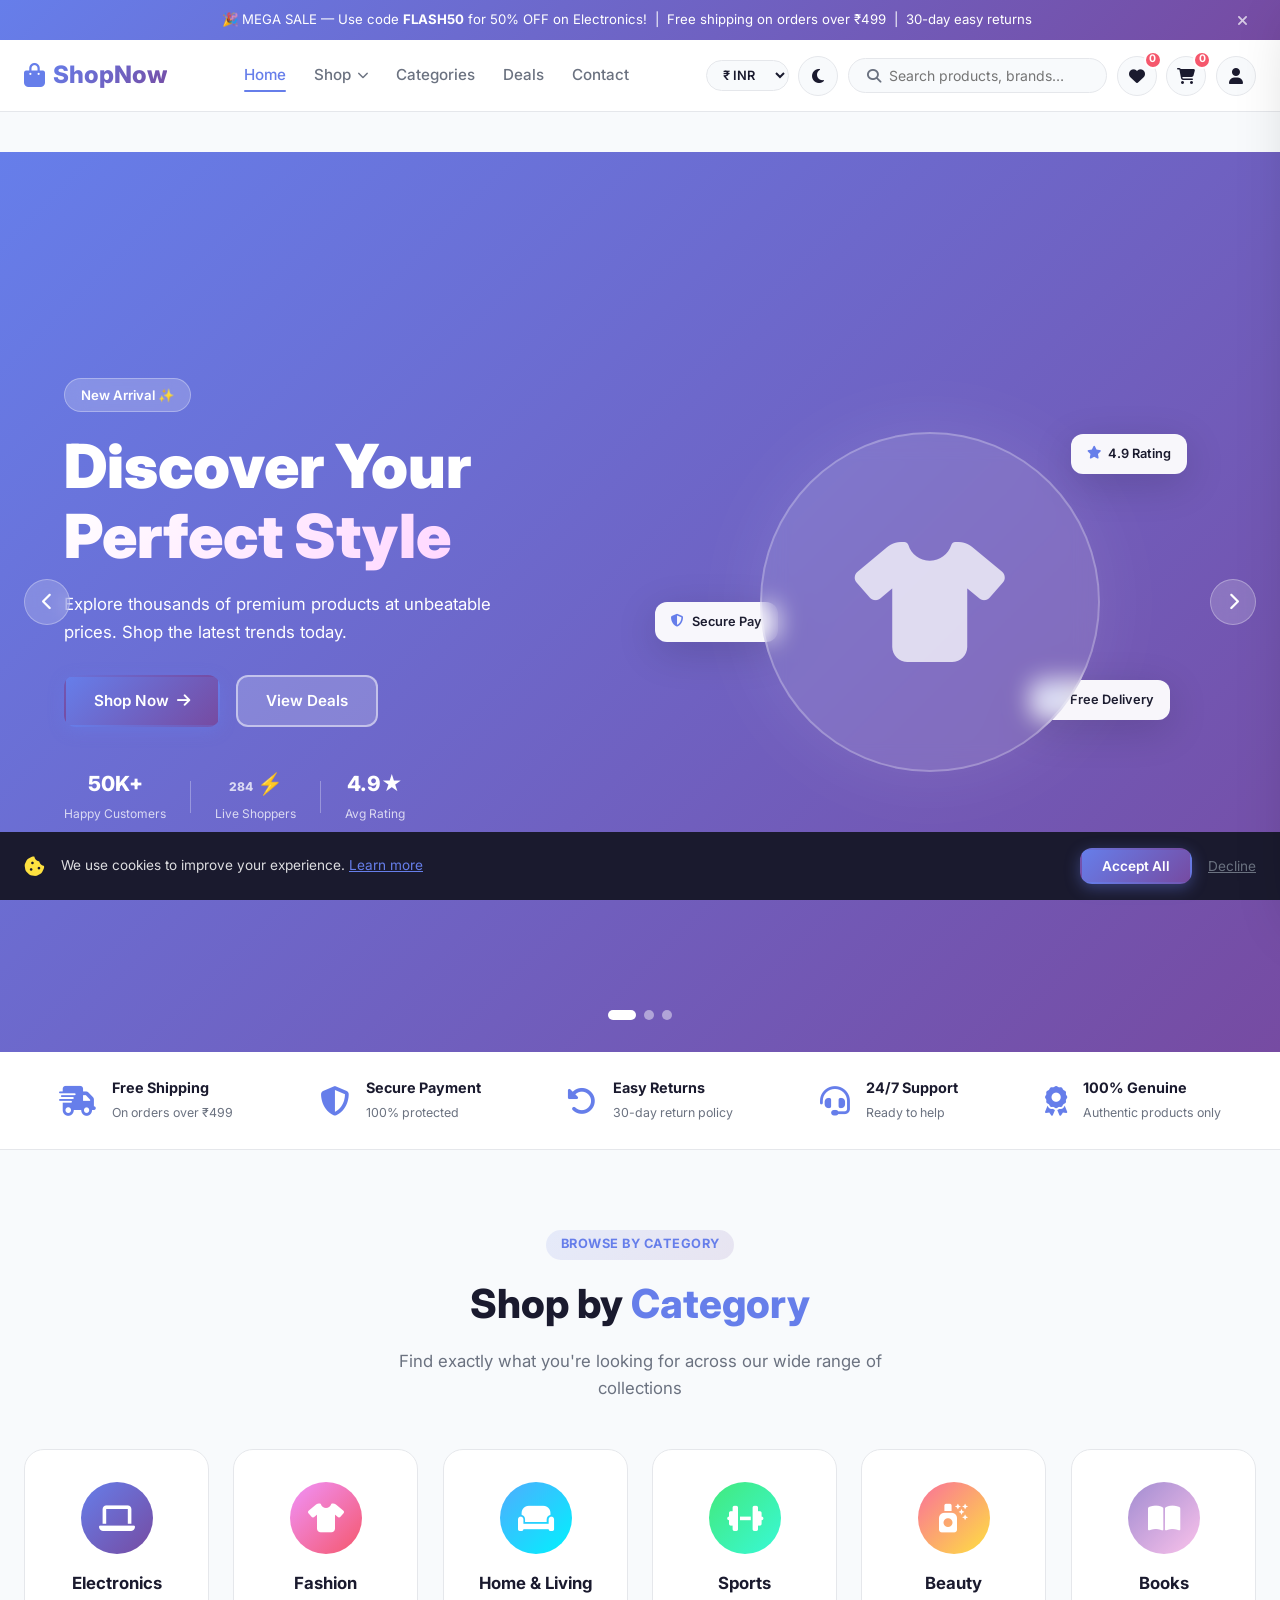
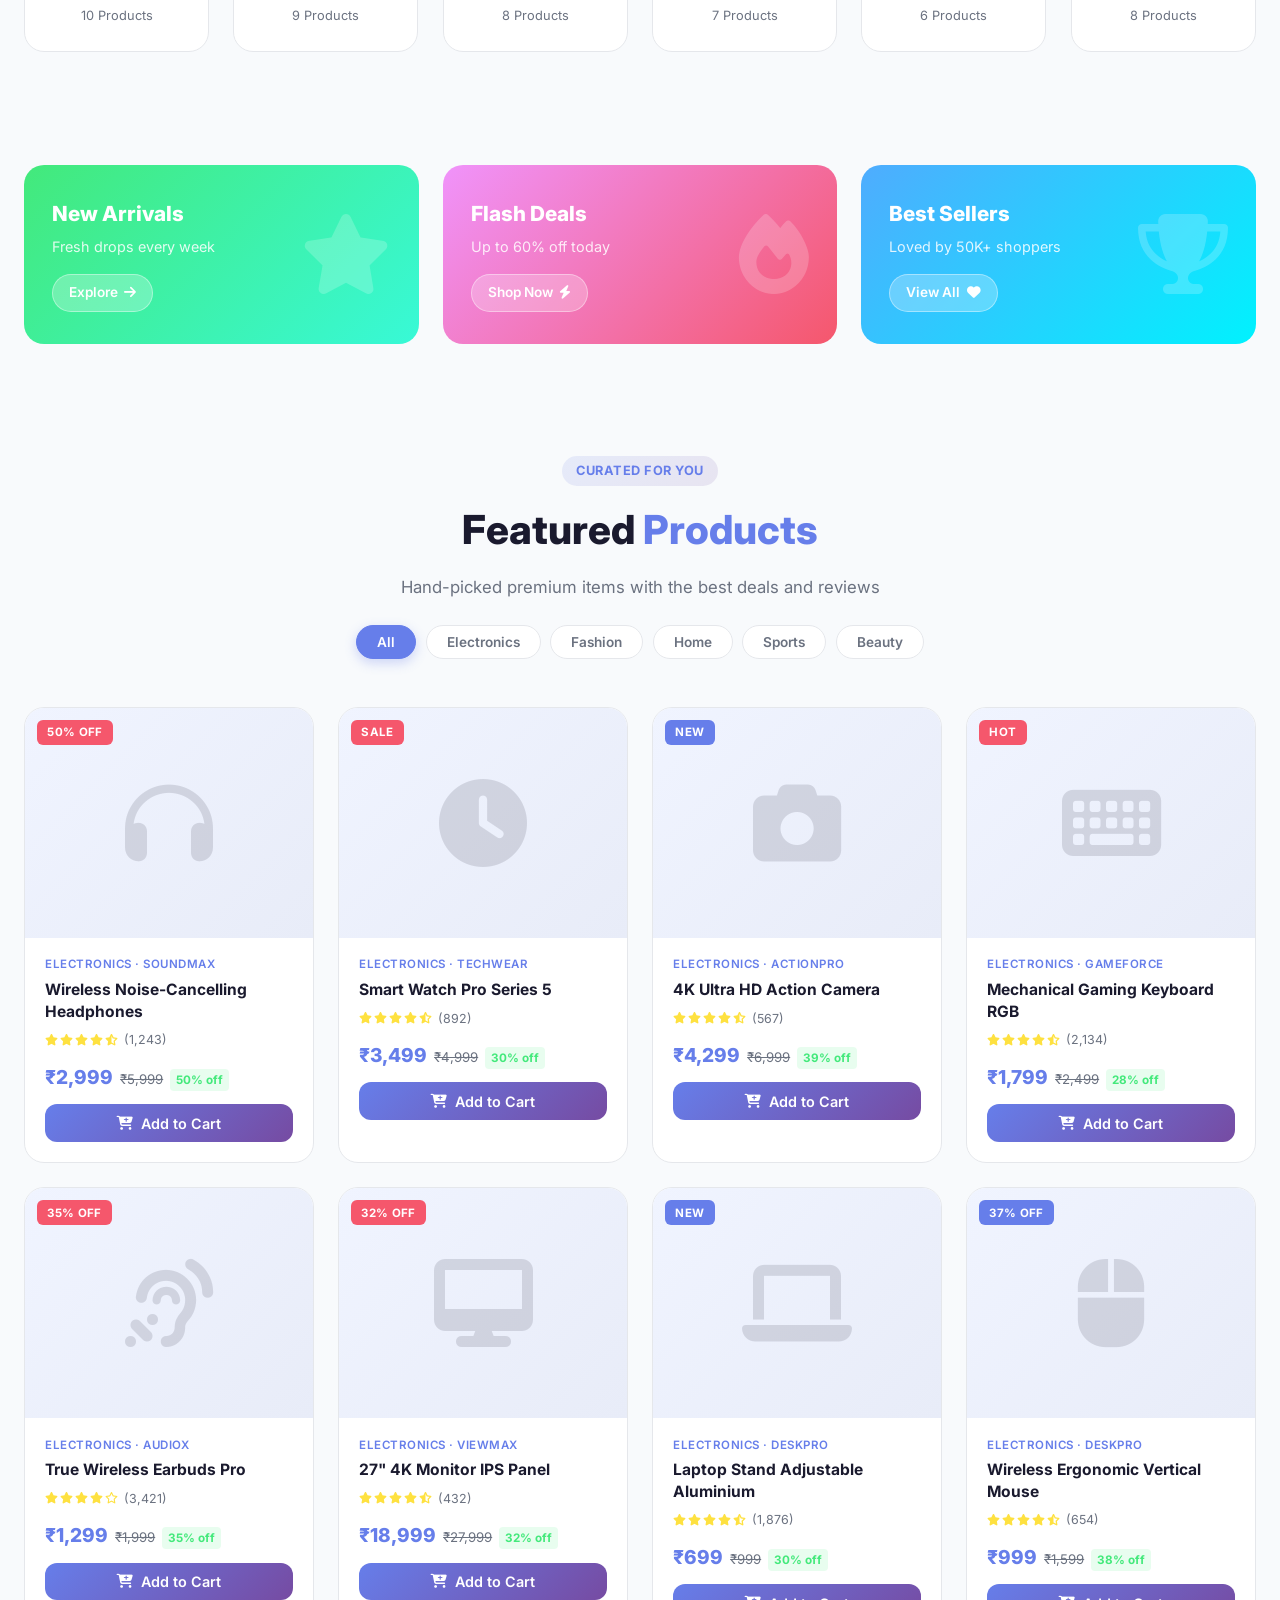
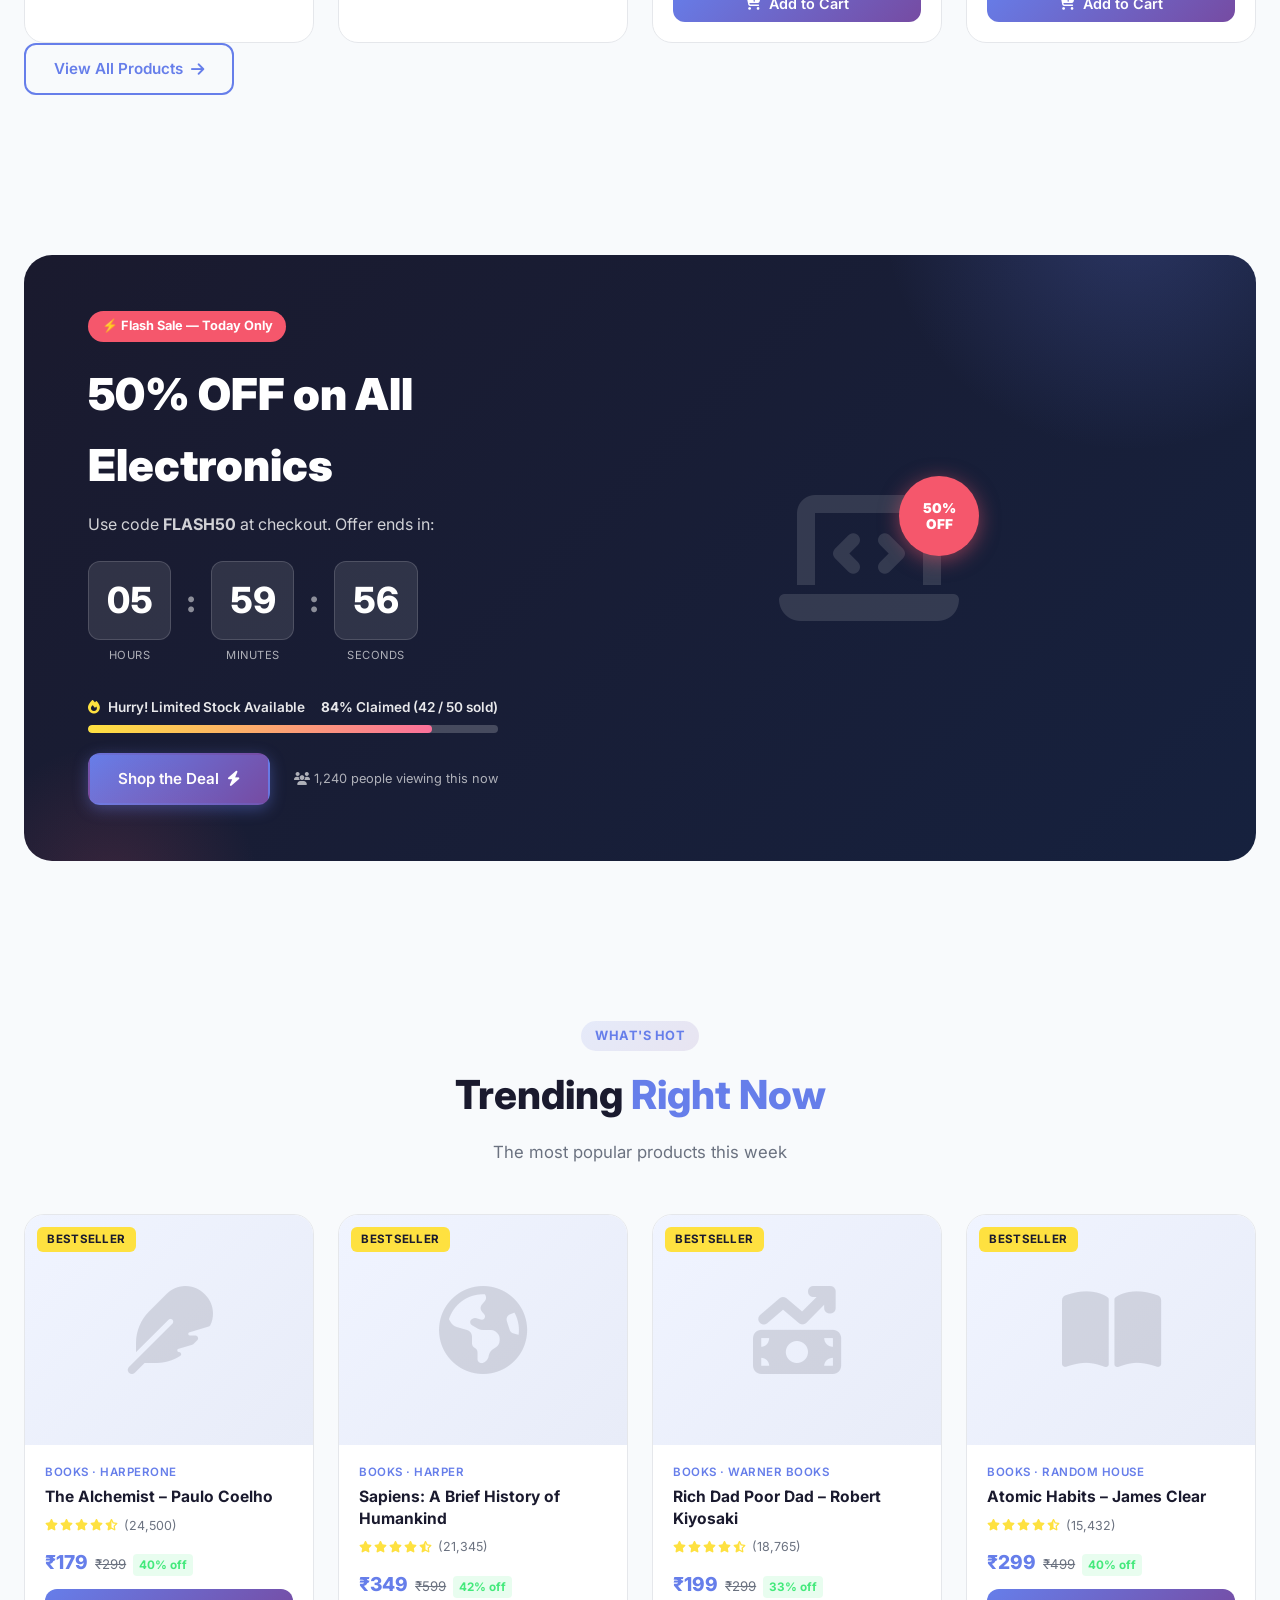
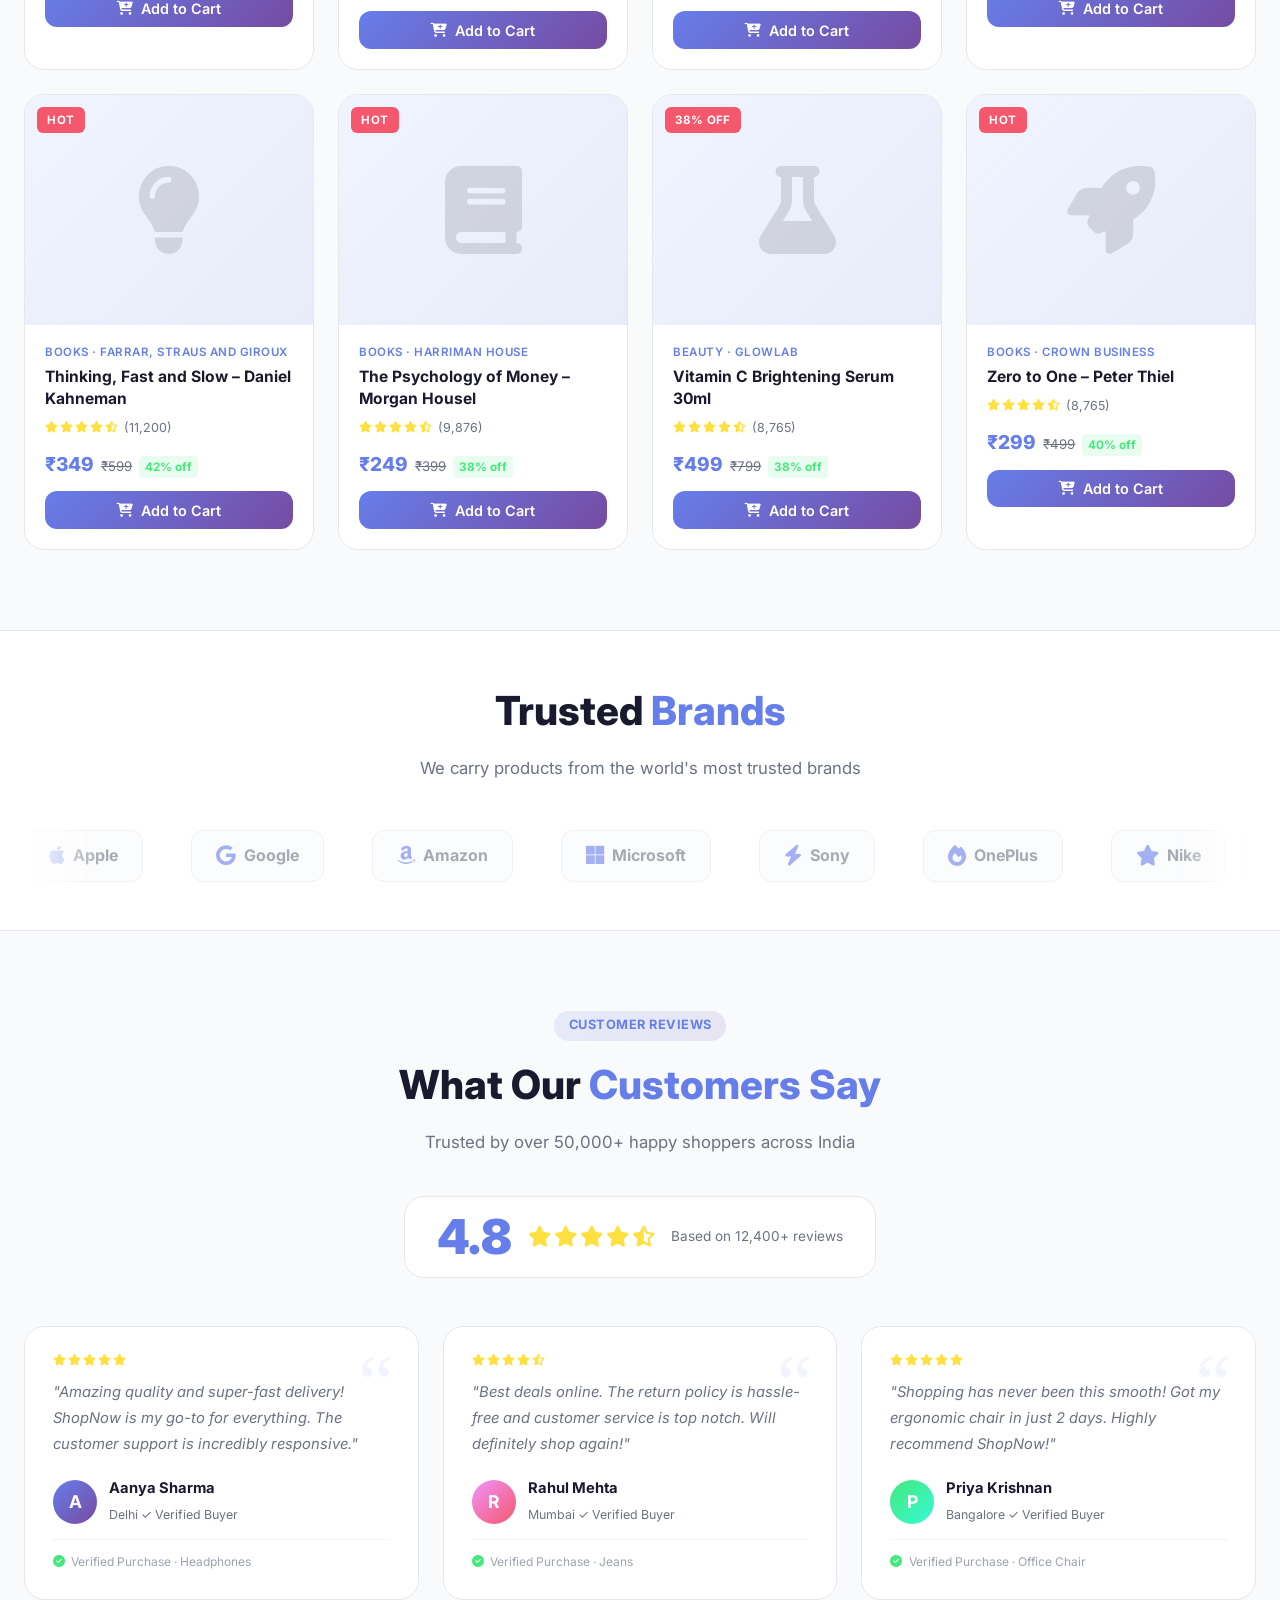
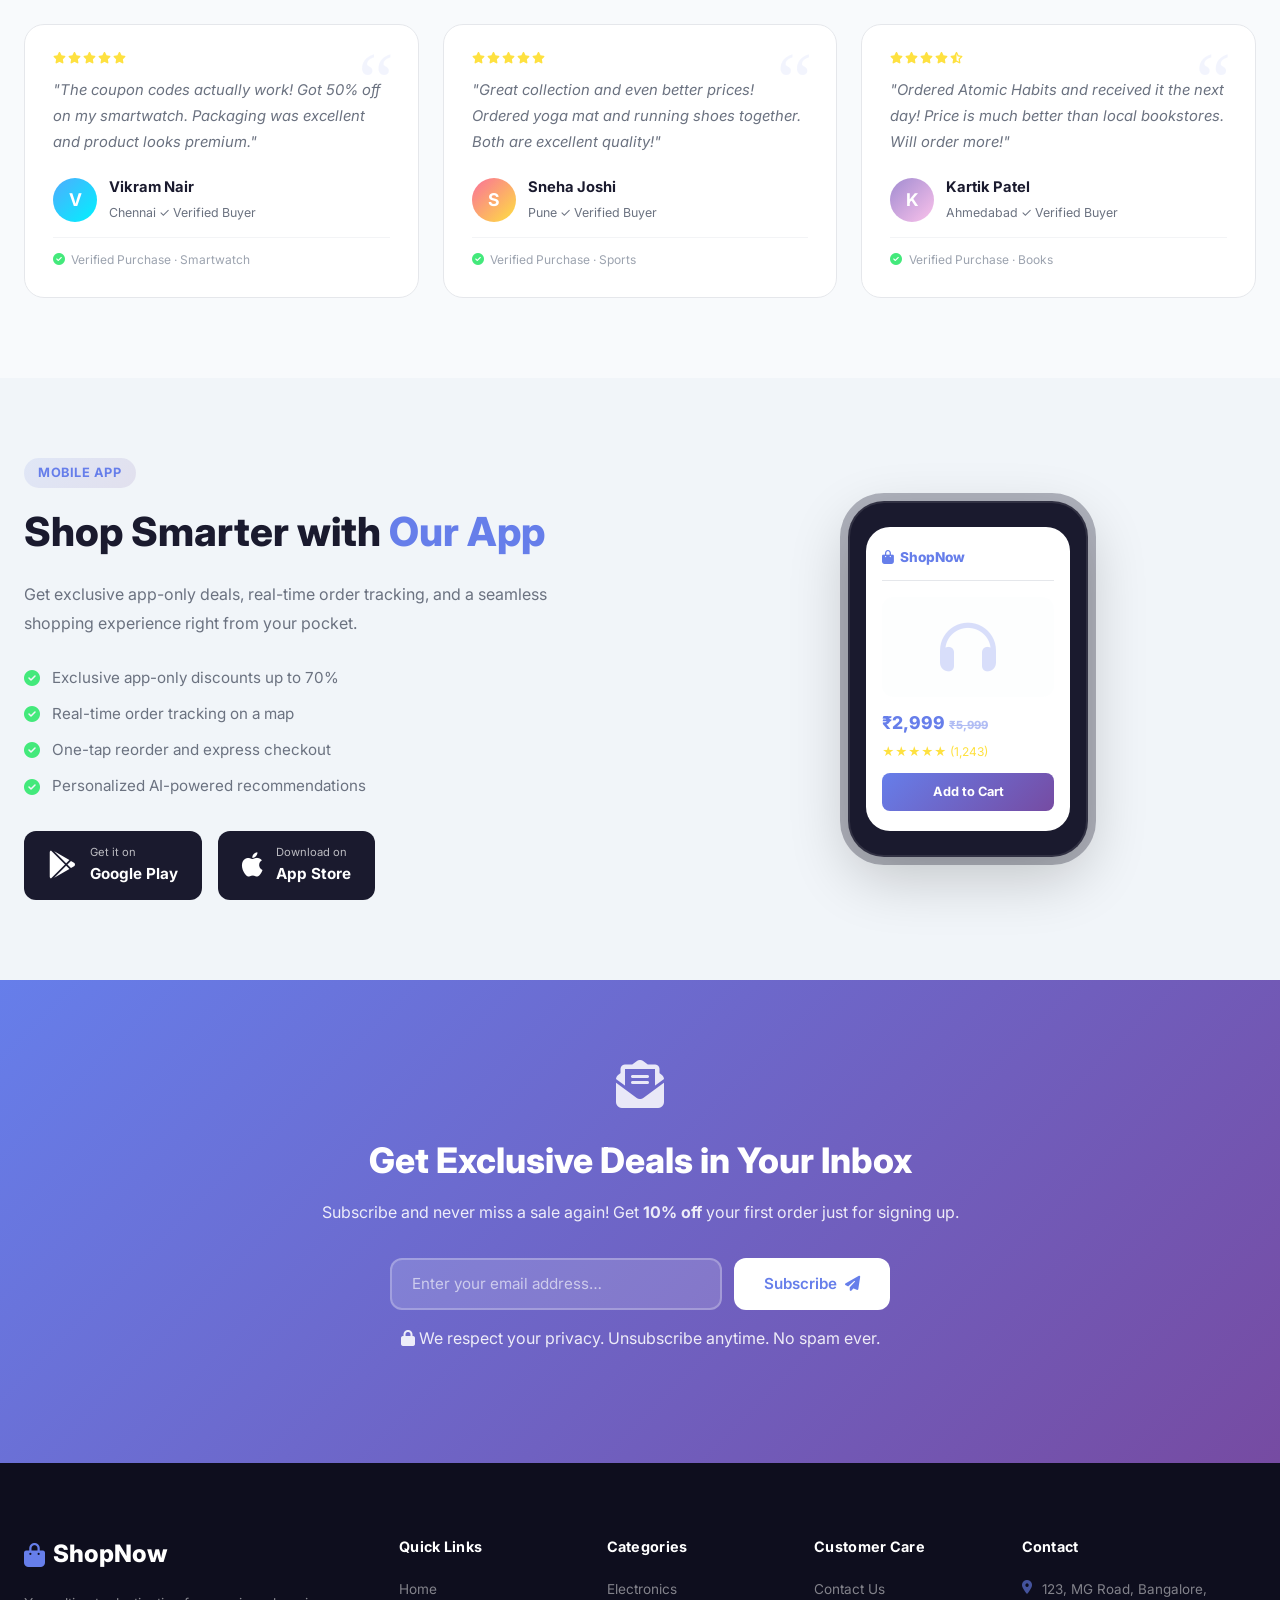
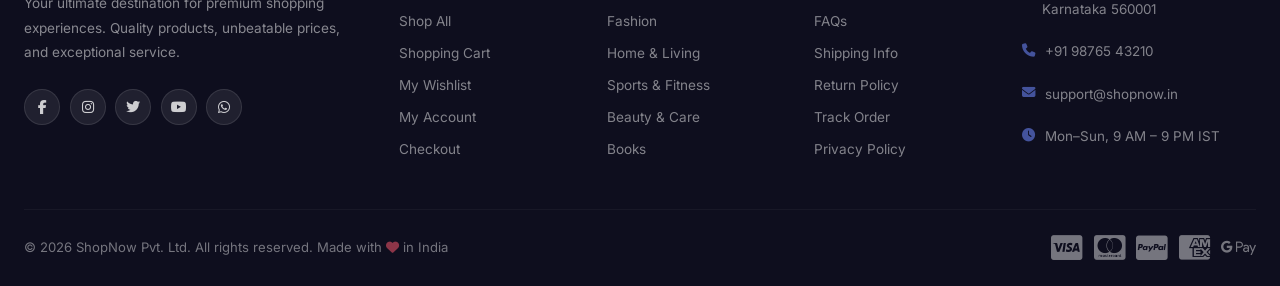
==== commit cf3e6ad5: "Add files via upload" ====
--- a/index.html
+++ b/index.html
@@ -96,6 +96,7 @@
     <div class="hero-slides">
       <div class="slide active" style="background: linear-gradient(135deg, #667eea 0%, #764ba2 100%);">
         <div class="slide-content">
+          <div id="heroUserGreeting" style="display:none;background:rgba(255,255,255,0.18);padding:.35rem .85rem;border-radius:20px;font-size:.85rem;margin-bottom:.75rem;backdrop-filter:blur(6px);color:#fff;"></div>
           <span class="badge-tag">New Arrival ✨</span>
           <h1>Discover Your <br/><span class="gradient-text">Perfect Style</span></h1>
           <p>Explore thousands of premium products at unbeatable prices. Shop the latest trends today.</p>
@@ -106,7 +107,7 @@
           <div class="hero-stats">
             <div class="hero-stat"><strong>50K+</strong><span>Happy Customers</span></div>
             <div class="hero-stat-divider"></div>
-            <div class="hero-stat"><strong>10K+</strong><span>Products</span></div>
+            <div class="hero-stat"><strong><span id="liveShoppersCount">284</span> ⚡</strong><span>Live Shoppers</span></div>
             <div class="hero-stat-divider"></div>
             <div class="hero-stat"><strong>4.9★</strong><span>Avg Rating</span></div>
           </div>
@@ -455,6 +456,9 @@
     </div>
   </section>
 
+  <!-- ===== RECENTLY VIEWED SHELF ===== -->
+  <div class="container" id="homeRecentlyViewed" style="display:none;margin-top:2rem;"></div>
+
   <!-- ===== NEWSLETTER ===== -->
   <section class="newsletter">
     <div class="container">
--- a/css/style.css
+++ b/css/style.css
@@ -1777,3 +1777,388 @@
   }
 }
 
+
+
+/* ── STICKY ADD TO CART BOTTOM BAR (PRODUCT PAGE) ── */
+.sticky-atc-bar {
+  position: fixed;
+  bottom: 0;
+  left: 0;
+  right: 0;
+  background: var(--bg-card);
+  border-top: 2px solid var(--border);
+  box-shadow: 0 -8px 24px rgba(0,0,0,0.12);
+  padding: .75rem 1.5rem;
+  z-index: 998;
+  display: flex;
+  align-items: center;
+  justify-content: space-between;
+  transform: translateY(120%);
+  transition: transform .35s cubic-bezier(.25,.8,.25,1);
+}
+.sticky-atc-bar.visible {
+  transform: translateY(0);
+}
+.sticky-atc-info {
+  display: flex;
+  align-items: center;
+  gap: 1rem;
+}
+.sticky-atc-img {
+  width: 48px;
+  height: 48px;
+  border-radius: var(--radius-sm);
+  object-fit: cover;
+  border: 1px solid var(--border);
+}
+.sticky-atc-title {
+  font-weight: 700;
+  font-size: .95rem;
+  color: var(--text);
+  max-width: 320px;
+  white-space: nowrap;
+  overflow: hidden;
+  text-overflow: ellipsis;
+}
+.sticky-atc-price {
+  font-weight: 800;
+  color: var(--primary);
+  font-size: 1.1rem;
+}
+.sticky-atc-actions {
+  display: flex;
+  align-items: center;
+  gap: .75rem;
+}
+
+/* ── FREQUENTLY BOUGHT TOGETHER WIDGET ── */
+.fbt-section {
+  background: var(--bg-card);
+  border: 1px solid var(--border);
+  border-radius: var(--radius);
+  padding: 1.75rem;
+  margin: 2.5rem 0;
+  box-shadow: var(--shadow);
+}
+.fbt-section h3 {
+  font-size: 1.25rem;
+  font-weight: 700;
+  margin-bottom: 1.25rem;
+  display: flex;
+  align-items: center;
+  gap: .5rem;
+}
+.fbt-bundle-wrap {
+  display: flex;
+  align-items: center;
+  flex-wrap: wrap;
+  gap: 1.25rem;
+  margin-bottom: 1.25rem;
+}
+.fbt-card {
+  display: flex;
+  flex-direction: column;
+  align-items: center;
+  text-align: center;
+  width: 140px;
+  background: var(--bg);
+  border: 1px solid var(--border);
+  border-radius: var(--radius-sm);
+  padding: .75rem;
+  transition: transform .2s ease;
+}
+.fbt-card:hover {
+  transform: translateY(-3px);
+  border-color: var(--primary);
+}
+.fbt-card img {
+  width: 80px;
+  height: 80px;
+  object-fit: cover;
+  border-radius: var(--radius-sm);
+  margin-bottom: .5rem;
+}
+.fbt-card-title {
+  font-size: .78rem;
+  font-weight: 600;
+  color: var(--text);
+  display: -webkit-box;
+  -webkit-line-clamp: 2;
+  -webkit-box-orient: vertical;
+  overflow: hidden;
+  height: 2.2rem;
+}
+.fbt-card-price {
+  font-size: .88rem;
+  font-weight: 700;
+  color: var(--primary);
+  margin-top: .25rem;
+}
+.fbt-plus-icon {
+  font-size: 1.2rem;
+  font-weight: 900;
+  color: var(--text-muted);
+}
+.fbt-pricing-box {
+  background: rgba(255,107,53,0.06);
+  border: 1px dashed var(--primary);
+  border-radius: var(--radius-sm);
+  padding: 1rem 1.5rem;
+  display: flex;
+  align-items: center;
+  justify-content: space-between;
+  flex-wrap: wrap;
+  gap: 1rem;
+}
+.fbt-total-price {
+  font-size: 1.3rem;
+  font-weight: 800;
+  color: var(--primary);
+}
+
+/* ── TOOLTIPS ── */
+[data-tooltip] {
+  position: relative;
+  cursor: pointer;
+}
+[data-tooltip]::after {
+  content: attr(data-tooltip);
+  position: absolute;
+  bottom: 125%;
+  left: 50%;
+  transform: translateX(-50%) translateY(4px);
+  background: #1e293b;
+  color: #fff;
+  padding: 5px 10px;
+  font-size: .75rem;
+  white-space: nowrap;
+  border-radius: 4px;
+  pointer-events: none;
+  opacity: 0;
+  visibility: hidden;
+  transition: opacity .2s ease, transform .2s ease;
+  z-index: 1000;
+  box-shadow: 0 4px 12px rgba(0,0,0,0.18);
+}
+[data-tooltip]:hover::after {
+  opacity: 1;
+  visibility: visible;
+  transform: translateX(-50%) translateY(0);
+}
+
+/* ── RECENTLY VIEWED SHELF ── */
+.recently-viewed-shelf {
+  margin: 3.5rem 0 2rem;
+}
+.recently-viewed-shelf .shelf-header {
+  display: flex;
+  align-items: center;
+  justify-content: space-between;
+  margin-bottom: 1.25rem;
+  border-bottom: 2px solid var(--border);
+  padding-bottom: .75rem;
+}
+.recently-viewed-shelf .shelf-title {
+  font-size: 1.3rem;
+  font-weight: 800;
+  display: flex;
+  align-items: center;
+  gap: .6rem;
+  color: var(--text);
+}
+.recently-viewed-grid {
+  display: grid;
+  grid-template-columns: repeat(auto-fill, minmax(180px, 1fr));
+  gap: 1.25rem;
+}
+.recent-mini-card {
+  background: var(--bg-card);
+  border: 1px solid var(--border);
+  border-radius: var(--radius-sm);
+  padding: .75rem;
+  display: flex;
+  flex-direction: column;
+  transition: all .25s ease;
+}
+.recent-mini-card:hover {
+  transform: translateY(-4px);
+  box-shadow: var(--shadow);
+  border-color: var(--primary);
+}
+.recent-mini-card img {
+  width: 100%;
+  height: 120px;
+  object-fit: cover;
+  border-radius: var(--radius-sm);
+  margin-bottom: .5rem;
+}
+.recent-mini-title {
+  font-size: .85rem;
+  font-weight: 600;
+  color: var(--text);
+  white-space: nowrap;
+  overflow: hidden;
+  text-overflow: ellipsis;
+}
+.recent-mini-price {
+  font-weight: 800;
+  color: var(--primary);
+  font-size: .95rem;
+  margin-top: .25rem;
+}
+
+/* ── LOYALTY & REWARDS PANEL ── */
+.loyalty-banner {
+  background: linear-gradient(135deg, #1e3c72 0%, #2a5298 100%);
+  color: #fff;
+  border-radius: var(--radius);
+  padding: 1.75rem;
+  margin-bottom: 2rem;
+  position: relative;
+  overflow: hidden;
+  box-shadow: 0 10px 25px rgba(30,60,114,0.25);
+}
+.loyalty-banner::before {
+  content: '★ ★ ★';
+  position: absolute;
+  right: -15px;
+  bottom: -20px;
+  font-size: 5rem;
+  opacity: .12;
+  font-weight: 900;
+  letter-spacing: 15px;
+}
+.loyalty-header {
+  display: flex;
+  justify-content: space-between;
+  align-items: center;
+  flex-wrap: wrap;
+  gap: 1rem;
+}
+.loyalty-points-pill {
+  background: rgba(255,255,255,0.2);
+  backdrop-filter: blur(8px);
+  border: 1px solid rgba(255,255,255,0.3);
+  padding: .5rem 1.25rem;
+  border-radius: 50px;
+  font-weight: 800;
+  font-size: 1.2rem;
+}
+
+/* ── SOCIAL PROOF & LIVE COUNTERS ── */
+.live-sales-counter {
+  display: inline-flex;
+  align-items: center;
+  gap: .5rem;
+  background: rgba(46, 204, 113, 0.12);
+  border: 1px solid rgba(46, 204, 113, 0.3);
+  color: #27ae60;
+  padding: .35rem .75rem;
+  border-radius: 50px;
+  font-size: .8rem;
+  font-weight: 600;
+  margin: .5rem 0 1rem;
+}
+
+/* ── CART UNDO BAR ── */
+.cart-undo-toast {
+  position: fixed;
+  bottom: 24px;
+  left: 50%;
+  transform: translateX(-50%) translateY(100px);
+  background: #1f2937;
+  color: #fff;
+  padding: 12px 20px;
+  border-radius: 8px;
+  box-shadow: 0 10px 30px rgba(0,0,0,0.35);
+  display: flex;
+  align-items: center;
+  gap: 14px;
+  z-index: 10000;
+  transition: transform .3s cubic-bezier(.175,.885,.32,1.275);
+}
+.cart-undo-toast.show {
+  transform: translateX(-50%) translateY(0);
+}
+.cart-undo-btn {
+  background: var(--primary);
+  border: none;
+  color: #fff;
+  font-weight: 700;
+  padding: 5px 12px;
+  border-radius: 4px;
+  cursor: pointer;
+  font-size: .85rem;
+  transition: background .2s ease;
+}
+.cart-undo-btn:hover {
+  background: var(--primary-dark);
+}
+
+/* ── SUPPORT TICKET TABLE ── */
+.ticket-table-wrap {
+  width: 100%;
+  overflow-x: auto;
+  border-radius: var(--radius);
+  border: 1px solid var(--border);
+  margin-top: 1.5rem;
+}
+.ticket-table {
+  width: 100%;
+  border-collapse: collapse;
+  text-align: left;
+  font-size: .9rem;
+}
+.ticket-table th {
+  background: var(--bg);
+  padding: 12px 16px;
+  font-weight: 700;
+  color: var(--text);
+  border-bottom: 2px solid var(--border);
+}
+.ticket-table td {
+  padding: 12px 16px;
+  border-bottom: 1px solid var(--border);
+  color: var(--text-muted);
+}
+.ticket-table tr:hover td {
+  background: rgba(255,107,53,0.03);
+}
+
+/* ── STORE LOCATOR CARDS ── */
+.store-grid {
+  display: grid;
+  grid-template-columns: repeat(auto-fill, minmax(260px, 1fr));
+  gap: 1.25rem;
+  margin-top: 1.5rem;
+}
+.store-card {
+  background: var(--bg-card);
+  border: 1px solid var(--border);
+  border-radius: var(--radius);
+  padding: 1.25rem;
+  cursor: pointer;
+  transition: all .25s ease;
+}
+.store-card:hover, .store-card.selected {
+  border-color: var(--primary);
+  box-shadow: 0 6px 18px rgba(255,107,53,0.15);
+  transform: translateY(-2px);
+}
+.store-card-city {
+  font-size: 1.1rem;
+  font-weight: 800;
+  color: var(--text);
+  margin-bottom: .35rem;
+}
+.store-card-address {
+  font-size: .85rem;
+  color: var(--text-muted);
+  line-height: 1.4;
+  margin-bottom: .75rem;
+}
+.store-card-timing {
+  font-size: .78rem;
+  font-weight: 600;
+  color: var(--primary);
+}
--- a/css/animations.css
+++ b/css/animations.css
@@ -271,3 +271,92 @@
   pointer-events: none;
   animation: ripple .6s ease-out;
 }
+
+
+/* ── ADDITIONAL MODERN ANIMATIONS & FX ── */
+@keyframes neonGlow {
+  0%, 100% { box-shadow: 0 0 5px rgba(255,107,53,.3), 0 0 15px rgba(255,107,53,.2); }
+  50% { box-shadow: 0 0 18px rgba(255,107,53,.6), 0 0 30px rgba(255,107,53,.35); }
+}
+@keyframes pulseRing {
+  0% { transform: scale(.95); box-shadow: 0 0 0 0 rgba(46, 204, 113, 0.7); }
+  70% { transform: scale(1); box-shadow: 0 0 0 12px rgba(46, 204, 113, 0); }
+  100% { transform: scale(.95); box-shadow: 0 0 0 0 rgba(46, 204, 113, 0); }
+}
+@keyframes badgeJiggle {
+  0%, 100% { transform: rotate(0deg); }
+  25% { transform: rotate(-8deg) scale(1.05); }
+  75% { transform: rotate(8deg) scale(1.05); }
+}
+@keyframes slideInUpFade {
+  from { opacity: 0; transform: translateY(30px) scale(.98); }
+  to { opacity: 1; transform: translateY(0) scale(1); }
+}
+@keyframes slideInLeftFade {
+  from { opacity: 0; transform: translateX(-40px); }
+  to { opacity: 1; transform: translateX(0); }
+}
+@keyframes slideInRightFade {
+  from { opacity: 0; transform: translateX(40px); }
+  to { opacity: 1; transform: translateX(0); }
+}
+@keyframes rotateGradient {
+  0% { filter: hue-rotate(0deg); }
+  50% { filter: hue-rotate(45deg); }
+  100% { filter: hue-rotate(0deg); }
+}
+@keyframes confettiFall {
+  0% { transform: translateY(-20px) rotate(0deg) scale(1); opacity: 1; }
+  100% { transform: translateY(180px) rotate(480deg) scale(0.4); opacity: 0; }
+}
+@keyframes stripedProgress {
+  0% { background-position: 1rem 0; }
+  100% { background-position: 0 0; }
+}
+@keyframes rubberBandEffect {
+  0% { transform: scale3d(1, 1, 1); }
+  30% { transform: scale3d(1.25, 0.75, 1); }
+  40% { transform: scale3d(0.75, 1.25, 1); }
+  50% { transform: scale3d(1.15, 0.85, 1); }
+  65% { transform: scale3d(0.95, 1.05, 1); }
+  75% { transform: scale3d(1.05, 0.95, 1); }
+  100% { transform: scale3d(1, 1, 1); }
+}
+@keyframes floatGentle {
+  0%, 100% { transform: translateY(0); }
+  50% { transform: translateY(-8px); }
+}
+@keyframes countUpPop {
+  0% { transform: scale(.8); opacity: 0; }
+  80% { transform: scale(1.1); }
+  100% { transform: scale(1); opacity: 1; }
+}
+
+/* ── ANIMATION UTILITIES ── */
+.anim-neon-glow { animation: neonGlow 2.5s infinite; }
+.anim-pulse-ring { animation: pulseRing 2s infinite; }
+.anim-jiggle:hover { animation: badgeJiggle .35s ease; }
+.anim-slide-up { animation: slideInUpFade .4s ease forwards; }
+.anim-slide-left { animation: slideInLeftFade .4s ease forwards; }
+.anim-slide-right { animation: slideInRightFade .4s ease forwards; }
+.anim-hue-shift { animation: rotateGradient 6s ease-in-out infinite; }
+.anim-rubber { animation: rubberBandEffect .8s ease; }
+.anim-float { animation: floatGentle 3s ease-in-out infinite; }
+.anim-count-pop { animation: countUpPop .5s ease forwards; }
+
+/* ── STRIPED PROGRESS ── */
+.progress-bar-striped {
+  background-image: linear-gradient(45deg, rgba(255,255,255,.18) 25%, transparent 25%, transparent 50%, rgba(255,255,255,.18) 50%, rgba(255,255,255,.18) 75%, transparent 75%, transparent);
+  background-size: 1rem 1rem;
+  animation: stripedProgress 1s linear infinite;
+}
+
+/* ── CONFETTI PIECE ── */
+.confetti-piece {
+  position: absolute;
+  width: 9px;
+  height: 9px;
+  border-radius: 2px;
+  pointer-events: none;
+  animation: confettiFall 2.2s cubic-bezier(.25, .46, .45, .94) forwards;
+}
